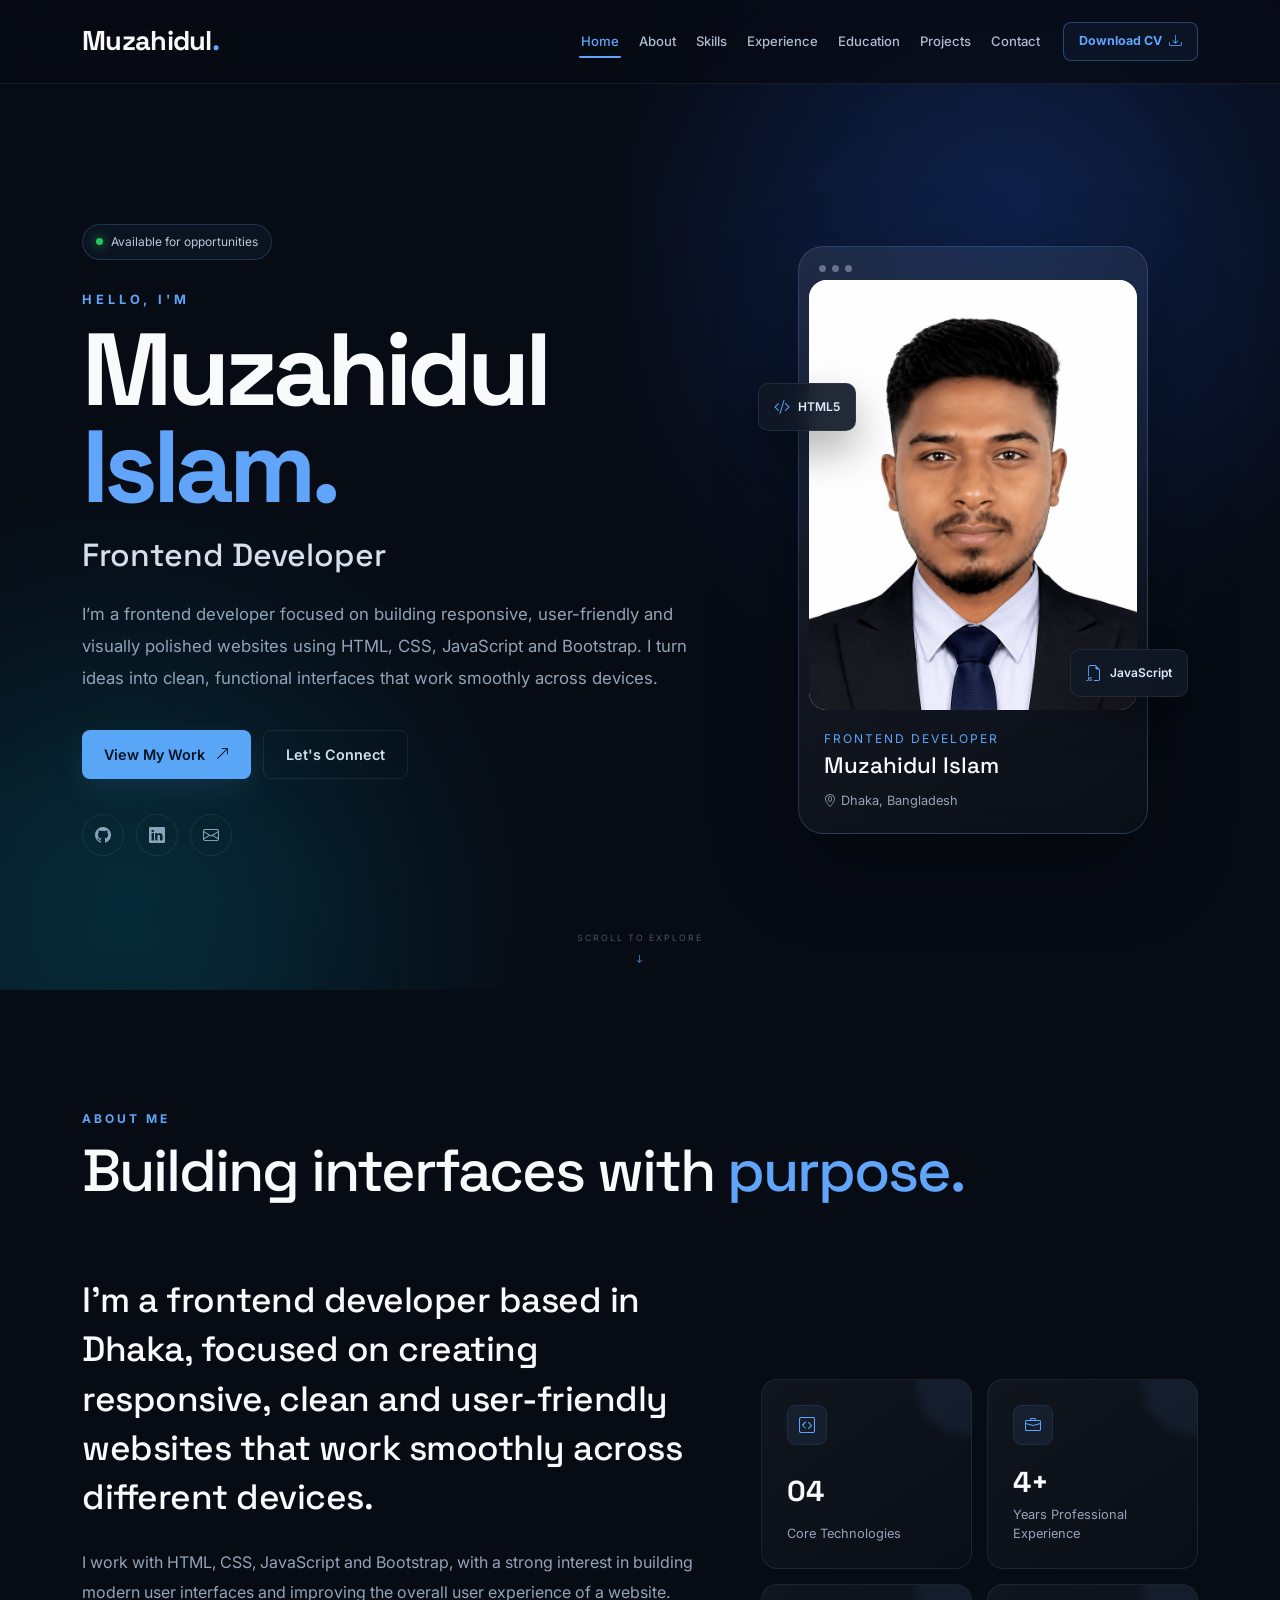
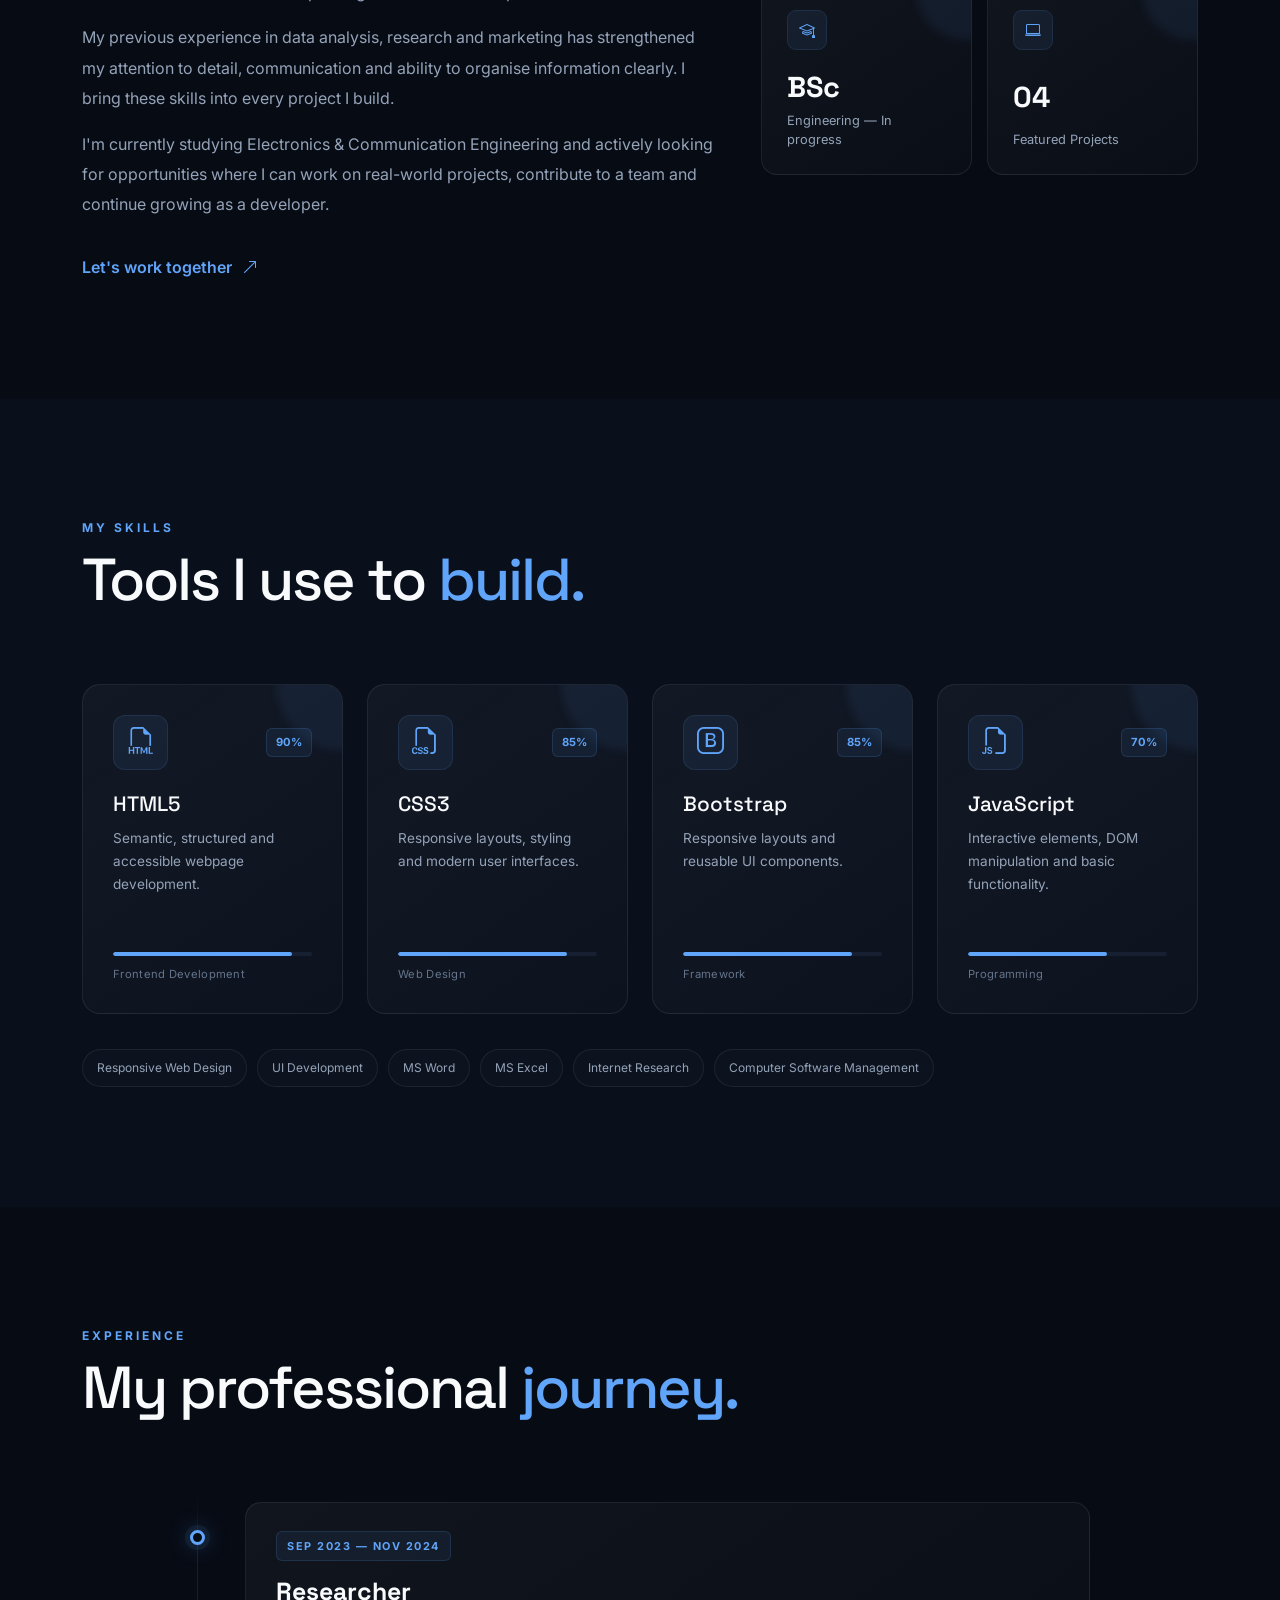
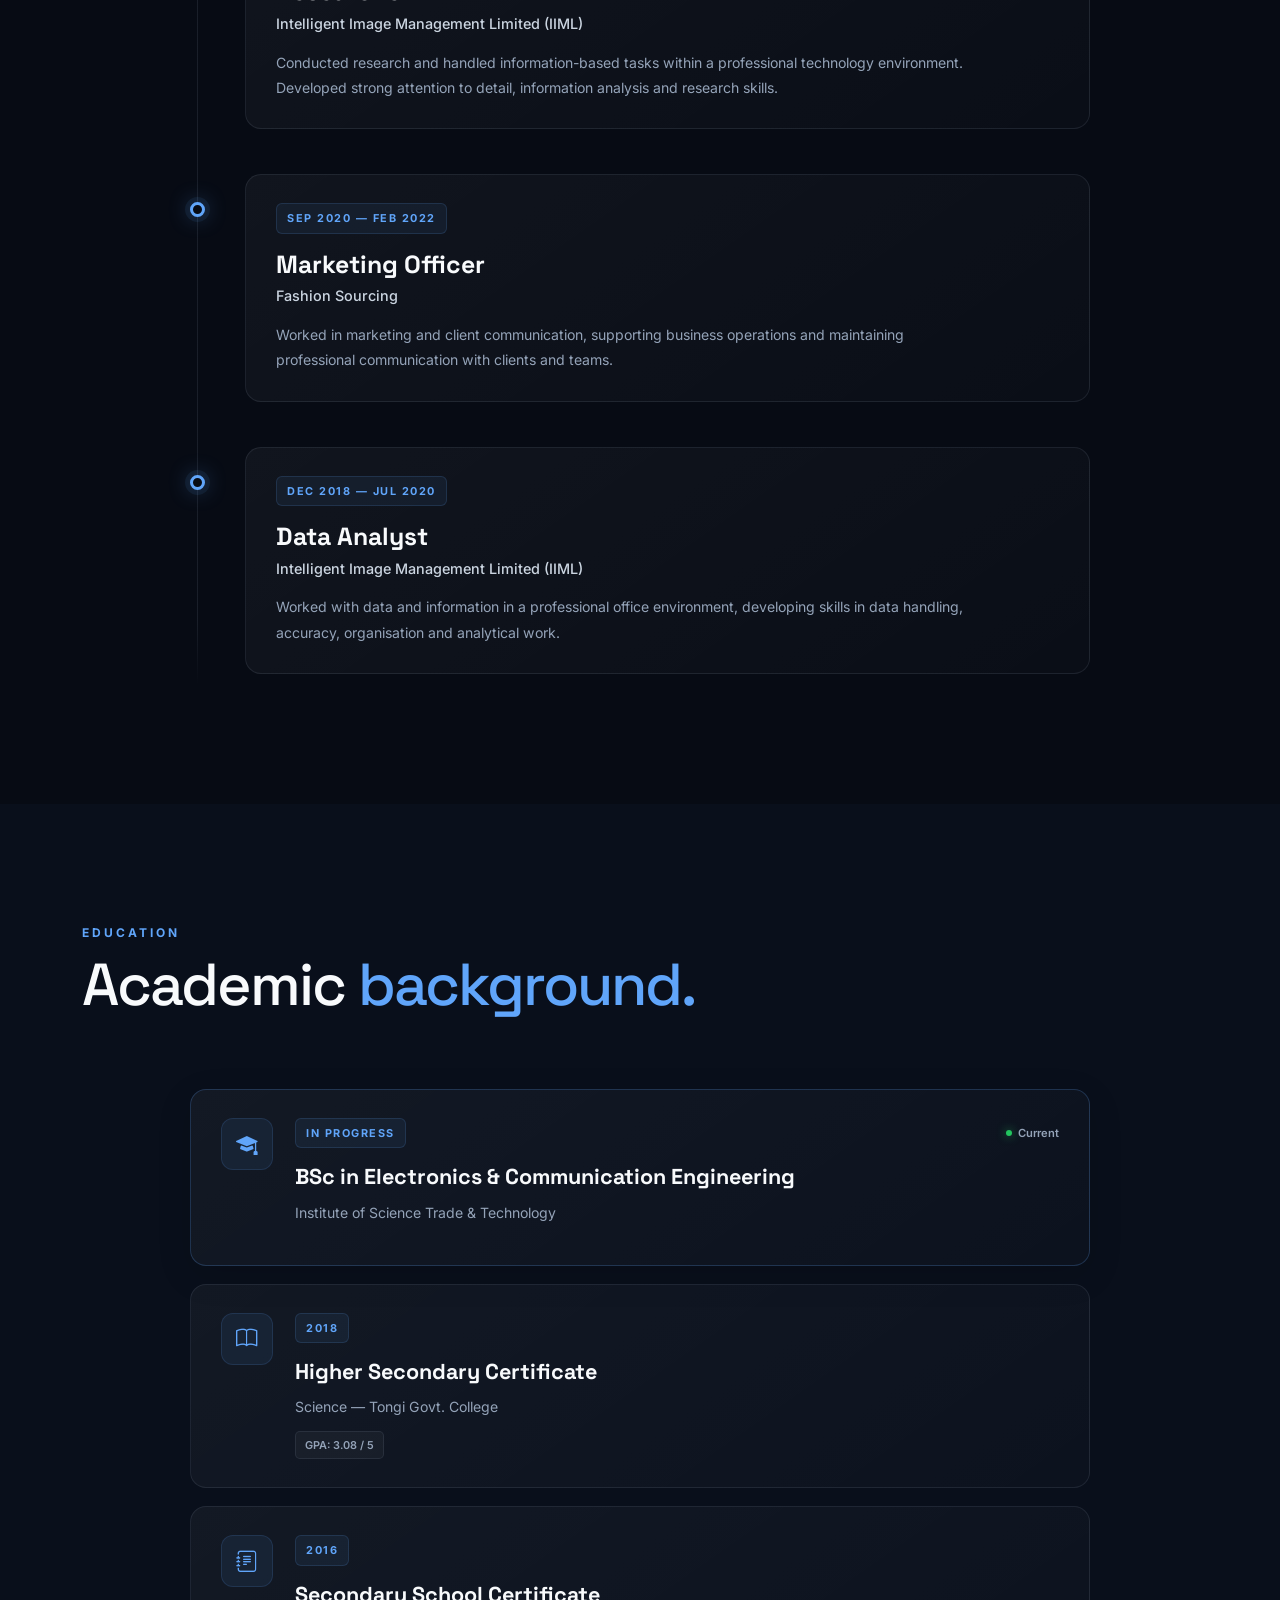
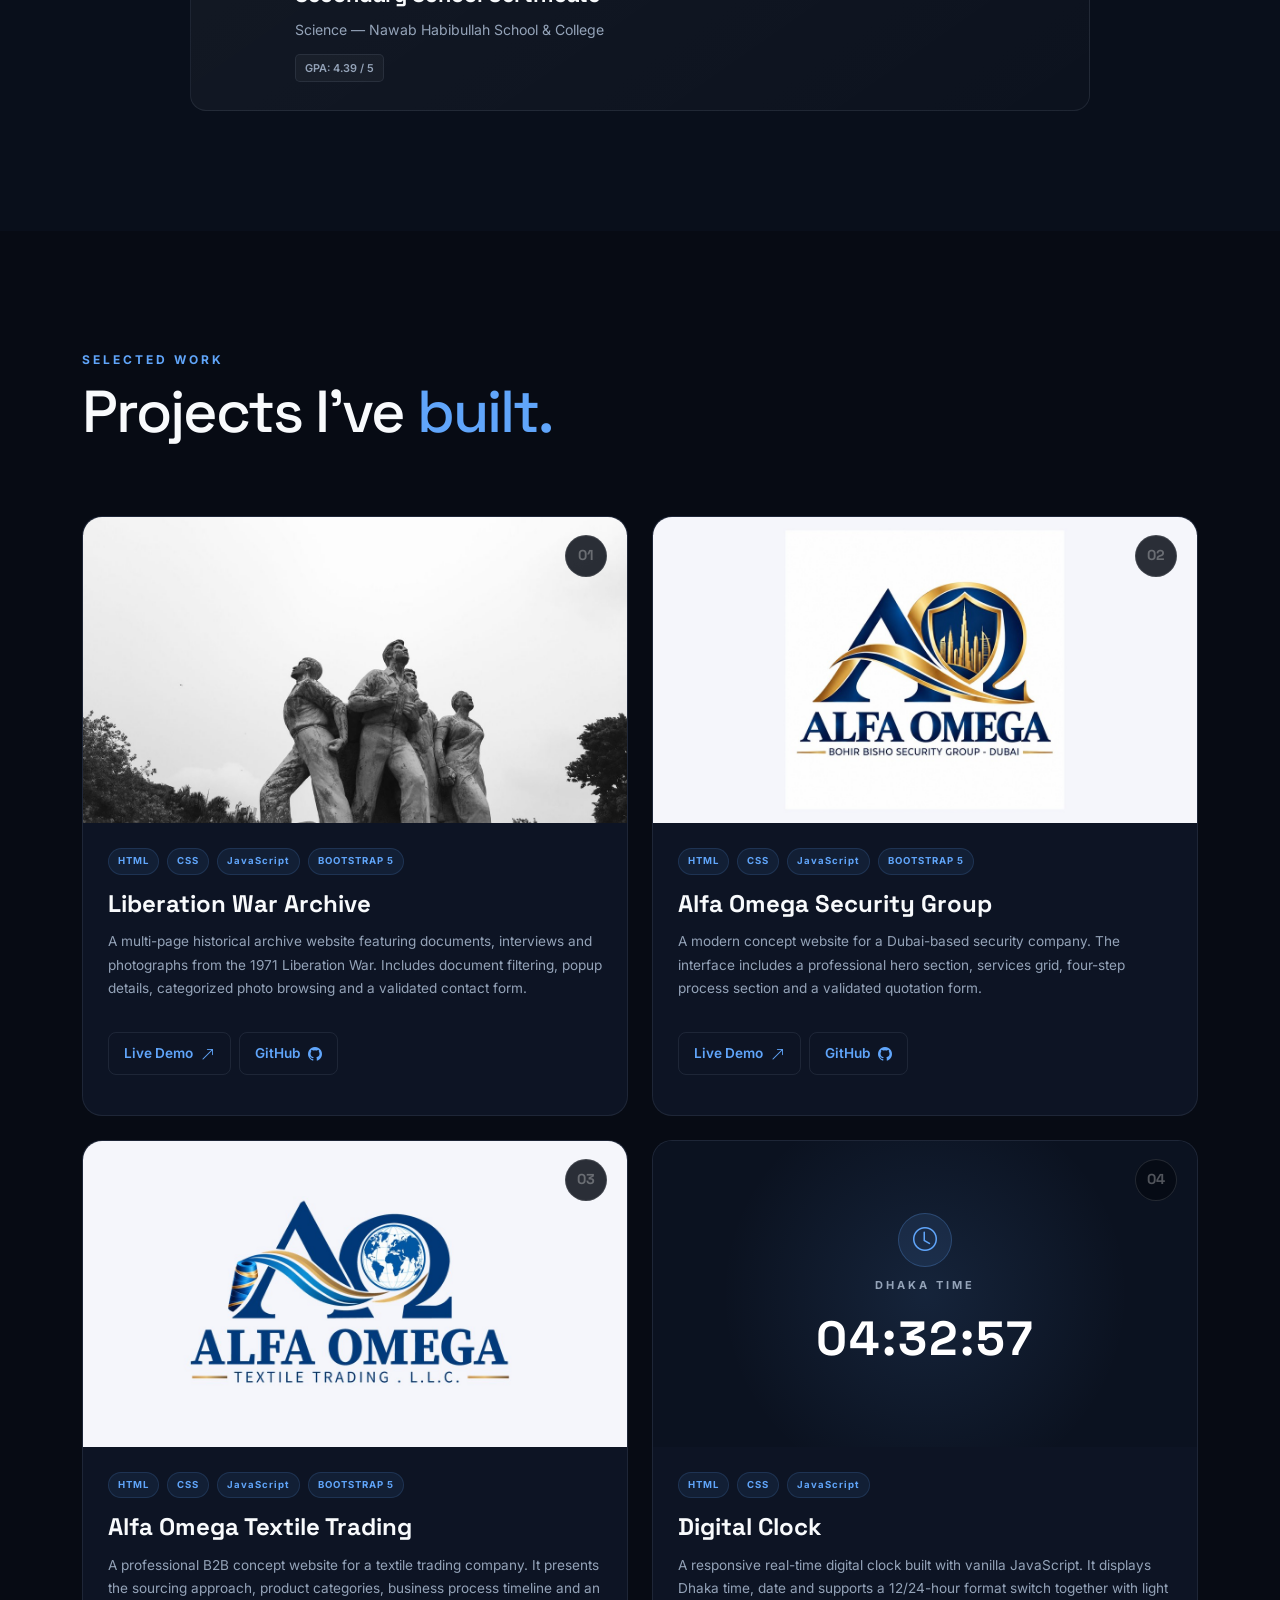
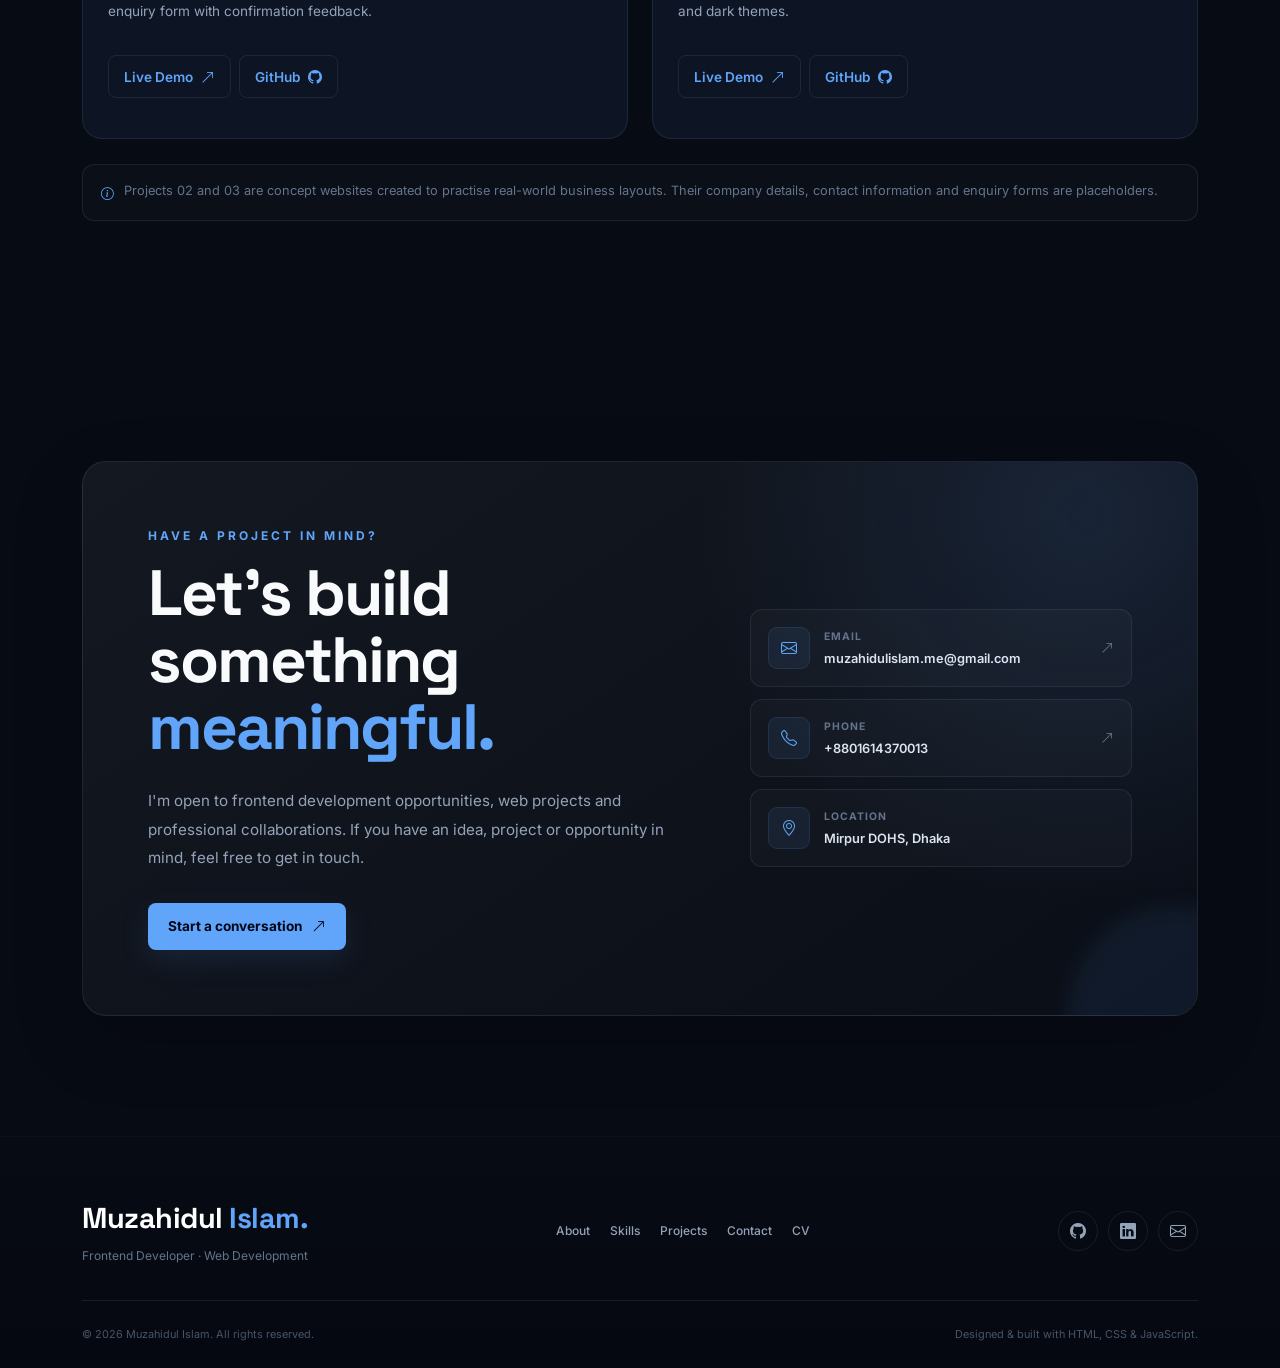
==== index.html @ 7882fb88 "Initial portfolio website" ====
<!DOCTYPE html>
<html lang="en">

<head>
    <meta charset="UTF-8">
    <meta name="viewport" content="width=device-width, initial-scale=1.0">

    <meta name="description"
        content="Muzahidul Islam - Frontend Developer and Web Development professional from Dhaka, Bangladesh.">

    <meta name="author" content="Muzahidul Islam">
    <meta name="theme-color" content="#070b14">

    <!-- Open Graph -->
    <meta property="og:title" content="Muzahidul Islam | Frontend Developer">
    <meta property="og:description"
        content="Responsive, user-friendly websites built with HTML, CSS, JavaScript and Bootstrap.">
    <meta property="og:type" content="website">
    <meta property="og:url" content="https://shaharyarshishir-pro.github.io/my-portfolio/">
    <meta property="og:image" content="https://shaharyarshishir-pro.github.io/my-portfolio/assets/profile.jpg">
    <meta property="og:image:alt" content="Muzahidul Islam, Frontend Developer">
    <meta name="twitter:card" content="summary">

    <!-- Favicon -->
    <link rel="icon"
        href="data:image/svg+xml,%3Csvg xmlns='http://www.w3.org/2000/svg' viewBox='0 0 100 100'%3E%3Crect width='100' height='100' rx='22' fill='%23070b14'/%3E%3Ctext x='50' y='68' font-size='58' font-family='Arial' font-weight='700' text-anchor='middle' fill='%2360a5fa'%3EM%3C/text%3E%3C/svg%3E">

    <title>Muzahidul Islam | Frontend Developer</title>

    <!-- Google Fonts -->
    <link rel="preconnect" href="https://fonts.googleapis.com">
    <link rel="preconnect" href="https://fonts.gstatic.com" crossorigin>

    <link
        href="https://fonts.googleapis.com/css2?family=Inter:wght@400;500;600;700;800&family=Space+Grotesk:wght@400;500;600;700&display=swap"
        rel="stylesheet">

    <!-- Bootstrap -->
    <link href="https://cdn.jsdelivr.net/npm/bootstrap@5.3.3/dist/css/bootstrap.min.css" rel="stylesheet">

    <!-- Bootstrap Icons -->
    <link rel="stylesheet" href="https://cdn.jsdelivr.net/npm/bootstrap-icons@1.11.3/font/bootstrap-icons.min.css">

    <!-- Custom CSS -->
    <link rel="stylesheet" href="assets/css/style.css">
</head>

<body>

    <a class="skip-link" href="#about">Skip to content</a>


    <!-- ================= NAVBAR ================= -->

<nav class="navbar navbar-expand-lg fixed-top">

    <div class="container">

        <a class="navbar-brand" href="#home">
            Muzahidul<span>.</span>
        </a>


        <!-- MOBILE MENU BUTTON -->

        <button
            class="navbar-toggler"
            type="button"
            data-bs-toggle="collapse"
            data-bs-target="#mainNav"
            aria-controls="mainNav"
            aria-expanded="false"
            aria-label="Toggle navigation"
        >

            <span class="navbar-toggler-icon"></span>

        </button>


        <!-- NAVIGATION -->

        <div class="collapse navbar-collapse" id="mainNav">

            <ul class="navbar-nav ms-auto align-items-lg-center gap-lg-3">


                <li class="nav-item">
                    <a class="nav-link active" href="#home">
                        Home
                    </a>
                </li>


                <li class="nav-item">
                    <a class="nav-link" href="#about">
                        About
                    </a>
                </li>


                <li class="nav-item">
                    <a class="nav-link" href="#skills">
                        Skills
                    </a>
                </li>


                <li class="nav-item">
                    <a class="nav-link" href="#experience">
                        Experience
                    </a>
                </li>


                <li class="nav-item">
                    <a class="nav-link" href="#education">
                        Education
                    </a>
                </li>


                <li class="nav-item">
                    <a class="nav-link" href="#projects">
                        Projects
                    </a>
                </li>


                <li class="nav-item">
                    <a class="nav-link" href="#contact">
                        Contact
                    </a>
                </li>


                <!-- CV BUTTON -->

                <li class="nav-item">

                    <a
                        href="assets/Muzahidul_Islam_CV.pdf"
                        class="nav-btn"
                        target="_blank"
                        rel="noopener noreferrer"
                    >
                        Download CV
                        <i class="bi bi-download"></i>
                    </a>

                </li>


            </ul>

        </div>

    </div>

</nav>

<main id="main">



    <!-- ================= HERO ================= -->

    <section id="home" class="hero-section">

        <div class="hero-glow glow-one"></div>
        <div class="hero-glow glow-two"></div>

        <div class="container">

            <div class="row align-items-center min-vh-100">

                <!-- LEFT -->

                <div class="col-lg-7">

                    <div class="availability">
                        <span class="status-dot"></span>
                        Available for opportunities
                    </div>

                    <p class="hero-small">
                        HELLO, I'M
                    </p>

                    <h1 class="hero-title">
                        Muzahidul
                        <span>Islam.</span>
                    </h1>

                    <h2 class="hero-role">
                        Frontend Developer
                    </h2>

                    <p class="hero-description">
                        I’m a frontend developer focused on building responsive,
                        user-friendly and visually polished websites using HTML,
                        CSS, JavaScript and Bootstrap. I turn ideas into clean,
                        functional interfaces that work smoothly across devices.
                    </p>

                    <div class="hero-buttons">

                        <a href="#projects" class="btn-main">
                            View My Work
                            <i class="bi bi-arrow-up-right"></i>
                        </a>

                        <a href="#contact" class="btn-outline">
                            Let's Connect
                        </a>

                    </div>

                    <div class="hero-social">

                        <a href="https://github.com/shaharyarshishir-pro" target="_blank" rel="noopener noreferrer"
                            aria-label="GitHub">
                            <i class="bi bi-github"></i>
                        </a>

                        <a href="https://www.linkedin.com/in/muzahidul-islam-547a77440" target="_blank"
                            rel="noopener noreferrer" aria-label="LinkedIn">
                            <i class="bi bi-linkedin"></i>
                        </a>

                        <a href="mailto:muzahidulislam.me@gmail.com" aria-label="Email">
                            <i class="bi bi-envelope"></i>
                        </a>

                    </div>

                </div>


                <!-- RIGHT -->

                <div class="col-lg-5">

                    <div class="profile-wrapper">

                        <div class="profile-card">

                            <div class="profile-top">
                                <span></span>
                                <span></span>
                                <span></span>
                            </div>

                            <div class="profile-image">

                                <img src="assets/profile.jpg" alt="Muzahidul Islam, Frontend Developer" width="800" height="1004" fetchpriority="high" decoding="async">

                            </div>

                            <div class="profile-info">

                                <p>Frontend Developer</p>

                                <h3>Muzahidul Islam</h3>

                                <span>
                                    <i class="bi bi-geo-alt"></i>
                                    Dhaka, Bangladesh
                                </span>

                            </div>

                        </div>


                        <div class="floating-card card-html">

                            <i class="bi bi-code-slash"></i>
                            <span>HTML5</span>

                        </div>


                        <div class="floating-card card-js">

                            <i class="bi bi-filetype-js"></i>
                            <span>JavaScript</span>

                        </div>

                    </div>

                </div>

            </div>

        </div>


        <div class="scroll-indicator">

            <span>SCROLL TO EXPLORE</span>

            <i class="bi bi-arrow-down"></i>

        </div>

    </section>



    <!-- ================= ABOUT ================= -->

<section id="about" class="section-padding">

    <div class="container">

        <div class="section-heading">

            <div>

                <p class="section-label">
                    ABOUT ME
                </p>

                <h2>
                    Building interfaces with
                    <span>purpose.</span>
                </h2>

            </div>

        </div>


        <div class="row gy-5 gx-lg-5 align-items-center">

            <!-- ABOUT CONTENT -->

            <div class="col-lg-7">

                <p class="about-large">
                    I'm a frontend developer based in Dhaka, focused on
                    creating responsive, clean and user-friendly websites
                    that work smoothly across different devices.
                </p>

                <p class="about-text">
                    I work with HTML, CSS, JavaScript and Bootstrap, with a
                    strong interest in building modern user interfaces and
                    improving the overall user experience of a website.
                </p>

                <p class="about-text">
                    My previous experience in data analysis, research and
                    marketing has strengthened my attention to detail,
                    communication and ability to organise information
                    clearly. I bring these skills into every project I build.
                </p>

                <p class="about-text">
                    I'm currently studying Electronics &amp; Communication
                    Engineering and actively looking for opportunities where
                    I can work on real-world projects, contribute to a team
                    and continue growing as a developer.
                </p>

                <a href="#contact" class="text-link">
                    Let's work together
                    <i class="bi bi-arrow-up-right"></i>
                </a>

            </div>


            <!-- STATS -->

            <div class="col-lg-5">

                <div class="stats-grid">

                    <div class="stat-card">

                        <span class="stat-icon">
                            <i class="bi bi-code-square"></i>
                        </span>

                        <h3>04</h3>

                        <p>
                            Core Technologies
                        </p>

                    </div>


                    <div class="stat-card">

                        <span class="stat-icon">
                            <i class="bi bi-briefcase"></i>
                        </span>

                        <h3>4+</h3>

                        <p>
                            Years Professional Experience
                        </p>

                    </div>


                    <div class="stat-card">

                        <span class="stat-icon">
                            <i class="bi bi-mortarboard"></i>
                        </span>

                        <h3>BSc</h3>

                        <p>
                            Engineering — In progress
                        </p>

                    </div>


                    <div class="stat-card">

                        <span class="stat-icon">
                            <i class="bi bi-laptop"></i>
                        </span>

                        <h3>04</h3>

                        <p>
                            Featured Projects
                        </p>

                    </div>

                </div>

            </div>

        </div>

    </div>

</section>



    <!-- ================= SKILLS ================= -->

<section id="skills" class="section-padding dark-section">

    <div class="container">

        <div class="section-heading">

            <div>

                <p class="section-label">
                    MY SKILLS
                </p>

                <h2>
                    Tools I use to
                    <span>build.</span>
                </h2>

            </div>

        </div>


        <div class="row g-4">


            <!-- HTML -->

            <div class="col-md-6 col-lg-3">

                <div class="skill-card">

                    <div class="skill-top">

                        <div class="skill-icon html-icon">
                            <i class="bi bi-filetype-html"></i>
                        </div>

                        <span class="skill-level">
                            90%
                        </span>

                    </div>

                    <h3>HTML5</h3>

                    <p>
                        Semantic, structured and accessible webpage
                        development.
                    </p>

                    <div class="skill-line">
                        <span style="width: 90%;"></span>
                    </div>

                    <small>
                        Frontend Development
                    </small>

                </div>

            </div>


            <!-- CSS -->

            <div class="col-md-6 col-lg-3">

                <div class="skill-card">

                    <div class="skill-top">

                        <div class="skill-icon css-icon">
                            <i class="bi bi-filetype-css"></i>
                        </div>

                        <span class="skill-level">
                            85%
                        </span>

                    </div>

                    <h3>CSS3</h3>

                    <p>
                        Responsive layouts, styling and modern user
                        interfaces.
                    </p>

                    <div class="skill-line">
                        <span style="width: 85%;"></span>
                    </div>

                    <small>
                        Web Design
                    </small>

                </div>

            </div>


            <!-- Bootstrap -->

            <div class="col-md-6 col-lg-3">

                <div class="skill-card">

                    <div class="skill-top">

                        <div class="skill-icon bootstrap-icon">
                            <i class="bi bi-bootstrap"></i>
                        </div>

                        <span class="skill-level">
                            85%
                        </span>

                    </div>

                    <h3>Bootstrap</h3>

                    <p>
                        Responsive layouts and reusable UI components.
                    </p>

                    <div class="skill-line">
                        <span style="width: 85%;"></span>
                    </div>

                    <small>
                        Framework
                    </small>

                </div>

            </div>


            <!-- JavaScript -->

            <div class="col-md-6 col-lg-3">

                <div class="skill-card">

                    <div class="skill-top">

                        <div class="skill-icon js-icon">
                            <i class="bi bi-filetype-js"></i>
                        </div>

                        <span class="skill-level">
                            70%
                        </span>

                    </div>

                    <h3>JavaScript</h3>

                    <p>
                        Interactive elements, DOM manipulation and
                        basic functionality.
                    </p>

                    <div class="skill-line">
                        <span style="width: 70%;"></span>
                    </div>

                    <small>
                        Programming
                    </small>

                </div>

            </div>

        </div>


        <!-- ADDITIONAL SKILLS -->

        <div class="additional-skills">

            <span>Responsive Web Design</span>

            <span>UI Development</span>

            <span>MS Word</span>

            <span>MS Excel</span>

            <span>Internet Research</span>

            <span>Computer Software Management</span>

        </div>

    </div>

</section>



    <!-- ================= EXPERIENCE ================= -->

<section id="experience" class="section-padding">

    <div class="container">

        <div class="section-heading">

            <div>

                <p class="section-label">
                    EXPERIENCE
                </p>

                <h2>
                    My professional
                    <span>journey.</span>
                </h2>

            </div>

        </div>


        <div class="timeline">


            <!-- EXPERIENCE 1 -->

            <div class="timeline-item">

                <div class="timeline-dot"></div>

                <div class="timeline-content">

                    <div class="timeline-date">
                        SEP 2023 — NOV 2024
                    </div>

                    <h3>
                        Researcher
                    </h3>

                    <h4>
                        Intelligent Image Management Limited (IIML)
                    </h4>

                    <p>
                        Conducted research and handled information-based
                        tasks within a professional technology environment.
                        Developed strong attention to detail, information
                        analysis and research skills.
                    </p>

                </div>

            </div>


            <!-- EXPERIENCE 2 -->

            <div class="timeline-item">

                <div class="timeline-dot"></div>

                <div class="timeline-content">

                    <div class="timeline-date">
                        SEP 2020 — FEB 2022
                    </div>

                    <h3>
                        Marketing Officer
                    </h3>

                    <h4>
                        Fashion Sourcing
                    </h4>

                    <p>
                        Worked in marketing and client communication,
                        supporting business operations and maintaining
                        professional communication with clients and teams.
                    </p>

                </div>

            </div>


            <!-- EXPERIENCE 3 -->

            <div class="timeline-item">

                <div class="timeline-dot"></div>

                <div class="timeline-content">

                    <div class="timeline-date">
                        DEC 2018 — JUL 2020
                    </div>

                    <h3>
                        Data Analyst
                    </h3>

                    <h4>
                        Intelligent Image Management Limited (IIML)
                    </h4>

                    <p>
                        Worked with data and information in a professional
                        office environment, developing skills in data
                        handling, accuracy, organisation and analytical work.
                    </p>

                </div>

            </div>


        </div>

    </div>

</section>


    <!-- ================= EDUCATION ================= -->

<section id="education" class="education-section section-padding dark-section">

    <div class="container">

        <div class="section-heading">

            <div>

                <p class="section-label">
                    EDUCATION
                </p>

                <h2>
                    Academic
                    <span>background.</span>
                </h2>

            </div>

        </div>


        <div class="education-list">


            <!-- BSC -->

            <div class="education-card current-education">

                <div class="education-icon">
                    <i class="bi bi-mortarboard-fill"></i>
                </div>

                <div class="education-main">

                    <div class="education-top">

                        <span class="education-year">
                            IN PROGRESS
                        </span>

                        <span class="education-status">
                            <span></span>
                            Current
                        </span>

                    </div>

                    <h3>
                        BSc in Electronics &amp; Communication Engineering
                    </h3>

                    <p>
                        Institute of Science Trade &amp; Technology
                    </p>

                </div>

            </div>


            <!-- HSC -->

            <div class="education-card">

                <div class="education-icon">
                    <i class="bi bi-book"></i>
                </div>

                <div class="education-main">

                    <div class="education-top">

                        <span class="education-year">
                            2018
                        </span>

                    </div>

                    <h3>
                        Higher Secondary Certificate
                    </h3>

                    <p>
                        Science — Tongi Govt. College
                    </p>

                    <span class="result">
                        GPA: 3.08 / 5
                    </span>

                </div>

            </div>


            <!-- SSC -->

            <div class="education-card">

                <div class="education-icon">
                    <i class="bi bi-journal-text"></i>
                </div>

                <div class="education-main">

                    <div class="education-top">

                        <span class="education-year">
                            2016
                        </span>

                    </div>

                    <h3>
                        Secondary School Certificate
                    </h3>

                    <p>
                        Science — Nawab Habibullah School &amp; College
                    </p>

                    <span class="result">
                        GPA: 4.39 / 5
                    </span>

                </div>

            </div>


        </div>

    </div>

</section>



    <!-- ================= PROJECTS ================= -->

    <section id="projects" class="section-padding">

        <div class="container">

            <div class="section-heading">

                <div>

                    <p class="section-label">
                        SELECTED WORK
                    </p>

                    <h2>
                        Projects I've
                        <span>built.</span>
                    </h2>

                </div>

            </div>


            <div class="row g-4">


                <!-- ================= PROJECT 01 ================= -->

                <div class="col-lg-6">

                    <article class="project-card">

                        <div class="project-number">
                            01
                        </div>


                        <a class="project-thumb" href="liberation-war-archive/index.html" tabindex="-1" aria-hidden="true">

                            <img src="assets/images/projects/thumb-archive.jpg" alt="Liberation War Archive project preview"
                                width="1200" height="750" loading="lazy">

                        </a>


                        <div class="project-info">

                            <div class="project-tags">

                                <span>HTML</span>
                                <span>CSS</span>
                                <span>JavaScript</span>
                                <span>BOOTSTRAP 5</span>

                            </div>


                            <h3>
                                Liberation War Archive
                            </h3>


                            <p>
                                A multi-page historical archive website featuring
                                documents, interviews and photographs from the
                                1971 Liberation War. Includes document filtering,
                                popup details, categorized photo browsing and a
                                validated contact form.
                            </p>


                            <div class="project-buttons">

                                <a href="liberation-war-archive/" target="_blank"
                                    rel="noopener noreferrer" class="project-link">

                                    Live Demo
                                    <i class="bi bi-arrow-up-right"></i>

                                </a>


                                <a href="https://github.com/shaharyarshishir-pro/my-portfolio/tree/main/liberation-war-archive"
                                    target="_blank" rel="noopener noreferrer" class="project-link">

                                    GitHub
                                    <i class="bi bi-github"></i>

                                </a>

                            </div>

                        </div>

                    </article>

                </div>



                <!-- ================= PROJECT 02 ================= -->

                <div class="col-lg-6">

                    <article class="project-card">

                        <div class="project-number">
                            02
                        </div>


                        <a class="project-thumb" href="alfa-omega-security/index.html" tabindex="-1" aria-hidden="true">

                            <img src="assets/images/projects/thumb-security.jpg"
                                alt="Alfa Omega Security Group project preview" width="1200" height="750"
                                loading="lazy">

                        </a>


                        <div class="project-info">

                            <div class="project-tags">

                                <span>HTML</span>
                                <span>CSS</span>
                                <span>JavaScript</span>
                                <span>BOOTSTRAP 5</span>

                            </div>


                            <h3>
                                Alfa Omega Security Group
                            </h3>


                            <p>
                                A modern concept website for a Dubai-based
                                security company. The interface includes a
                                professional hero section, services grid,
                                four-step process section and a validated
                                quotation form.
                            </p>


                            <div class="project-buttons">

                                <a href="alfa-omega-security/" target="_blank"
                                    rel="noopener noreferrer" class="project-link">

                                    Live Demo
                                    <i class="bi bi-arrow-up-right"></i>

                                </a>


                                <a href="https://github.com/shaharyarshishir-pro/my-portfolio/tree/main/alfa-omega-security"
                                    target="_blank" rel="noopener noreferrer" class="project-link">

                                    GitHub
                                    <i class="bi bi-github"></i>

                                </a>

                            </div>

                        </div>

                    </article>

                </div>



                <!-- ================= PROJECT 03 ================= -->

                <div class="col-lg-6">

                    <article class="project-card">

                        <div class="project-number">
                            03
                        </div>


                        <a class="project-thumb" href="alfa-omega-textile/index.html" tabindex="-1" aria-hidden="true">

                            <img src="assets/images/projects/thumb-textile.jpg"
                                alt="Alfa Omega Textile Trading project preview" width="1200" height="750"
                                loading="lazy">

                        </a>


                        <div class="project-info">

                            <div class="project-tags">

                                <span>HTML</span>
                                <span>CSS</span>
                                <span>JavaScript</span>
                                <span>BOOTSTRAP 5</span>

                            </div>


                            <h3>
                                Alfa Omega Textile Trading
                            </h3>


                            <p>
                                A professional B2B concept website for a textile
                                trading company. It presents the sourcing approach,
                                product categories, business process timeline and
                                an enquiry form with confirmation feedback.
                            </p>


                            <div class="project-buttons">

                                <a href="alfa-omega-textile/" target="_blank"
                                    rel="noopener noreferrer" class="project-link">

                                    Live Demo
                                    <i class="bi bi-arrow-up-right"></i>

                                </a>


                                <a href="https://github.com/shaharyarshishir-pro/my-portfolio/tree/main/alfa-omega-textile"
                                    target="_blank" rel="noopener noreferrer" class="project-link">

                                    GitHub
                                    <i class="bi bi-github"></i>

                                </a>

                            </div>

                        </div>

                    </article>

                </div>



                <!-- ================= PROJECT 04 ================= -->

                <div class="col-lg-6">

                    <article class="project-card">

                        <div class="project-number">
                            04
                        </div>


                        <a class="project-thumb thumb-clock"
                            href="digital-clock/" target="_blank"
                            rel="noopener noreferrer" tabindex="-1" aria-hidden="true">

                            <div class="clock-preview">

                                <div class="clock-icon">
                                    <i class="bi bi-clock"></i>
                                </div>

                                <div class="clock-text">
                                    DHAKA TIME
                                </div>

                                <div class="clock-time" id="previewClock">
                                    12:45:30
                                </div>

                            </div>

                        </a>


                        <div class="project-info">

                            <div class="project-tags">

                                <span>HTML</span>
                                <span>CSS</span>
                                <span>JavaScript</span>

                            </div>


                            <h3>
                                Digital Clock
                            </h3>


                            <p>
                                A responsive real-time digital clock built with
                                vanilla JavaScript. It displays Dhaka time,
                                date and supports a 12/24-hour format switch
                                together with light and dark themes.
                            </p>


                            <div class="project-buttons">

                                <a href="digital-clock/" target="_blank"
                                    rel="noopener noreferrer" class="project-link">

                                    Live Demo
                                    <i class="bi bi-arrow-up-right"></i>

                                </a>


                                <a href="https://github.com/shaharyarshishir-pro/my-portfolio/tree/main/digital-clock" target="_blank"
                                    rel="noopener noreferrer" class="project-link">

                                    GitHub
                                    <i class="bi bi-github"></i>

                                </a>

                            </div>

                        </div>

                    </article>

                </div>


            </div>


            <div class="project-note">

                <i class="bi bi-info-circle"></i>

                <span>
                    Projects 02 and 03 are concept websites created to practise
                    real-world business layouts. Their company details,
                    contact information and enquiry forms are placeholders.
                </span>

            </div>

        </div>

    </section>



    <!-- ================= CONTACT ================= -->

<section id="contact" class="contact-section section-padding">

    <div class="container">

        <div class="contact-box">

            <div class="row align-items-center gy-5 gx-lg-5">


                <!-- CONTACT INTRO -->

                <div class="col-lg-7">

                    <p class="section-label">
                        HAVE A PROJECT IN MIND?
                    </p>

                    <h2>
                        Let's build something
                        <span>meaningful.</span>
                    </h2>

                    <p class="contact-intro">
                        I'm open to frontend development opportunities,
                        web projects and professional collaborations.
                        If you have an idea, project or opportunity in mind,
                        feel free to get in touch.
                    </p>

                    <a
                        href="mailto:muzahidulislam.me@gmail.com"
                        class="contact-cta"
                    >
                        Start a conversation
                        <i class="bi bi-arrow-up-right"></i>
                    </a>

                </div>


                <!-- CONTACT DETAILS -->

                <div class="col-lg-5">

                    <div class="contact-details">


                        <!-- EMAIL -->

                        <a
                            href="mailto:muzahidulislam.me@gmail.com"
                            class="contact-item"
                        >

                            <span class="contact-icon">
                                <i class="bi bi-envelope"></i>
                            </span>

                            <div>

                                <small>
                                    Email
                                </small>

                                <strong>
                                    muzahidulislam.me@gmail.com
                                </strong>

                            </div>

                            <i class="bi bi-arrow-up-right contact-arrow"></i>

                        </a>


                        <!-- PHONE -->

                        <a
                            href="tel:+8801614370013"
                            class="contact-item"
                        >

                            <span class="contact-icon">
                                <i class="bi bi-telephone"></i>
                            </span>

                            <div>

                                <small>
                                    Phone
                                </small>

                                <strong>
                                    +8801614370013
                                </strong>

                            </div>

                            <i class="bi bi-arrow-up-right contact-arrow"></i>

                        </a>


                        <!-- LOCATION -->

                        <div class="contact-item">

                            <span class="contact-icon">
                                <i class="bi bi-geo-alt"></i>
                            </span>

                            <div>

                                <small>
                                    Location
                                </small>

                                <strong>
                                    Mirpur DOHS, Dhaka
                                </strong>

                            </div>

                        </div>


                    </div>

                </div>


            </div>

        </div>

    </div>

</section>



    <!-- ================= FOOTER ================= -->

</main>

<footer>

    <div class="container">

        <div class="footer-content">


            <!-- BRAND -->

            <div class="footer-brand">

                <a href="#home" class="footer-logo">
                    Muzahidul<span> Islam.</span>
                </a>

                <p>
                    Frontend Developer · Web Development
                </p>

            </div>


            <!-- QUICK LINKS -->

            <div class="footer-links">

                <a href="#about">
                    About
                </a>

                <a href="#skills">
                    Skills
                </a>

                <a href="#projects">
                    Projects
                </a>

                <a href="#contact">
                    Contact
                </a>

                <a
                    href="assets/Muzahidul_Islam_CV.pdf"
                    target="_blank"
                    rel="noopener noreferrer"
                >
                    CV
                </a>

            </div>


            <!-- SOCIAL -->

            <div class="footer-social">

                <a
                    href="https://github.com/shaharyarshishir-pro"
                    target="_blank"
                    rel="noopener noreferrer"
                    aria-label="GitHub"
                >
                    <i class="bi bi-github"></i>
                </a>


                <a
                    href="https://www.linkedin.com/in/muzahidul-islam-547a77440"
                    target="_blank"
                    rel="noopener noreferrer"
                    aria-label="LinkedIn"
                >
                    <i class="bi bi-linkedin"></i>
                </a>


                <a
                    href="mailto:muzahidulislam.me@gmail.com"
                    aria-label="Email"
                >
                    <i class="bi bi-envelope"></i>
                </a>

            </div>

        </div>


        <!-- FOOTER BOTTOM -->

        <div class="footer-bottom">

            <p>
                © <span id="year"></span>
                Muzahidul Islam. All rights reserved.
            </p>

            <p>
                Designed &amp; built with HTML, CSS &amp; JavaScript.
            </p>

        </div>

    </div>

</footer>


<!-- ================= BOOTSTRAP JS ================= -->

<script src="https://cdn.jsdelivr.net/npm/bootstrap@5.3.3/dist/js/bootstrap.bundle.min.js">
</script>


<!-- ================= CUSTOM JS ================= -->

<script src="assets/js/script.js"></script>

</body>

</html>
---- assets/css/style.css ----
/* =====================================================
   MUZAHIDUL ISLAM PORTFOLIO
   Modern Frontend Developer Portfolio
===================================================== */


/* ================= ROOT ================= */

:root {

    --bg: #070b14;
    --bg-soft: #0b1120;
    --card: #0d1424;
    --card-light: #111a2c;

    --text: #f8fafc;
    --muted: #94a3b8;

    --primary: #60a5fa;
    --primary-dark: #2563eb;

    --border: rgba(148, 163, 184, 0.13);

    --font-main: "Inter", sans-serif;
    --font-display: "Space Grotesk", sans-serif;
}


/* ================= GLOBAL ================= */

* {
    margin: 0;
    padding: 0;
    box-sizing: border-box;
}

html {
    scroll-behavior: smooth;
}

body {
    background: var(--bg);
    color: var(--text);
    font-family: var(--font-main);
    overflow-x: hidden;
}

a {
    text-decoration: none;
}

img {
    max-width: 100%;
    display: block;
}

::selection {
    background: var(--primary);
    color: #000;
}

 /* ================= NAVBAR ================= */

.navbar {
    background: rgba(7, 11, 20, 0.72);

    backdrop-filter: blur(18px);

    -webkit-backdrop-filter: blur(18px);

    border-bottom: 1px solid rgba(255, 255, 255, 0.06);

    padding: 16px 0;

    transition:
        background 0.3s ease,
        padding 0.3s ease,
        box-shadow 0.3s ease;
}


/* ================= SCROLLED NAVBAR ================= */

.navbar.scrolled {
    background: rgba(5, 8, 16, 0.95);

    padding: 12px 0;

    box-shadow:
        0 10px 30px rgba(0, 0, 0, 0.15);
}


/* ================= BRAND ================= */

.navbar-brand {
    font-family: var(--font-display);

    font-size: 1.7rem;

    font-weight: 800;

    letter-spacing: -0.7px;

    color: var(--text);

    text-decoration: none;

    transition:
        color 0.3s ease,
        transform 0.3s ease;
}

.navbar-brand:hover {
    color: var(--text);

    transform: translateY(-1px);
}

.navbar-brand span {
    color: var(--primary);
}


/* ================= NAV LINKS ================= */

.navbar-nav {
    align-items: center;
}

.nav-link {
    position: relative;

    padding: 8px 2px !important;

    color: #aebbd0 !important;

    font-size: 0.82rem;

    font-weight: 500;

    text-decoration: none;

    transition:
        color 0.3s ease;
}

.nav-link::after {
    content: "";

    position: absolute;

    left: 0;
    bottom: 1px;

    width: 0;
    height: 2px;

    border-radius: 10px;

    background: var(--primary);

    transition: width 0.3s ease;
}

.nav-link:hover {
    color: var(--primary) !important;
}

.nav-link:hover::after,
.nav-link.active::after {
    width: 100%;
}

.nav-link.active {
    color: var(--primary) !important;
}


/* ================= CV BUTTON ================= */

.nav-btn {
    display: inline-flex;

    align-items: center;

    justify-content: center;

    gap: 7px;

    padding: 9px 15px;

    margin-left: 5px;

    border: 1px solid rgba(96, 165, 250, 0.35);

    border-radius: 8px;

    background: rgba(96, 165, 250, 0.05);

    color: var(--primary);

    font-size: 0.78rem;

    font-weight: 700;

    text-decoration: none;

    transition:
        transform 0.3s ease,
        background 0.3s ease,
        border-color 0.3s ease,
        color 0.3s ease,
        box-shadow 0.3s ease;
}

.nav-btn:hover {
    transform: translateY(-2px);

    background: var(--primary);

    border-color: var(--primary);

    color: #020617;

    box-shadow:
        0 8px 22px rgba(96, 165, 250, 0.15);
}

.nav-btn i {
    font-size: 0.8rem;
}


/* ================= MOBILE TOGGLER ================= */

.navbar-toggler {
    width: 44px;
    height: 40px;

    display: flex;

    align-items: center;
    justify-content: center;

    padding: 0;

    border: 1px solid var(--border);

    border-radius: 8px;

    background: rgba(255, 255, 255, 0.025);

    transition:
        border-color 0.3s ease,
        background 0.3s ease;
}

.navbar-toggler:hover {
    border-color: rgba(96, 165, 250, 0.4);

    background: rgba(96, 165, 250, 0.05);
}

.navbar-toggler:focus {
    box-shadow: none;

    border-color: var(--primary);
}

.navbar-toggler-icon {
    width: 20px;
    height: 20px;

    background-size: 20px 20px;

    filter: invert(1) brightness(1.5);
}


/* ================= MOBILE NAV ================= */

@media (max-width: 991px) {

    .navbar-collapse {
        margin-top: 15px;

        padding: 18px;

        background: rgba(7, 11, 20, 0.97);

        border: 1px solid var(--border);

        border-radius: 14px;

        box-shadow:
            0 20px 50px rgba(0, 0, 0, 0.25);
    }

    .navbar-nav {
        align-items: stretch !important;

        gap: 3px !important;
    }

    .nav-link {
        padding: 10px 8px !important;
    }

    .nav-link::after {
        display: none;
    }

    .nav-btn {
        margin: 10px 0 0;

        width: 100%;
    }

}


/* ================= HERO ================= */

.hero-section {
    position: relative;
    min-height: 100vh;
    overflow: hidden;
    display: flex;
    align-items: center;

    background:
        radial-gradient(circle at 80% 20%,
            rgba(37, 99, 235, 0.16),
            transparent 32%),
        radial-gradient(circle at 10% 90%,
            rgba(6, 182, 212, 0.08),
            transparent 30%),
        var(--bg);
}

.hero-glow {
    position: absolute;

    width: 500px;
    height: 500px;

    border-radius: 50%;

    filter: blur(120px);

    opacity: 0.12;

    pointer-events: none;
}

.glow-one {
    background: #2563eb;

    top: 5%;
    right: 5%;
}

.glow-two {
    background: #06b6d4;

    bottom: -20%;
    left: -10%;
}


/* ================= AVAILABILITY ================= */

.availability {
    display: inline-flex;
    align-items: center;
    gap: 8px;

    padding: 8px 13px;

    border: 1px solid rgba(96, 165, 250, 0.22);

    border-radius: 50px;

    background: rgba(96, 165, 250, 0.06);

    color: #b8c8dc;

    font-size: 0.75rem;

    margin-bottom: 30px;

    backdrop-filter: blur(10px);
}

.status-dot {
    width: 7px;
    height: 7px;

    border-radius: 50%;

    background: #22c55e;

    box-shadow: 0 0 12px #22c55e;

    animation: statusPulse 2s infinite;
}

@keyframes statusPulse {

    0%,
    100% {
        opacity: 1;
        transform: scale(1);
    }

    50% {
        opacity: 0.55;
        transform: scale(1.25);
    }
}


/* ================= HERO TEXT ================= */

.hero-small {
    color: var(--primary);

    font-size: 0.8rem;

    font-weight: 700;

    letter-spacing: 4px;

    margin-bottom: 12px;
}

.hero-title {
    font-family: var(--font-display);

    font-size: clamp(3.5rem, 8vw, 7rem);

    font-weight: 700;

    line-height: 0.95;

    letter-spacing: -5px;

    margin-bottom: 20px;
}

.hero-title span {
    display: block;

    color: var(--primary);
}

.hero-role {
    font-family: var(--font-display);

    font-size: clamp(1.4rem, 3vw, 2rem);

    color: #d7e0ec;

    margin-bottom: 25px;
}

.hero-description {
    max-width: 620px;

    color: var(--muted);

    font-size: 1.05rem;

    line-height: 1.9;

    margin-bottom: 35px;
}


/* ================= HERO BUTTONS ================= */

.hero-buttons {
    display: flex;

    flex-wrap: wrap;

    gap: 12px;
}

.btn-main,
.btn-outline {
    display: inline-flex;

    align-items: center;

    justify-content: center;

    gap: 10px;

    padding: 13px 22px;

    border-radius: 8px;

    font-size: 0.9rem;

    font-weight: 600;

    transition:
        transform 0.3s ease,
        background 0.3s ease,
        border-color 0.3s ease,
        color 0.3s ease,
        box-shadow 0.3s ease;
}

.btn-main {
    background: var(--primary);

    color: #020617;

    box-shadow: 0 10px 30px rgba(96, 165, 250, 0.12);
}

.btn-main:hover {
    background: #93c5fd;

    color: #020617;

    transform: translateY(-3px);

    box-shadow: 0 14px 35px rgba(96, 165, 250, 0.2);
}

.btn-outline {
    border: 1px solid var(--border);

    color: #d7e0ec;
}

.btn-outline:hover {
    border-color: var(--primary);

    color: var(--primary);

    transform: translateY(-3px);
}


/* ================= HERO SOCIAL ================= */

.hero-social {
    display: flex;

    gap: 12px;

    margin-top: 35px;
}

.hero-social a,
.footer-social a {
    width: 42px;
    height: 42px;

    display: flex;

    align-items: center;

    justify-content: center;

    border: 1px solid var(--border);

    border-radius: 50%;

    color: var(--muted);

    transition:
        transform 0.3s ease,
        border-color 0.3s ease,
        color 0.3s ease,
        background 0.3s ease;
}

.hero-social a:hover,
.footer-social a:hover {
    border-color: var(--primary);

    color: var(--primary);

    background: rgba(96, 165, 250, 0.06);

    transform: translateY(-3px);
}


/* ================= PROFILE ================= */

.profile-wrapper {
    position: relative;

    width: 100%;

    max-width: 390px;

    margin: auto;

    padding: 20px;
}

.profile-card {
    position: relative;

    padding: 10px;

    border: 1px solid rgba(96, 165, 250, 0.25);

    border-radius: 25px;

    background:
        linear-gradient(145deg,
            rgba(255, 255, 255, 0.08),
            rgba(255, 255, 255, 0.02));

    backdrop-filter: blur(15px);

    box-shadow:
        0 30px 80px rgba(0, 0, 0, 0.4);

    animation: profileFloat 5s ease-in-out infinite;
}

@keyframes profileFloat {

    0%,
    100% {
        transform: translateY(0);
    }

    50% {
        transform: translateY(-8px);
    }
}

.profile-top {
    display: flex;

    gap: 6px;

    padding: 8px 10px;
}

.profile-top span {
    width: 7px;
    height: 7px;

    border-radius: 50%;

    background: #64748b;
}

.profile-image {
    height: 430px;

    overflow: hidden;

    border-radius: 18px;

    background: #e5e7eb;
}

.profile-image img {
    width: 100%;
    height: 100%;

    object-fit: cover;

    object-position: center top;

    display: block;

    transition: transform 0.6s ease;
}

.profile-card:hover .profile-image img {
    transform: scale(1.025);
}

.profile-info {
    padding: 20px 15px 12px;
}

.profile-info p {
    margin: 0 0 5px;

    color: var(--primary);

    font-size: 0.75rem;

    text-transform: uppercase;

    letter-spacing: 2px;
}

.profile-info h3 {
    font-family: var(--font-display);

    font-size: 1.4rem;

    margin-bottom: 7px;
}

.profile-info span {
    color: var(--muted);

    font-size: 0.8rem;
}


/* ================= FLOATING SKILL CARDS ================= */

.floating-card {
    position: absolute;

    display: flex;

    align-items: center;

    gap: 8px;

    padding: 11px 15px;

    background: rgba(17, 24, 39, 0.92);

    border: 1px solid var(--border);

    border-radius: 10px;

    color: #dbeafe;

    font-size: 0.75rem;

    font-weight: 600;

    box-shadow:
        0 20px 40px rgba(0, 0, 0, 0.3);

    backdrop-filter: blur(10px);

    z-index: 5;
}

.floating-card i {
    color: var(--primary);

    font-size: 1rem;
}

.card-html {
    left: -20px;

    top: 25%;

    animation: floatingHTML 4s ease-in-out infinite;
}

.card-js {
    right: -20px;

    bottom: 25%;

    animation: floatingJS 4.5s ease-in-out infinite;
}

@keyframes floatingHTML {

    0%,
    100% {
        transform: translateY(0);
    }

    50% {
        transform: translateY(-10px);
    }
}

@keyframes floatingJS {

    0%,
    100% {
        transform: translateY(0);
    }

    50% {
        transform: translateY(10px);
    }
}


/* ================= SECTION ================= */

.section-padding {
    padding: 120px 0;
}

.dark-section {
    background: #090f1b;
}

.section-heading {
    display: flex;
    align-items: flex-start;
    gap: 20px;
    margin-bottom: 65px;
}

.section-label {
    color: var(--primary);
    font-size: 0.75rem;
    font-weight: 700;
    letter-spacing: 3px;
    margin-bottom: 12px;
}

.section-heading h2 {
    font-family: var(--font-display);
    font-size: clamp(2.2rem, 5vw, 3.7rem);
    line-height: 1.05;
    letter-spacing: -2px;
}

.section-heading h2 span {
    color: var(--primary);
}


/* ================= ABOUT ================= */

.about-large {
    max-width: 760px;

    font-family: var(--font-display);

    font-size: clamp(1.5rem, 3vw, 2.2rem);

    font-weight: 500;

    line-height: 1.4;

    letter-spacing: -0.5px;

    margin-bottom: 25px;
}

.about-text {
    max-width: 720px;

    color: var(--muted);

    line-height: 1.9;

    margin-bottom: 15px;
}

.text-link {
    display: inline-flex;

    align-items: center;

    gap: 10px;

    position: relative;

    color: var(--primary);

    font-weight: 600;

    margin-top: 20px;

    text-decoration: none;

    transition:
        color 0.3s ease,
        gap 0.3s ease;
}

.text-link:hover {
    color: #bfdbfe;

    gap: 14px;
}


/* ================= STATS ================= */

.stats-grid {
    display: grid;

    grid-template-columns: repeat(2, 1fr);

    gap: 15px;
}

.stat-card {
    position: relative;

    padding: 25px;

    min-height: 175px;

    display: flex;

    flex-direction: column;

    justify-content: space-between;

    background:
        linear-gradient(
            145deg,
            rgba(255, 255, 255, 0.045),
            rgba(255, 255, 255, 0.015)
        );

    border: 1px solid var(--border);

    border-radius: 16px;

    overflow: hidden;

    transition:
        transform 0.35s ease,
        border-color 0.35s ease,
        background 0.35s ease,
        box-shadow 0.35s ease;
}

.stat-card::before {
    content: "";

    position: absolute;

    width: 100px;
    height: 100px;

    top: -45px;
    right: -45px;

    border-radius: 50%;

    background: rgba(96, 165, 250, 0.08);

    filter: blur(5px);

    pointer-events: none;
}

.stat-card:hover {
    transform: translateY(-7px);

    border-color: rgba(96, 165, 250, 0.4);

    background:
        linear-gradient(
            145deg,
            rgba(96, 165, 250, 0.07),
            rgba(255, 255, 255, 0.015)
        );

    box-shadow:
        0 18px 40px rgba(0, 0, 0, 0.2);
}


/* ================= STAT ICON ================= */

.stat-icon {
    display: inline-flex;

    width: 40px;
    height: 40px;

    align-items: center;

    justify-content: center;

    border-radius: 9px;

    background: rgba(96, 165, 250, 0.08);

    border: 1px solid rgba(96, 165, 250, 0.12);

    color: var(--primary);

    margin-bottom: 20px;

    transition:
        transform 0.3s ease,
        background 0.3s ease;
}

.stat-card:hover .stat-icon {
    transform: scale(1.08);

    background: rgba(96, 165, 250, 0.13);
}


/* ================= STAT NUMBER ================= */

.stat-card h3 {
    font-family: var(--font-display);

    font-size: 1.8rem;

    font-weight: 700;

    margin-bottom: 6px;

    color: var(--text);
}

.stat-card p {
    color: var(--muted);

    font-size: 0.8rem;

    line-height: 1.5;

    margin: 0;
}


/* ================= ABOUT RESPONSIVE ================= */

@media (max-width: 767px) {

    .about-large {
        font-size: 1.45rem;

        line-height: 1.5;
    }

    .about-text {
        font-size: 0.92rem;

        line-height: 1.8;
    }

    .stats-grid {
        gap: 12px;
    }

    .stat-card {
        min-height: 155px;

        padding: 20px;
    }

    .stat-card h3 {
        font-size: 1.55rem;
    }

}


/* ================= SKILLS ================= */

.skill-card {
    position: relative;

    height: 100%;

    min-height: 330px;

    padding: 30px;

    display: flex;
    flex-direction: column;

    background:
        linear-gradient(
            145deg,
            rgba(255, 255, 255, 0.045),
            rgba(255, 255, 255, 0.015)
        );

    border: 1px solid var(--border);

    border-radius: 18px;

    overflow: hidden;

    transition:
        transform 0.35s ease,
        border-color 0.35s ease,
        box-shadow 0.35s ease;
}

.skill-card::before {
    content: "";

    position: absolute;

    width: 130px;
    height: 130px;

    top: -65px;
    right: -65px;

    border-radius: 50%;

    background: rgba(96, 165, 250, 0.08);

    filter: blur(5px);

    pointer-events: none;
}

.skill-card:hover {
    transform: translateY(-8px);

    border-color: rgba(96, 165, 250, 0.4);

    box-shadow:
        0 20px 45px rgba(0, 0, 0, 0.25);
}


/* ================= SKILL TOP ================= */

.skill-top {
    display: flex;

    align-items: center;

    justify-content: space-between;

    margin-bottom: 22px;
}

.skill-icon {
    width: 55px;
    height: 55px;

    display: flex;

    align-items: center;

    justify-content: center;

    border-radius: 12px;

    background: rgba(96, 165, 250, 0.08);

    border: 1px solid rgba(96, 165, 250, 0.12);

    color: var(--primary);

    font-size: 1.7rem;

    margin-bottom: 0;

    transition:
        transform 0.3s ease,
        background 0.3s ease;
}

.skill-card:hover .skill-icon {
    transform: scale(1.08);

    background: rgba(96, 165, 250, 0.13);
}


/* ================= SKILL LEVEL ================= */

.skill-level {
    padding: 5px 9px;

    border-radius: 6px;

    background: rgba(96, 165, 250, 0.08);

    border: 1px solid rgba(96, 165, 250, 0.15);

    color: var(--primary);

    font-size: 0.7rem;

    font-weight: 700;
}


/* ================= SKILL TITLE ================= */

.skill-card h3 {
    font-family: var(--font-display);

    font-size: 1.3rem;

    margin-bottom: 10px;
}


/* ================= SKILL DESCRIPTION ================= */

.skill-card p {
    color: var(--muted);

    font-size: 0.85rem;

    line-height: 1.7;

    min-height: 58px;

    margin-bottom: auto;
}


/* ================= SKILL PROGRESS ================= */

.skill-line {
    height: 4px;

    background: #172033;

    border-radius: 10px;

    margin: 25px 0 10px;

    overflow: hidden;
}

.skill-line span {
    display: block;

    height: 100%;

    border-radius: 10px;

    background: var(--primary);

    transform-origin: left;

    animation: skillProgress 1.2s ease-out;
}

@keyframes skillProgress {
    from {
        transform: scaleX(0);
    }

    to {
        transform: scaleX(1);
    }
}


/* ================= SKILL CATEGORY ================= */

.skill-card small {
    color: #64748b;

    font-size: 0.7rem;

    letter-spacing: 0.3px;
}


/* ================= ADDITIONAL SKILLS ================= */

.additional-skills {
    display: flex;

    flex-wrap: wrap;

    gap: 10px;

    margin-top: 35px;
}

.additional-skills span {
    padding: 9px 14px;

    border: 1px solid var(--border);

    border-radius: 50px;

    background: rgba(255, 255, 255, 0.015);

    color: var(--muted);

    font-size: 0.75rem;

    transition:
        border-color 0.3s ease,
        color 0.3s ease,
        background 0.3s ease,
        transform 0.3s ease;
}

.additional-skills span:hover {
    border-color: rgba(96, 165, 250, 0.35);

    color: var(--primary);

    background: rgba(96, 165, 250, 0.05);

    transform: translateY(-2px);
}


/* ================= SKILLS RESPONSIVE ================= */

@media (max-width: 767px) {

    .skill-card {
        min-height: 300px;

        padding: 25px;
    }

    .skill-card p {
        min-height: auto;

        margin-bottom: 20px;
    }

    .additional-skills {
        margin-top: 25px;
    }

}


/* ================= EXPERIENCE ================= */

.timeline {
    position: relative;

    max-width: 900px;

    margin: auto;

    padding: 10px 0;
}


/* ================= TIMELINE LINE ================= */

.timeline::before {
    content: "";

    position: absolute;

    left: 7px;
    top: 0;
    bottom: 0;

    width: 1px;

    background:
        linear-gradient(
            to bottom,
            transparent,
            var(--border) 8%,
            var(--border) 92%,
            transparent
        );
}


/* ================= TIMELINE ITEM ================= */

.timeline-item {
    position: relative;

    padding-left: 55px;

    margin-bottom: 45px;
}

.timeline-item:last-child {
    margin-bottom: 0;
}


/* ================= TIMELINE DOT ================= */

.timeline-dot {
    position: absolute;

    left: 0;
    top: 28px;

    width: 15px;
    height: 15px;

    border-radius: 50%;

    background: var(--bg);

    border: 3px solid var(--primary);

    box-shadow:
        0 0 0 5px rgba(96, 165, 250, 0.08),
        0 0 22px rgba(96, 165, 250, 0.45);

    z-index: 2;

    transition:
        transform 0.3s ease,
        box-shadow 0.3s ease;
}


/* ================= TIMELINE CONTENT ================= */

.timeline-content {
    position: relative;

    padding: 28px 30px;

    background:
        linear-gradient(
            145deg,
            rgba(255, 255, 255, 0.045),
            rgba(255, 255, 255, 0.015)
        );

    border: 1px solid var(--border);

    border-radius: 16px;

    transition:
        transform 0.35s ease,
        border-color 0.35s ease,
        box-shadow 0.35s ease,
        background 0.35s ease;
}

.timeline-content:hover {
    transform: translateX(6px);

    border-color: rgba(96, 165, 250, 0.35);

    background:
        linear-gradient(
            145deg,
            rgba(96, 165, 250, 0.055),
            rgba(255, 255, 255, 0.015)
        );

    box-shadow:
        0 18px 40px rgba(0, 0, 0, 0.18);
}

.timeline-item:hover .timeline-dot {
    transform: scale(1.15);

    box-shadow:
        0 0 0 6px rgba(96, 165, 250, 0.1),
        0 0 28px rgba(96, 165, 250, 0.6);
}


/* ================= TIMELINE DATE ================= */

.timeline-date {
    display: inline-flex;

    align-items: center;

    padding: 6px 10px;

    margin-bottom: 16px;

    border: 1px solid rgba(96, 165, 250, 0.15);

    border-radius: 6px;

    background: rgba(96, 165, 250, 0.07);

    color: var(--primary);

    font-size: 0.68rem;

    font-weight: 700;

    letter-spacing: 1.5px;
}


/* ================= JOB TITLE ================= */

.timeline-content h3 {
    font-family: var(--font-display);

    font-size: 1.55rem;

    font-weight: 700;

    color: var(--text);

    margin-bottom: 6px;
}


/* ================= COMPANY ================= */

.timeline-content h4 {
    color: #cbd5e1;

    font-size: 0.9rem;

    font-weight: 500;

    line-height: 1.5;

    margin-bottom: 15px;
}


/* ================= DESCRIPTION ================= */

.timeline-content p {
    max-width: 700px;

    color: var(--muted);

    font-size: 0.88rem;

    line-height: 1.8;

    margin: 0;
}


/* ================= EXPERIENCE RESPONSIVE ================= */

@media (max-width: 767px) {

    .timeline {
        padding: 5px 0;
    }

    .timeline::before {
        left: 6px;
    }

    .timeline-item {
        padding-left: 35px;

        margin-bottom: 30px;
    }

    .timeline-dot {
        left: 0;

        top: 25px;

        width: 13px;
        height: 13px;

        border-width: 2px;
    }

    .timeline-content {
        padding: 22px 20px;

        border-radius: 14px;
    }

    .timeline-content:hover {
        transform: translateY(-4px);
    }

    .timeline-date {
        font-size: 0.62rem;

        letter-spacing: 1.2px;

        padding: 5px 8px;
    }

    .timeline-content h3 {
        font-size: 1.3rem;
    }

    .timeline-content h4 {
        font-size: 0.82rem;
    }

    .timeline-content p {
        font-size: 0.82rem;

        line-height: 1.75;
    }

}


 /* ================= EDUCATION ================= */

.education-list {
    max-width: 900px;

    margin: auto;

    display: flex;

    flex-direction: column;

    gap: 18px;
}


/* ================= EDUCATION CARD ================= */

.education-card {
    position: relative;

    display: flex;

    align-items: flex-start;

    gap: 22px;

    padding: 28px 30px;

    background:
        linear-gradient(
            145deg,
            rgba(255, 255, 255, 0.045),
            rgba(255, 255, 255, 0.015)
        );

    border: 1px solid var(--border);

    border-radius: 16px;

    transition:
        transform 0.35s ease,
        border-color 0.35s ease,
        background 0.35s ease,
        box-shadow 0.35s ease;
}

.education-card:hover {
    transform: translateY(-5px);

    border-color: rgba(96, 165, 250, 0.35);

    background:
        linear-gradient(
            145deg,
            rgba(96, 165, 250, 0.055),
            rgba(255, 255, 255, 0.015)
        );

    box-shadow:
        0 18px 40px rgba(0, 0, 0, 0.18);
}


/* ================= EDUCATION ICON ================= */

.education-icon {
    flex-shrink: 0;

    width: 52px;
    height: 52px;

    display: flex;

    align-items: center;
    justify-content: center;

    border-radius: 12px;

    background: rgba(96, 165, 250, 0.08);

    border: 1px solid rgba(96, 165, 250, 0.14);

    color: var(--primary);

    font-size: 1.35rem;

    transition:
        transform 0.3s ease,
        background 0.3s ease;
}

.education-card:hover .education-icon {
    transform: scale(1.08);

    background: rgba(96, 165, 250, 0.13);
}


/* ================= EDUCATION MAIN ================= */

.education-main {
    flex: 1;
}


/* ================= EDUCATION TOP ================= */

.education-top {
    display: flex;

    align-items: center;

    justify-content: space-between;

    gap: 15px;

    margin-bottom: 14px;
}


/* ================= EDUCATION YEAR ================= */

.education-year {
    display: inline-flex;

    align-items: center;

    padding: 6px 10px;

    border-radius: 6px;

    background: rgba(96, 165, 250, 0.07);

    border: 1px solid rgba(96, 165, 250, 0.15);

    color: var(--primary);

    font-size: 0.68rem;

    font-weight: 700;

    letter-spacing: 1.5px;
}


/* ================= CURRENT STATUS ================= */

.education-status {
    display: inline-flex;

    align-items: center;

    gap: 6px;

    color: #94a3b8;

    font-size: 0.7rem;

    font-weight: 600;
}

.education-status span {
    width: 6px;
    height: 6px;

    border-radius: 50%;

    background: #22c55e;

    box-shadow: 0 0 10px rgba(34, 197, 94, 0.7);
}


/* ================= EDUCATION TITLE ================= */

.education-card h3 {
    font-family: var(--font-display);

    color: var(--text);

    font-size: 1.35rem;

    font-weight: 700;

    line-height: 1.4;

    margin-bottom: 8px;
}


/* ================= INSTITUTE ================= */

.education-card p {
    color: var(--muted);

    font-size: 0.88rem;

    line-height: 1.7;

    margin-bottom: 12px;
}


/* ================= RESULT ================= */

.education-card .result {
    display: inline-flex;

    align-items: center;

    padding: 5px 9px;

    border-radius: 5px;

    background: rgba(255, 255, 255, 0.035);

    border: 1px solid var(--border);

    color: #94a3b8;

    font-size: 0.68rem;

    font-weight: 600;
}


/* ================= CURRENT EDUCATION ================= */

.current-education {
    border-color: rgba(96, 165, 250, 0.22);

    box-shadow:
        0 10px 35px rgba(0, 0, 0, 0.12);
}


/* ================= EDUCATION RESPONSIVE ================= */

@media (max-width: 767px) {

    .education-list {
        gap: 14px;
    }

    .education-card {
        gap: 16px;

        padding: 22px 20px;

        border-radius: 14px;
    }

    .education-icon {
        width: 44px;
        height: 44px;

        font-size: 1.1rem;

        border-radius: 10px;
    }

    .education-top {
        align-items: flex-start;

        flex-direction: column;

        gap: 8px;

        margin-bottom: 12px;
    }

    .education-card h3 {
        font-size: 1.15rem;
    }

    .education-card p {
        font-size: 0.82rem;
    }

    .education-status {
        font-size: 0.65rem;
    }

}

/* ================= PROJECTS ================= */

/* ================= PROJECT CARDS ================= */

.project-card {
    position: relative;
    height: 100%;

    background: var(--card);

    border: 1px solid var(--border);
    border-radius: 20px;

    overflow: hidden;

    transition:
        transform 0.35s ease,
        border-color 0.35s ease,
        box-shadow 0.35s ease;
}

.project-card:hover {
    transform: translateY(-8px);

    border-color: rgba(96, 165, 250, 0.45);

    box-shadow:
        0 18px 45px rgba(0, 0, 0, 0.25);
}


/* ================= PROJECT NUMBER ================= */

.project-number {
    position: absolute;

    top: 18px;
    right: 18px;

    z-index: 5;

    width: 42px;
    height: 42px;

    display: flex;
    align-items: center;
    justify-content: center;

    border-radius: 50%;

    background: rgba(7, 11, 20, 0.85);

    border: 1px solid rgba(255, 255, 255, 0.12);

    color: #fff;

    font-size: 13px;
    font-weight: 700;

    backdrop-filter: blur(10px);
}


/* ================= PROJECT THUMB ================= */

.project-thumb {
    position: relative;

    display: block;

    width: 100%;

    aspect-ratio: 16 / 9;

    overflow: hidden;

    background: #0b1220;
}

.project-thumb img {
    width: 100%;
    height: 100%;

    object-fit: cover;

    display: block;

    transition: transform 0.5s ease;
}

.project-card:hover .project-thumb img {
    transform: scale(1.05);
}


/* ================= PROJECT INFO ================= */

.project-info {
    padding: 28px;
}


/* ================= PROJECT TAGS ================= */

.project-tags {
    display: flex;

    flex-wrap: wrap;

    gap: 8px;

    margin-bottom: 18px;
}

.project-tags span {
    display: inline-flex;

    align-items: center;
    justify-content: center;

    padding: 6px 10px;

    border-radius: 7px;

    background: rgba(96, 165, 250, 0.08);

    border: 1px solid rgba(96, 165, 250, 0.15);

    color: var(--muted);

    font-size: 10px;

    font-weight: 700;

    letter-spacing: 0.5px;
}


/* ================= PROJECT TITLE ================= */

.project-info h3 {
    margin-bottom: 12px;

    color: var(--text);

    font-family: "Space Grotesk", sans-serif;

    font-size: 24px;

    font-weight: 700;
}


/* ================= PROJECT DESCRIPTION ================= */

.project-info p {
    margin-bottom: 22px;

    color: var(--muted);

    font-size: 14px;

    line-height: 1.8;
}


/* ================= PROJECT BUTTONS ================= */

.project-buttons {
    display: flex;

    flex-wrap: wrap;

    gap: 12px;

    margin-top: auto;
}

.project-link {
    display: inline-flex;

    align-items: center;
    gap: 8px;

    padding: 10px 15px;

    border: 1px solid var(--border);

    border-radius: 8px;

    color: var(--text);

    text-decoration: none;

    font-size: 13px;

    font-weight: 600;

    transition:
        background 0.3s ease,
        border-color 0.3s ease,
        transform 0.3s ease;
}

.project-link:hover {
    background: rgba(96, 165, 250, 0.08);

    border-color: rgba(96, 165, 250, 0.4);

    transform: translateY(-2px);

    color: #60a5fa;
}

.project-link i {
    font-size: 14px;
}


/* ================= DIGITAL CLOCK PREVIEW ================= */

.thumb-clock {
    text-decoration: none;
}

.clock-preview {
    width: 100%;
    height: 100%;

    min-height: 260px;

    display: flex;

    flex-direction: column;

    align-items: center;
    justify-content: center;

    gap: 10px;

    background:
        radial-gradient(circle at center,
            rgba(96, 165, 250, 0.12),
            transparent 65%);

    color: #fff;

    transition: transform 0.5s ease;
}

.project-card:hover .clock-preview {
    transform: scale(1.02);
}

.clock-icon {
    width: 54px;
    height: 54px;

    display: flex;
    align-items: center;
    justify-content: center;

    border-radius: 50%;

    background: rgba(96, 165, 250, 0.1);

    border: 1px solid rgba(96, 165, 250, 0.25);

    font-size: 24px;

    color: #60a5fa;
}

.clock-text {
    font-size: 11px;

    font-weight: 700;

    letter-spacing: 3px;

    color: var(--muted);
}

.clock-time {
    font-family: "Space Grotesk", sans-serif;

    font-size: clamp(28px, 5vw, 48px);

    font-weight: 700;

    letter-spacing: 2px;

    color: #fff;
}


/* ================= PROJECT NOTE ================= */

.project-note {
    display: flex;

    align-items: flex-start;

    gap: 10px;

    margin-top: 28px;

    padding: 15px 18px;

    border: 1px solid var(--border);

    border-radius: 12px;

    background: rgba(255, 255, 255, 0.02);

    color: var(--muted);

    font-size: 13px;

    line-height: 1.7;
}

.project-note i {
    flex-shrink: 0;

    margin-top: 3px;

    color: #60a5fa;
}


/* ================= PROJECT RESPONSIVE ================= */

@media (max-width: 767px) {

    .project-info {
        padding: 22px;
    }

    .project-info h3 {
        font-size: 21px;
    }

    .project-info p {
        font-size: 13px;
    }

    .project-number {
        top: 14px;
        right: 14px;

        width: 38px;
        height: 38px;

        font-size: 12px;
    }

    .clock-preview {
        min-height: 220px;
    }

}

.project-number {
    position: absolute;

    top: 18px;
    right: 20px;

    z-index: 3;

    color: rgba(255, 255, 255, 0.3);

    font-family: var(--font-display);

    font-size: 0.9rem;
}

.project-preview {
    height: 280px;

    padding: 40px;

    display: flex;
    align-items: center;
    justify-content: center;

    background:
        radial-gradient(circle at center,
            rgba(96, 165, 250, 0.15),
            transparent 60%);
}

.preview-window {
    width: 90%;
    height: 75%;

    background: #101827;

    border: 1px solid rgba(255, 255, 255, 0.08);

    border-radius: 10px;

    overflow: hidden;

    box-shadow: 0 25px 60px rgba(0, 0, 0, 0.35);
}

.preview-bar {
    height: 25px;
    border-bottom: 1px solid rgba(255, 255, 255, 0.07);
    background: #151e2e;
}

.preview-content {
    padding: 25px;

    display: grid;

    grid-template-columns: 1.5fr 1fr;

    gap: 10px;
}

.preview-content div {
    height: 45px;

    border-radius: 6px;

    background: rgba(96, 165, 250, 0.15);
}

.preview-content div:first-child {
    grid-row: span 2;
    height: 100px;
}

.project-info {
    padding: 25px;
}

.project-info>div {
    display: flex;
    gap: 8px;
    margin-bottom: 15px;
}

.project-info>div span {
    padding: 5px 9px;

    border-radius: 50px;

    background: rgba(96, 165, 250, 0.08);

    color: var(--primary);

    font-size: 0.6rem;

    letter-spacing: 1px;
}

.project-info h3 {
    font-family: var(--font-display);
    font-size: 1.5rem;
}

.project-info p {
    color: var(--muted);
    line-height: 1.7;
    font-size: 0.85rem;
}

.project-link {
    display: inline-flex;
    gap: 8px;

    color: var(--primary);

    font-size: 0.85rem;

    font-weight: 600;

    margin-top: 10px;
}

.project-note {
    margin-top: 25px;

    color: #64748b;

    font-size: 0.8rem;
}


/* ================= CONTACT ================= */

.contact-section {
    position: relative;

    overflow: hidden;
}


/* ================= CONTACT BOX ================= */

.contact-box {
    position: relative;

    padding: 65px;

    background:
        radial-gradient(
            circle at 90% 10%,
            rgba(96, 165, 250, 0.12),
            transparent 35%
        ),
        linear-gradient(
            145deg,
            rgba(255, 255, 255, 0.055),
            rgba(255, 255, 255, 0.015)
        );

    border: 1px solid var(--border);

    border-radius: 24px;

    overflow: hidden;

    box-shadow:
        0 25px 70px rgba(0, 0, 0, 0.2);
}

.contact-box::before {
    content: "";

    position: absolute;

    width: 220px;
    height: 220px;

    right: -90px;
    bottom: -110px;

    border-radius: 50%;

    background: rgba(96, 165, 250, 0.08);

    filter: blur(10px);

    pointer-events: none;
}


/* ================= CONTACT HEADING ================= */

.contact-box h2 {
    max-width: 650px;

    font-family: var(--font-display);

    font-size: clamp(2.4rem, 5vw, 4.5rem);

    font-weight: 700;

    line-height: 1.05;

    letter-spacing: -2px;

    margin: 15px 0 25px;
}

.contact-box h2 span {
    display: block;

    color: var(--primary);
}


/* ================= CONTACT INTRO ================= */

.contact-intro {
    max-width: 600px;

    color: var(--muted);

    font-size: 0.95rem;

    line-height: 1.9;

    margin-bottom: 30px;
}


/* ================= CONTACT CTA ================= */

.contact-cta {
    display: inline-flex;

    align-items: center;

    gap: 10px;

    padding: 13px 20px;

    border-radius: 8px;

    background: var(--primary);

    color: #020617;

    font-size: 0.85rem;

    font-weight: 700;

    text-decoration: none;

    box-shadow:
        0 10px 30px rgba(96, 165, 250, 0.12);

    transition:
        transform 0.3s ease,
        background 0.3s ease,
        box-shadow 0.3s ease;
}

.contact-cta:hover {
    transform: translateY(-3px);

    background: #93c5fd;

    color: #020617;

    box-shadow:
        0 15px 35px rgba(96, 165, 250, 0.2);
}


/* ================= CONTACT DETAILS ================= */

.contact-details {
    display: flex;

    flex-direction: column;

    gap: 12px;
}


/* ================= CONTACT ITEM ================= */

.contact-item {
    position: relative;

    display: flex;

    align-items: center;

    gap: 14px;

    padding: 17px;

    border: 1px solid var(--border);

    border-radius: 12px;

    background: rgba(255, 255, 255, 0.025);

    color: var(--text);

    text-decoration: none;

    transition:
        transform 0.3s ease,
        border-color 0.3s ease,
        background 0.3s ease;
}

.contact-item:hover {
    transform: translateX(5px);

    border-color: rgba(96, 165, 250, 0.35);

    background: rgba(96, 165, 250, 0.05);

    color: var(--text);
}


/* ================= CONTACT ICON ================= */

.contact-icon {
    flex-shrink: 0;

    width: 42px;
    height: 42px;

    display: flex;

    align-items: center;
    justify-content: center;

    border-radius: 9px;

    background: rgba(96, 165, 250, 0.08);

    border: 1px solid rgba(96, 165, 250, 0.13);

    color: var(--primary);

    font-size: 1rem;
}


/* ================= CONTACT TEXT ================= */

.contact-item div {
    min-width: 0;

    flex: 1;
}

.contact-item small {
    display: block;

    margin-bottom: 4px;

    color: #64748b;

    font-size: 0.65rem;

    font-weight: 700;

    letter-spacing: 1px;

    text-transform: uppercase;
}

.contact-item strong {
    display: block;

    color: #dbe4f0;

    font-size: 0.8rem;

    font-weight: 600;

    line-height: 1.5;

    overflow-wrap: anywhere;
}


/* ================= CONTACT ARROW ================= */

.contact-arrow {
    flex-shrink: 0;

    color: #64748b;

    font-size: 0.8rem;

    transition:
        transform 0.3s ease,
        color 0.3s ease;
}

.contact-item:hover .contact-arrow {
    transform: translate(2px, -2px);

    color: var(--primary);
}


/* ================= CONTACT RESPONSIVE ================= */

@media (max-width: 991px) {

    .contact-box {
        padding: 45px;
    }

}

@media (max-width: 767px) {

    .contact-box {
        padding: 30px 22px;

        border-radius: 18px;
    }

    .contact-box h2 {
        font-size: 2.4rem;

        letter-spacing: -1px;
    }

    .contact-intro {
        font-size: 0.88rem;

        line-height: 1.8;
    }

    .contact-item {
        padding: 14px;
    }

    .contact-icon {
        width: 38px;
        height: 38px;
    }

    .contact-item strong {
        font-size: 0.74rem;
    }

}


 /* ================= FOOTER ================= */

footer {
    padding: 60px 0 25px;

    background:
        linear-gradient(
            to bottom,
            #070b14,
            #050810
        );

    border-top: 1px solid rgba(255, 255, 255, 0.03);
}


/* ================= FOOTER CONTENT ================= */

.footer-content {
    display: flex;

    align-items: center;
    justify-content: space-between;

    gap: 35px;

    padding-bottom: 35px;

    border-bottom: 1px solid var(--border);
}


/* ================= FOOTER BRAND ================= */

.footer-brand {
    min-width: 220px;
}

.footer-logo {
    display: inline-block;

    font-family: var(--font-display);

    color: #fff;

    font-size: 1.8rem;

    font-weight: 800;

    letter-spacing: -0.5px;

    text-decoration: none;

    transition: color 0.3s ease;
}

.footer-logo:hover {
    color: var(--primary);
}

.footer-logo span {
    color: var(--primary);

    transition: color 0.3s ease;
}

.footer-brand p {
    color: #64748b;

    font-size: 0.75rem;

    margin: 7px 0 0;
}


/* ================= FOOTER LINKS ================= */

.footer-links {
    display: flex;

    align-items: center;

    justify-content: center;

    flex-wrap: wrap;

    gap: 20px;
}

.footer-links a {
    color: #94a3b8;

    font-size: 0.75rem;

    font-weight: 500;

    text-decoration: none;

    transition:
        color 0.3s ease,
        transform 0.3s ease;
}

.footer-links a:hover {
    color: var(--primary);

    transform: translateY(-2px);
}


/* ================= FOOTER SOCIAL ================= */

.footer-social {
    display: flex;

    align-items: center;

    gap: 10px;
}

.footer-social a {
    width: 40px;
    height: 40px;

    display: flex;

    align-items: center;
    justify-content: center;

    border: 1px solid var(--border);

    border-radius: 50%;

    color: #94a3b8;

    text-decoration: none;

    transition:
        transform 0.3s ease,
        border-color 0.3s ease,
        color 0.3s ease,
        background 0.3s ease;
}

.footer-social a:hover {
    transform: translateY(-4px);

    border-color: var(--primary);

    color: var(--primary);

    background: rgba(96, 165, 250, 0.06);
}


/* ================= FOOTER BOTTOM ================= */

.footer-bottom {
    display: flex;

    align-items: center;

    justify-content: space-between;

    gap: 20px;

    padding-top: 25px;
}

.footer-bottom p {
    color: #475569;

    font-size: 0.68rem;

    line-height: 1.6;

    margin: 0;
}


/* ================= SCROLL ================= */

.scroll-indicator {
    position: absolute;

    bottom: 25px;
    left: 50%;

    transform: translateX(-50%);

    display: flex;
    flex-direction: column;
    align-items: center;
    gap: 8px;

    color: #475569;

    font-size: 0.55rem;
    letter-spacing: 2px;
}

.scroll-indicator i {
    color: var(--primary);
}


 /* ================= RESPONSIVE ================= */

@media (max-width: 991px) {

    /* HERO */

    .hero-section {
        padding-top: 120px;
        padding-bottom: 80px;
    }

    .hero-title {
        letter-spacing: -3px;
    }

    .profile-wrapper {
        margin-top: 60px;
    }


    /* NAVBAR */

    .navbar-collapse {
        padding: 18px;
    }

    .nav-btn {
        margin-top: 10px;
    }


    /* SCROLL INDICATOR */

    .scroll-indicator {
        display: none;
    }


    /* CONTACT */

    .contact-box {
        padding: 45px;
    }

}


/* ================= TABLET / MOBILE ================= */

@media (max-width: 767px) {

    /* GENERAL */

    .section-padding {
        padding: 80px 0;
    }


    /* HERO */

    .hero-title {
        font-size: 3.5rem;
    }

    .hero-description {
        font-size: 0.95rem;
    }

    .profile-image {
        height: 380px;
    }


    /* FLOATING SKILL CARDS */

    .card-html {
        left: -10px;
    }

    .card-js {
        right: -10px;
    }


    /* CONTACT */

    .contact-box {
        padding: 35px 25px;
    }


    /* EDUCATION */

    .education-card {
        gap: 16px;
    }


    /* FOOTER */

    .footer-content,
    .footer-bottom {
        flex-direction: column;

        align-items: flex-start;
    }

}


/* ================= SMALL MOBILE ================= */

@media (max-width: 575px) {

    /* HERO */

    .hero-title {
        font-size: 3rem;
    }

    .hero-description {
        font-size: 0.9rem;
    }

    .hero-buttons {
        flex-direction: column;

        align-items: flex-start;
    }

    .profile-image {
        height: 330px;
    }


    /* ABOUT */

    .stats-grid {
        grid-template-columns: 1fr 1fr;
    }


    /* FLOATING CARDS */

    .floating-card {
        font-size: 0.65rem;

        padding: 8px 10px;
    }


    /* SECTION HEADINGS */

    .section-heading {
        gap: 12px;
    }

    .section-heading h2 {
        font-size: 2.3rem;
    }


    /* PROJECT BUTTONS */

    .project-buttons {
        gap: 10px;
    }


    /* FOOTER */

    .footer-content,
    .footer-bottom {
        align-items: flex-start;
    }

}


/* ================= ACCESSIBILITY ================= */

/* Skip link */

.skip-link {
    position: fixed;

    top: -60px;
    left: 16px;

    z-index: 2000;

    padding: 10px 16px;

    background: var(--primary);

    color: #020617;

    border-radius: 8px;

    font-weight: 600;

    text-decoration: none;

    transition: top 0.2s ease;
}

.skip-link:focus {
    top: 12px;
}


/* Keyboard focus */

a:focus-visible,
button:focus-visible {
    outline: 2px solid var(--primary);

    outline-offset: 3px;
}


/* ================= PROJECT EXTRA POLISH ================= */

.disabled-link {
    opacity: 0.5;

    cursor: default;
}


/* ================= REDUCED MOTION ================= */

@media (prefers-reduced-motion: reduce) {

    html {
        scroll-behavior: auto;
    }

    *,
    *::before,
    *::after {
        animation: none !important;

        transition: none !important;
    }

}


/* ================= HERO NAVBAR CLEARANCE ================= */

/*
   Keeps the hero content clear of the fixed navbar.
*/

.hero-section {
    padding-top: 90px;
}
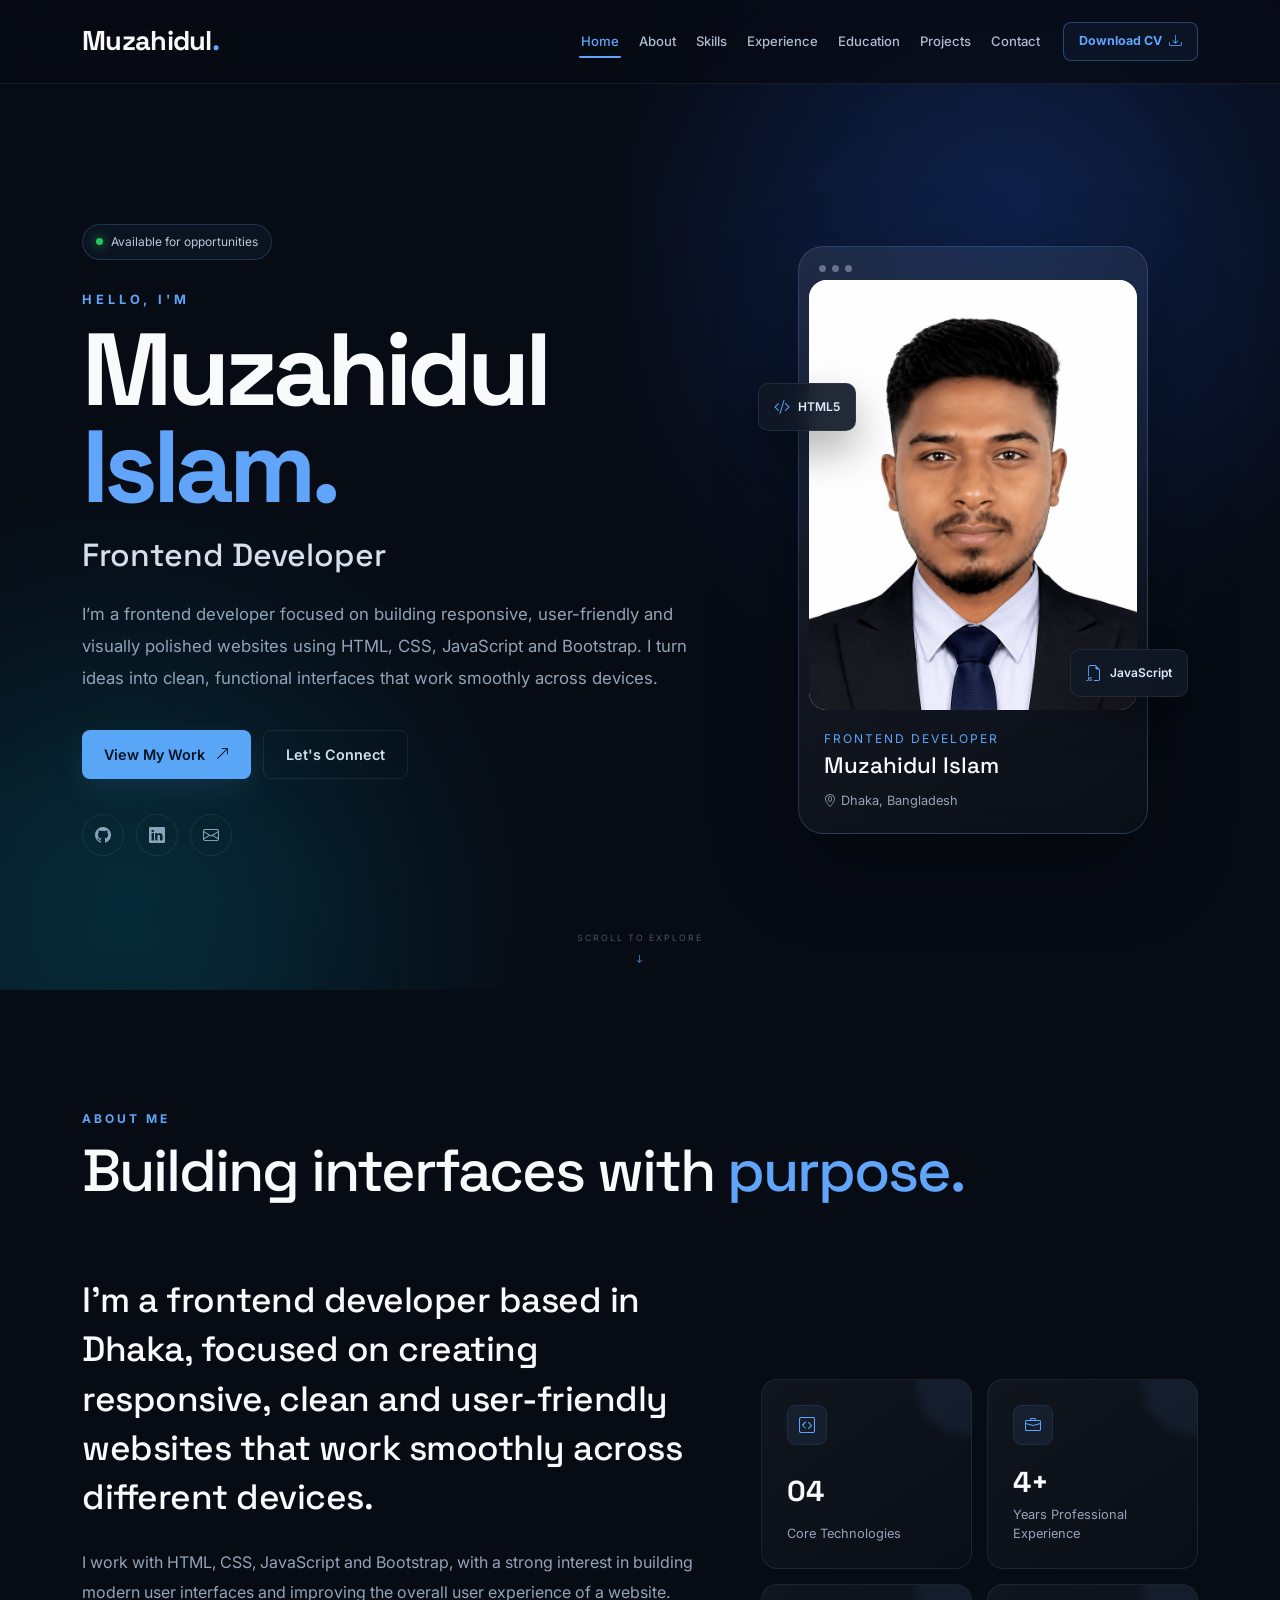
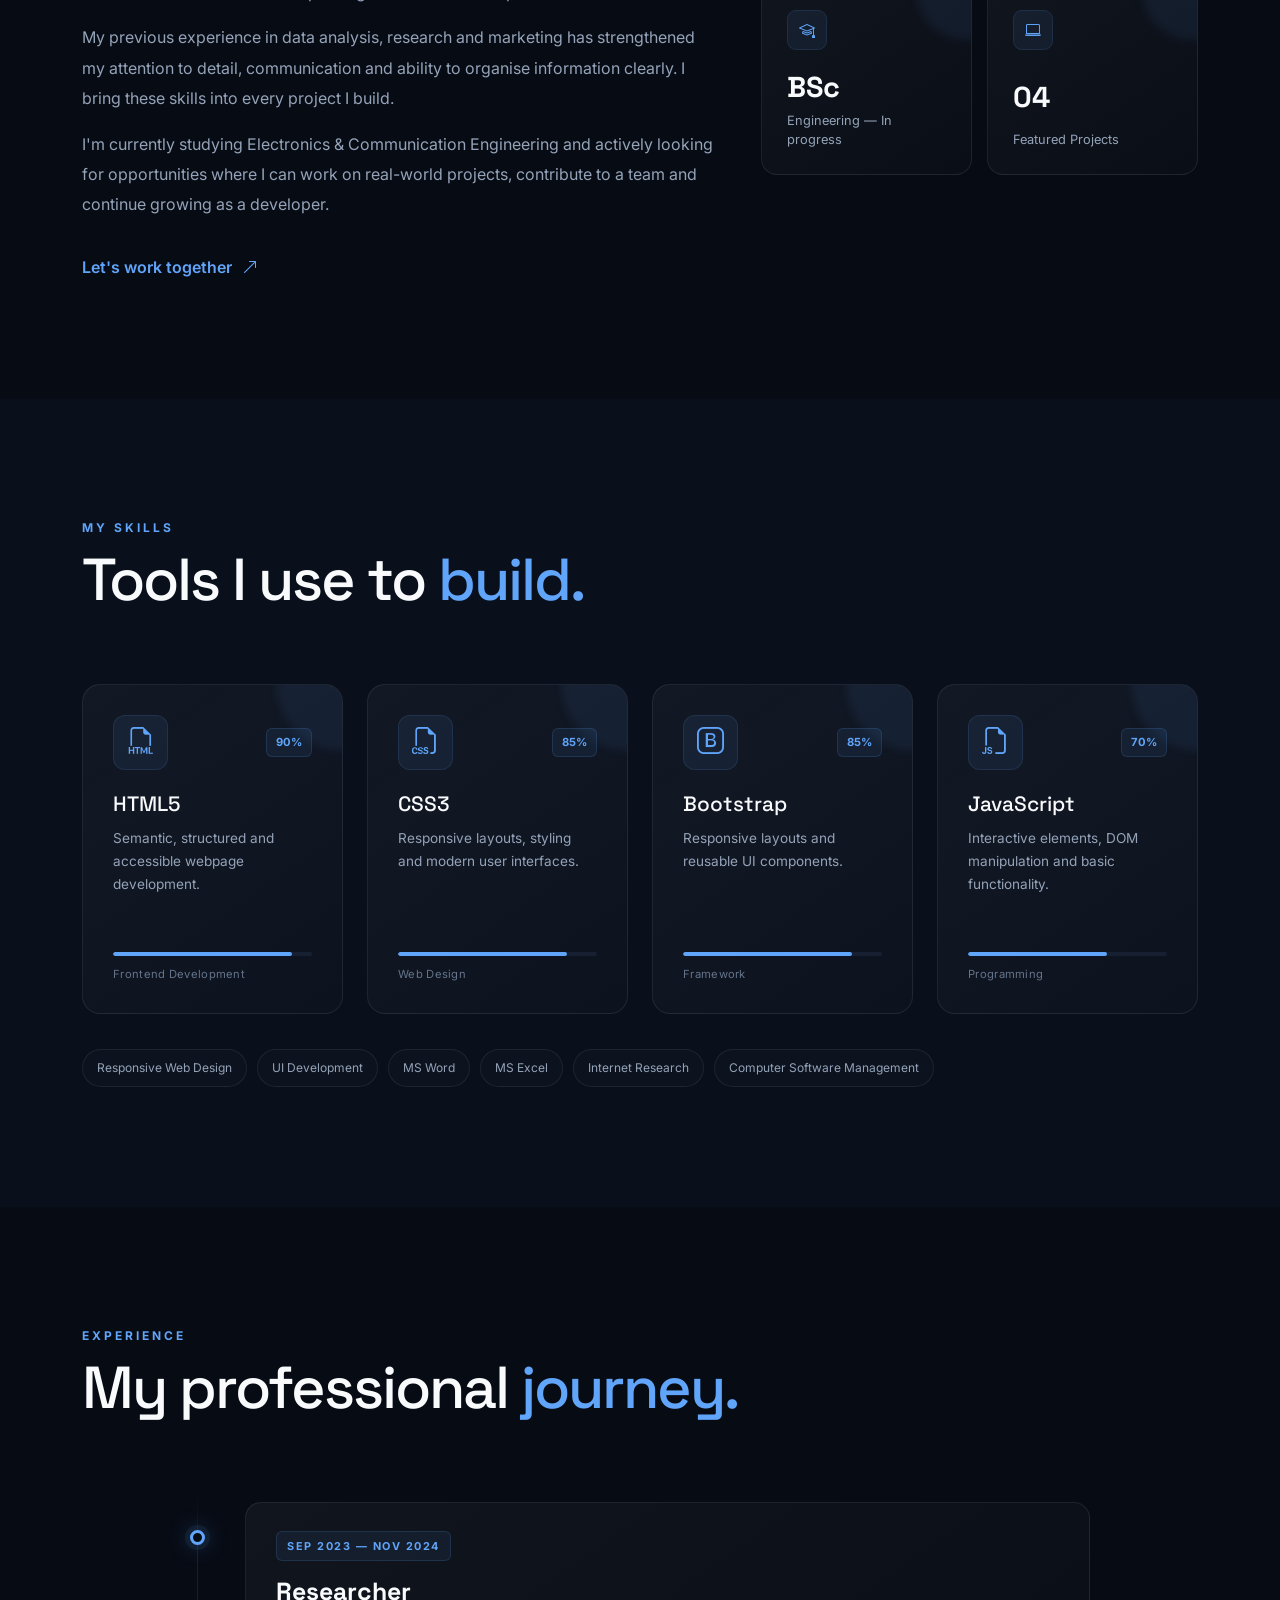
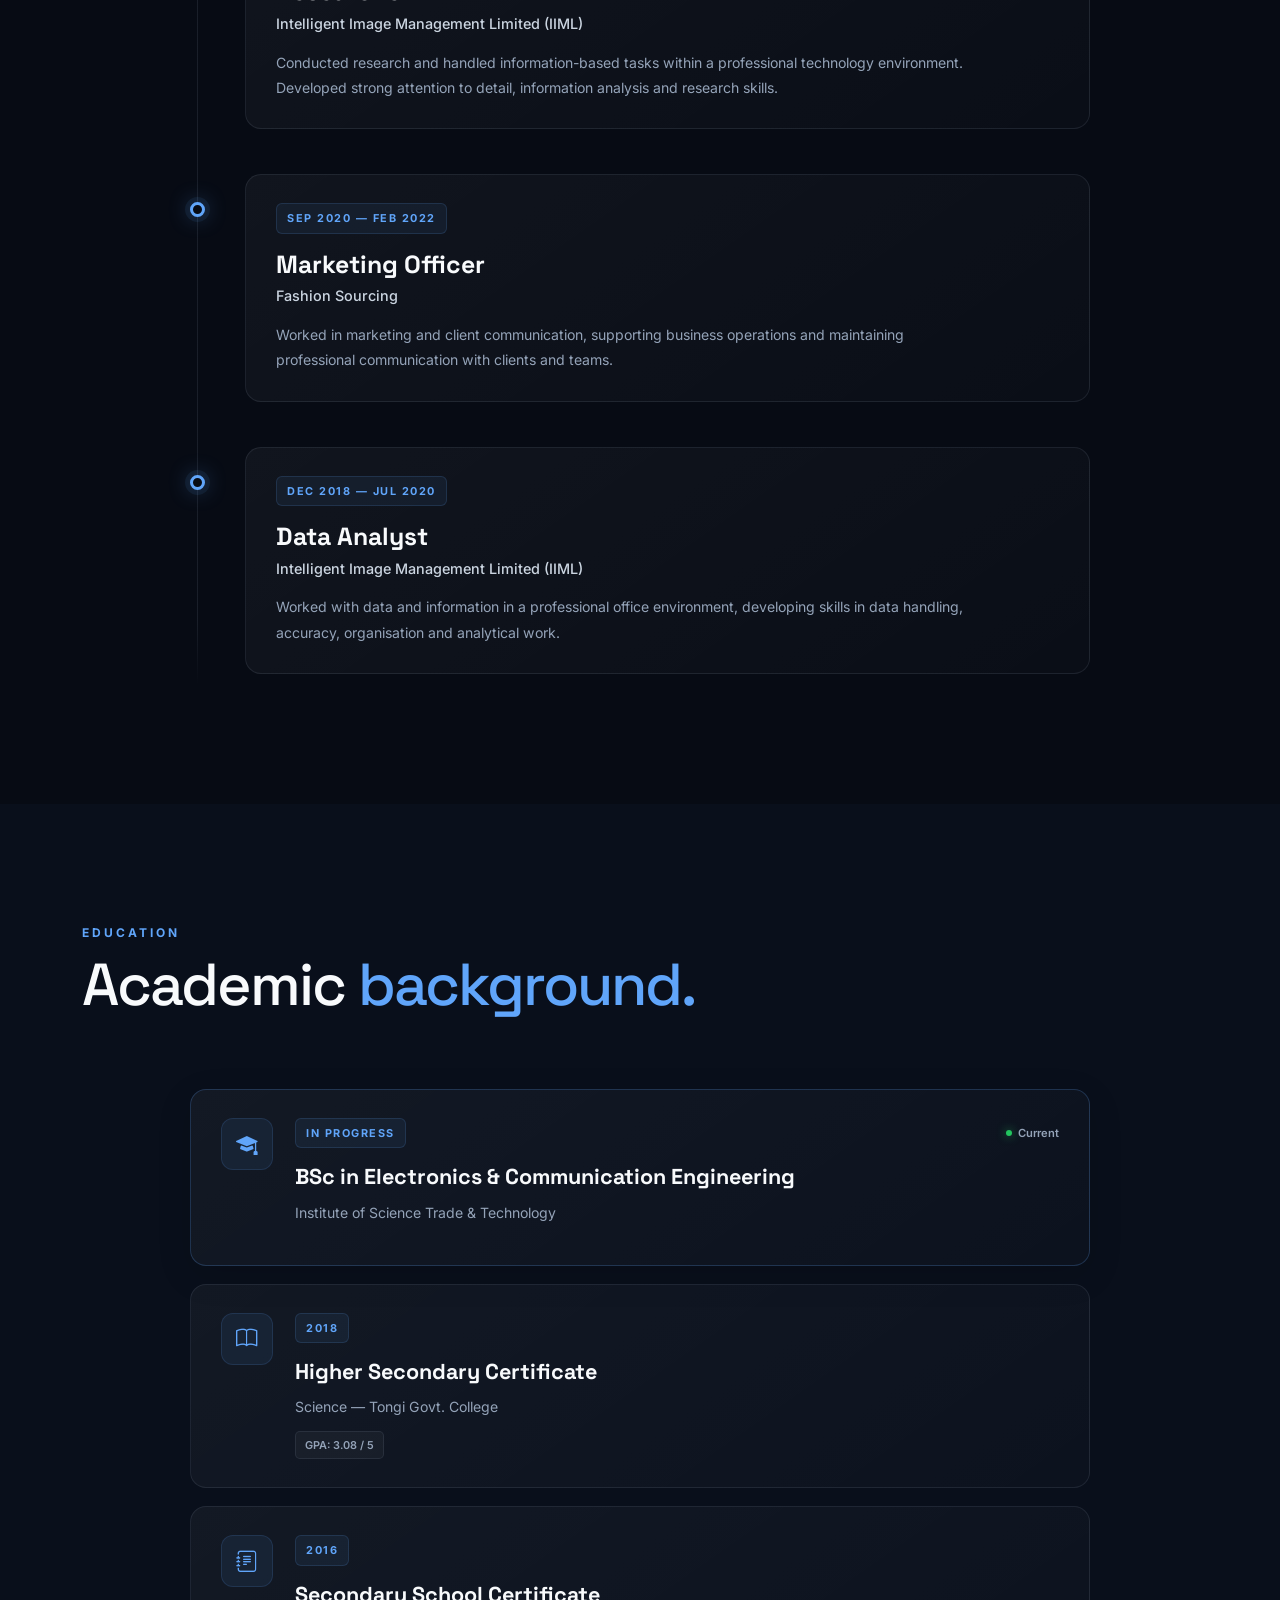
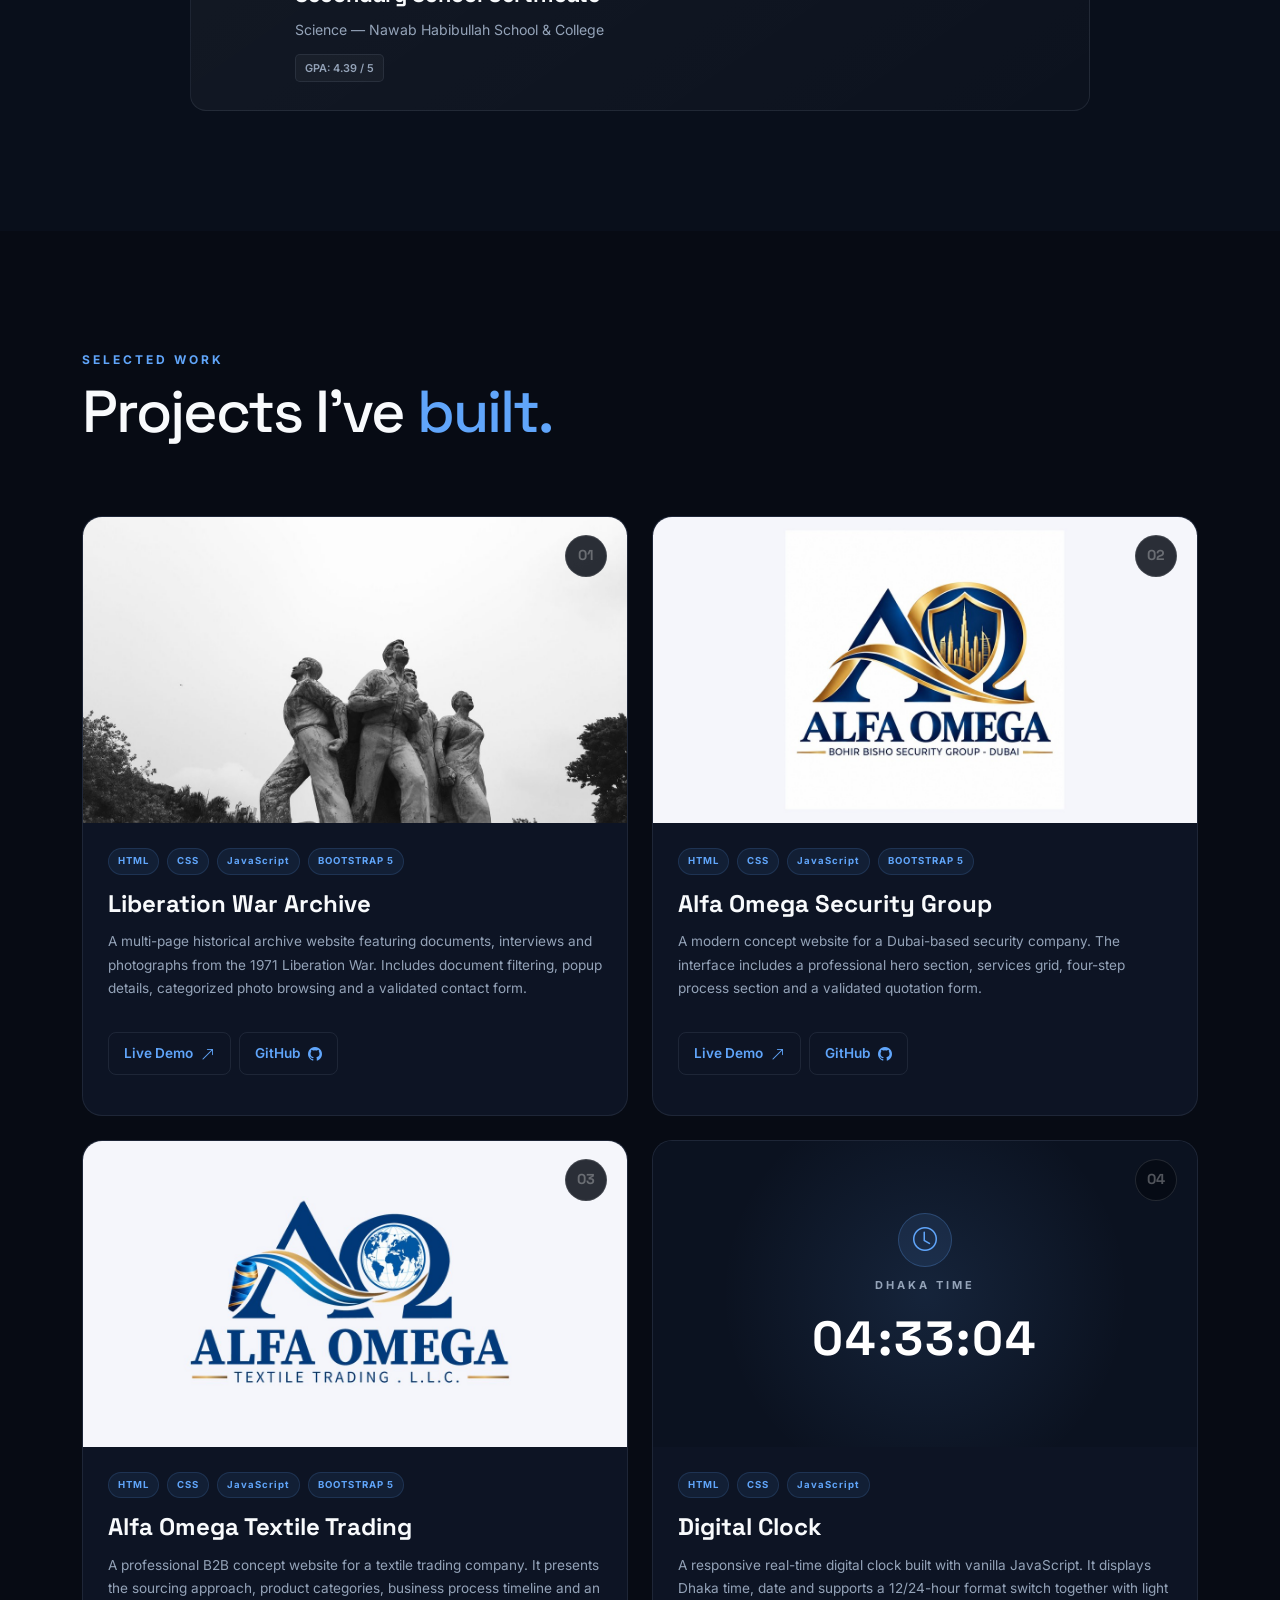
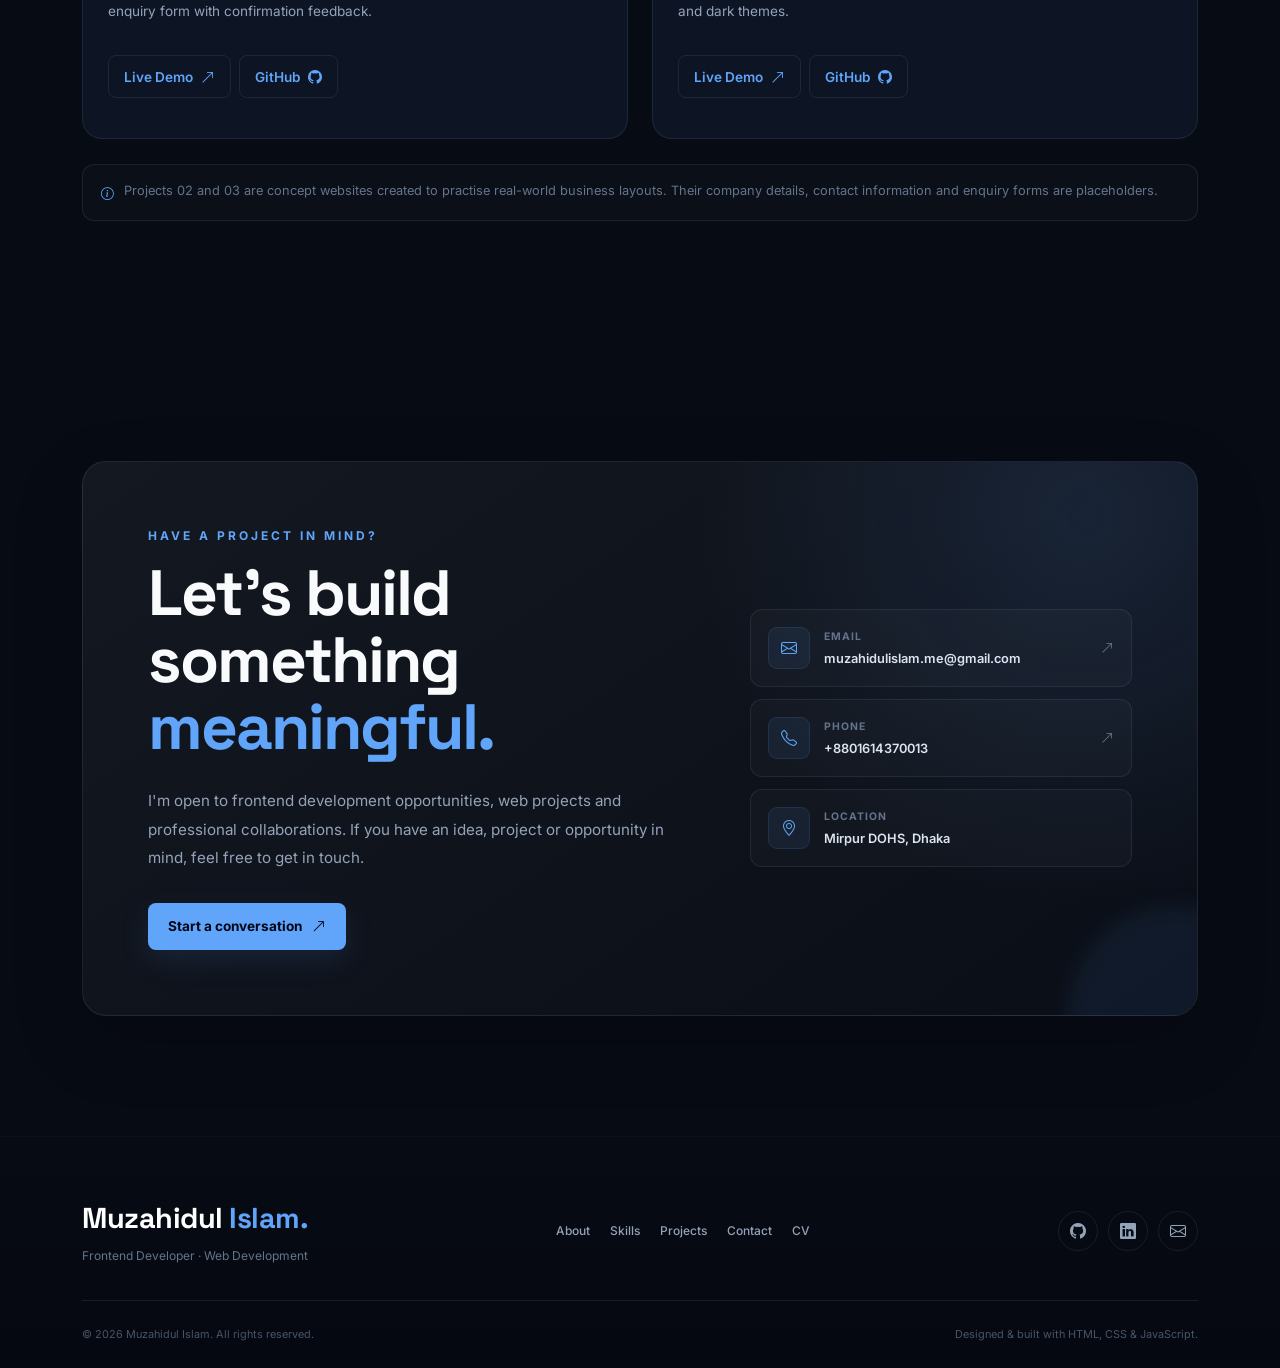
==== commit 6fe40482: "Update portfolio meta links" ====
--- a/index.html
+++ b/index.html
@@ -16,8 +16,8 @@
     <meta property="og:description"
         content="Responsive, user-friendly websites built with HTML, CSS, JavaScript and Bootstrap.">
     <meta property="og:type" content="website">
-    <meta property="og:url" content="https://shaharyarshishir-pro.github.io/my-portfolio/">
-    <meta property="og:image" content="https://shaharyarshishir-pro.github.io/my-portfolio/assets/profile.jpg">
+    <meta property="og:url" content="https://muzahidulislam-shishir.github.io/">
+<meta property="og:image" content="https://muzahidulislam-shishir.github.io/assets/profile.jpg">
     <meta property="og:image:alt" content="Muzahidul Islam, Frontend Developer">
     <meta name="twitter:card" content="summary">
 
@@ -1548,4 +1548,4 @@
 
 </body>
 
-</html>+</html>
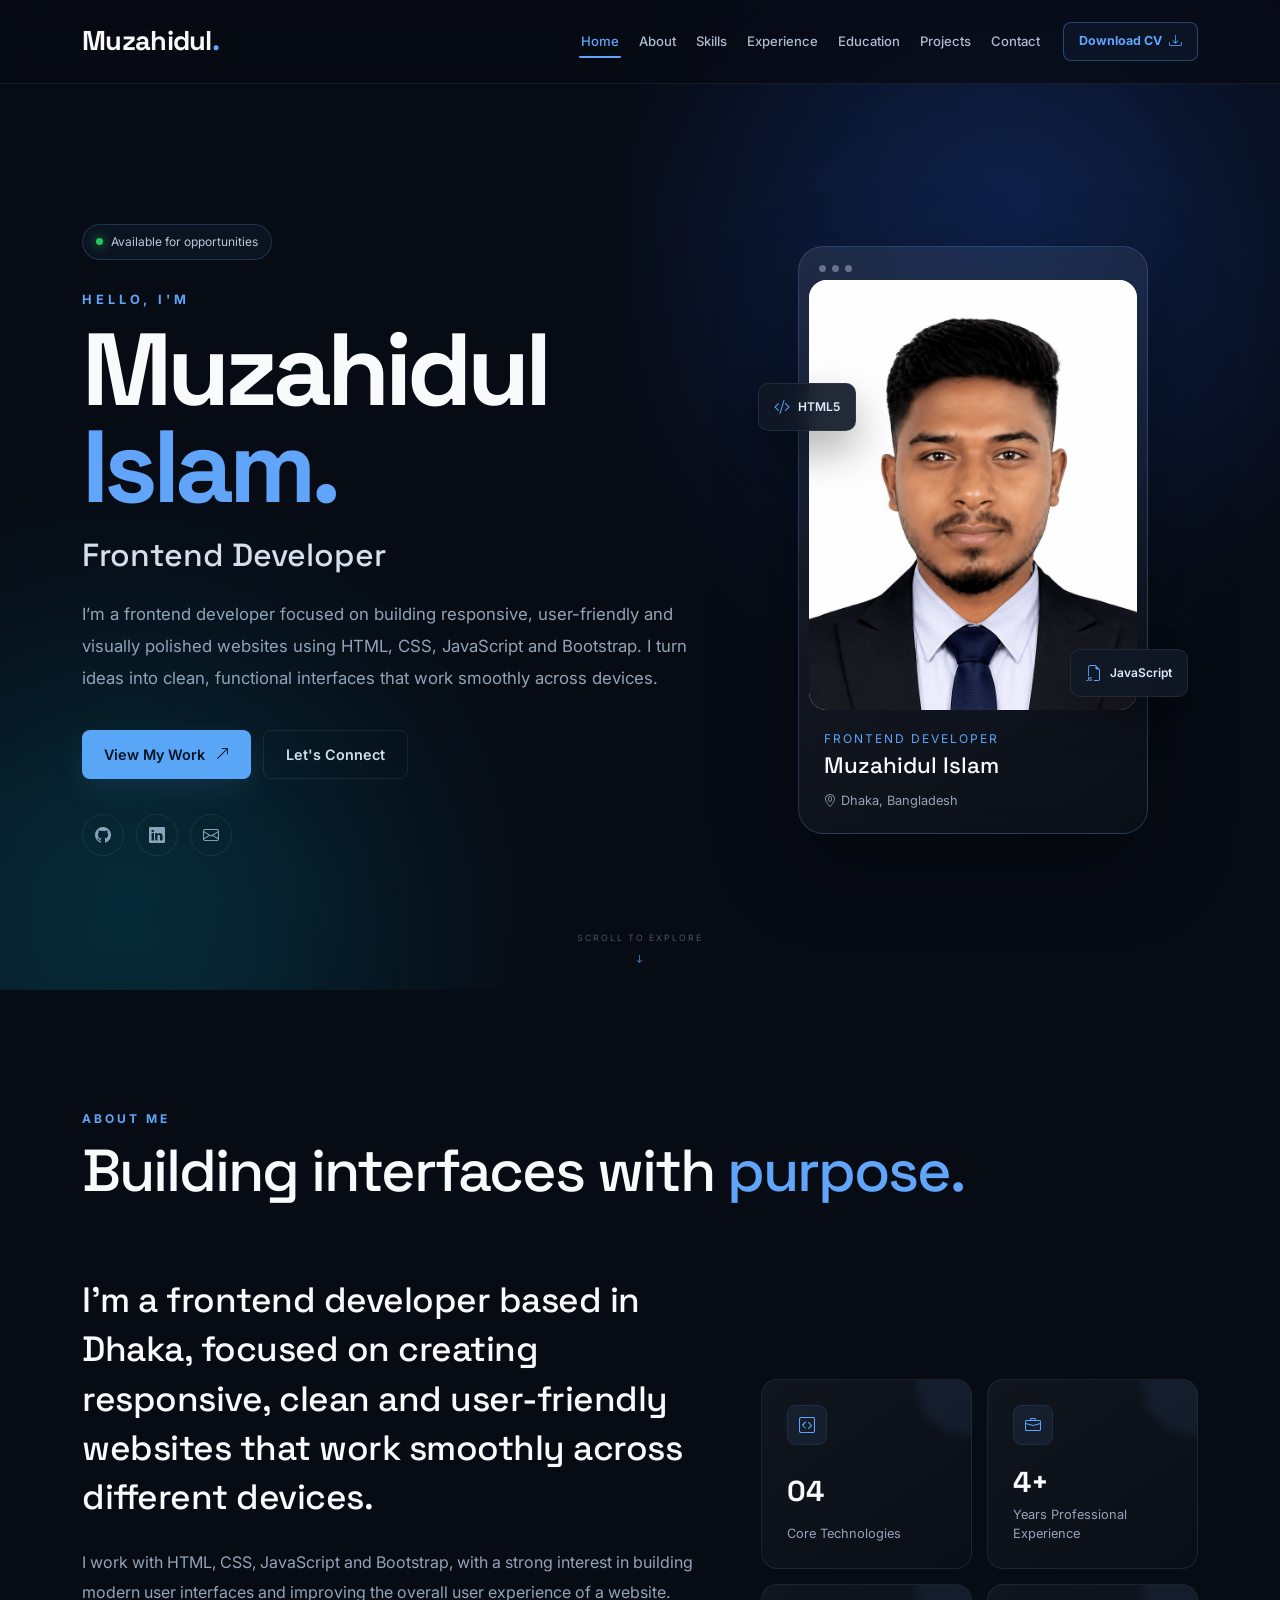
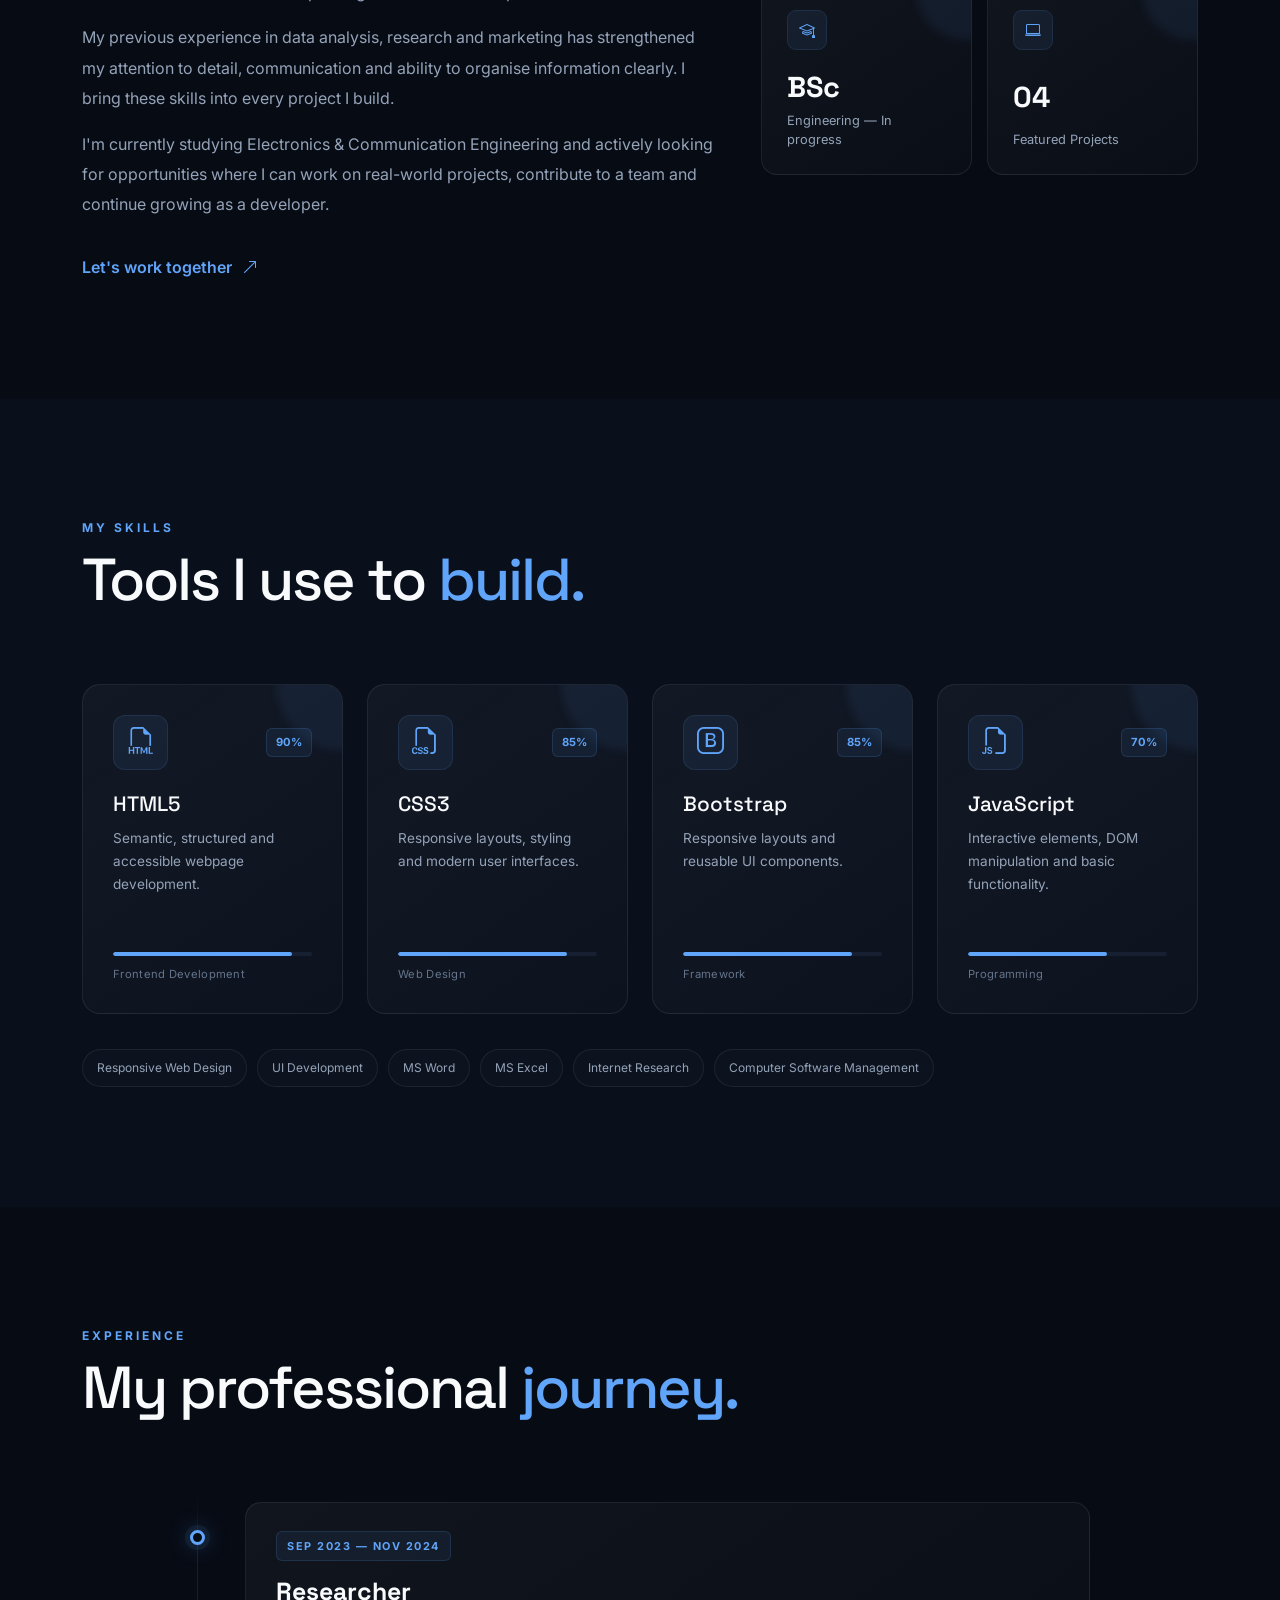
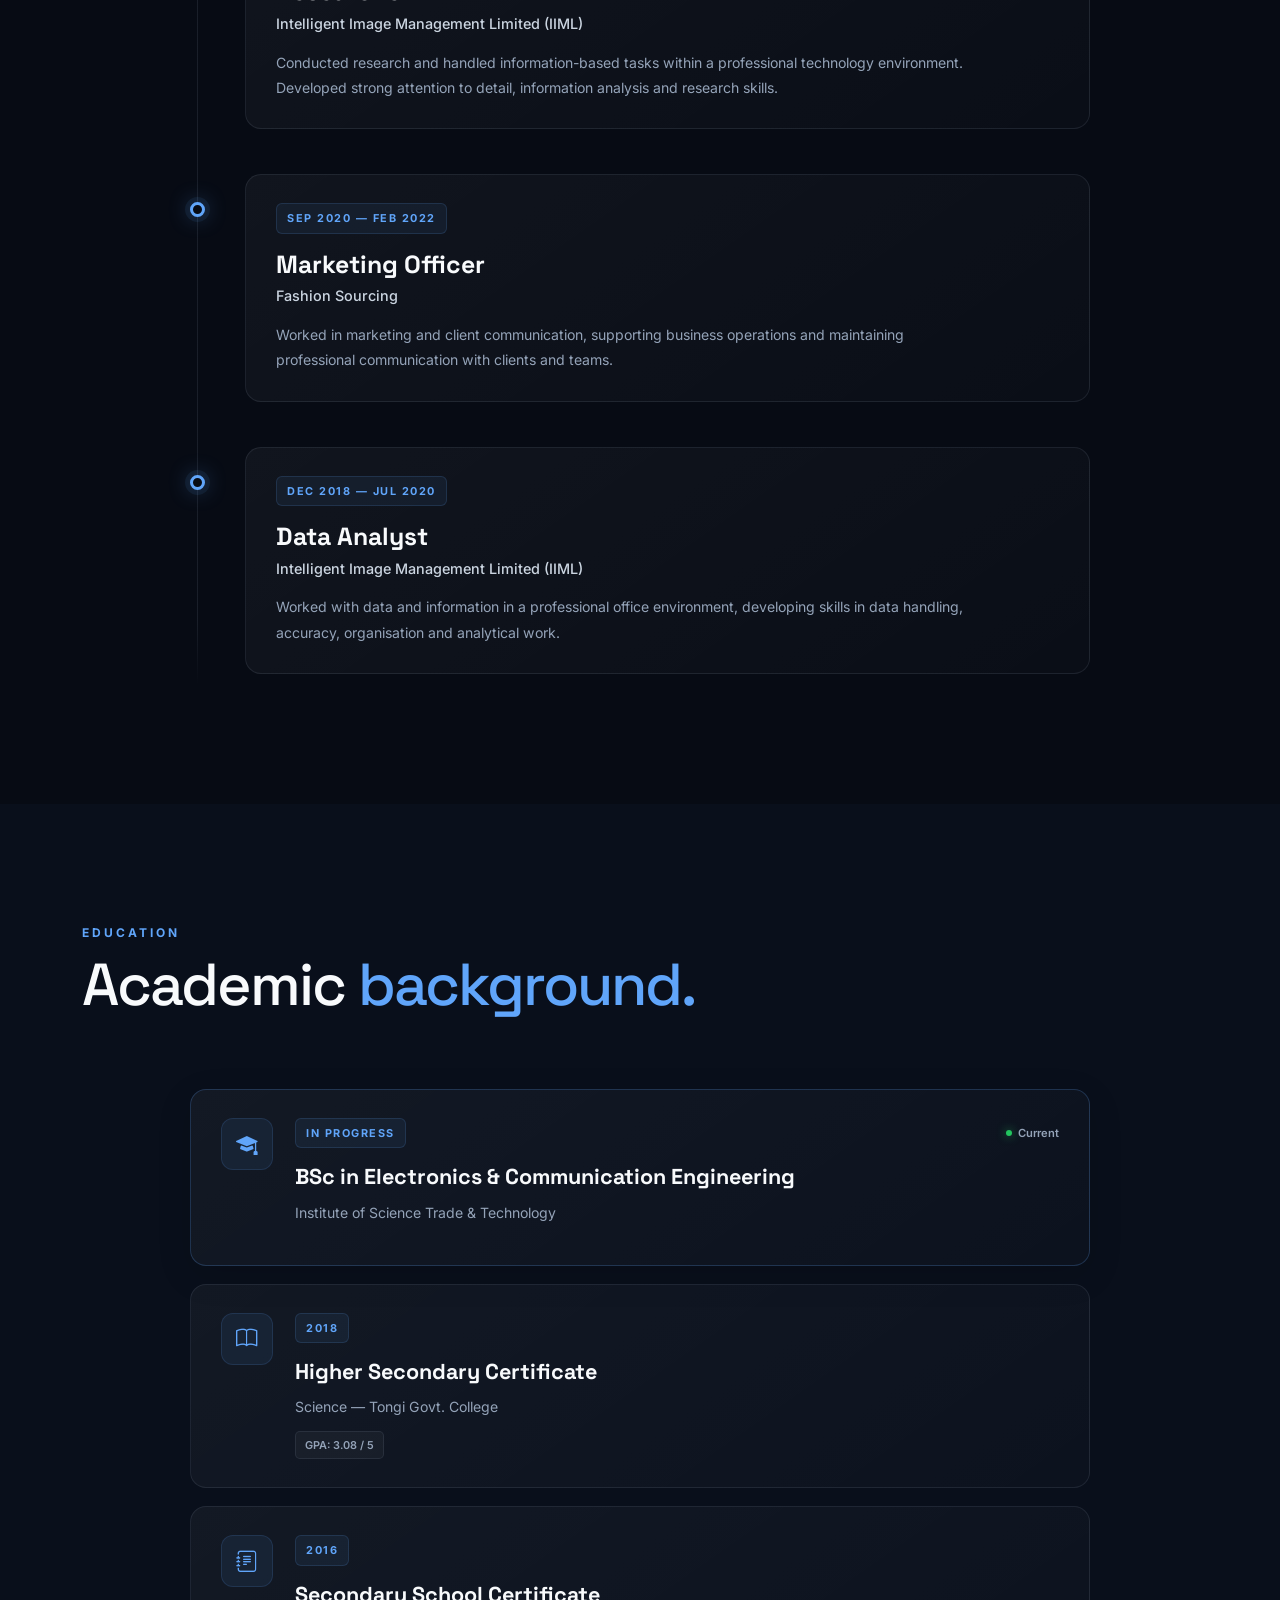
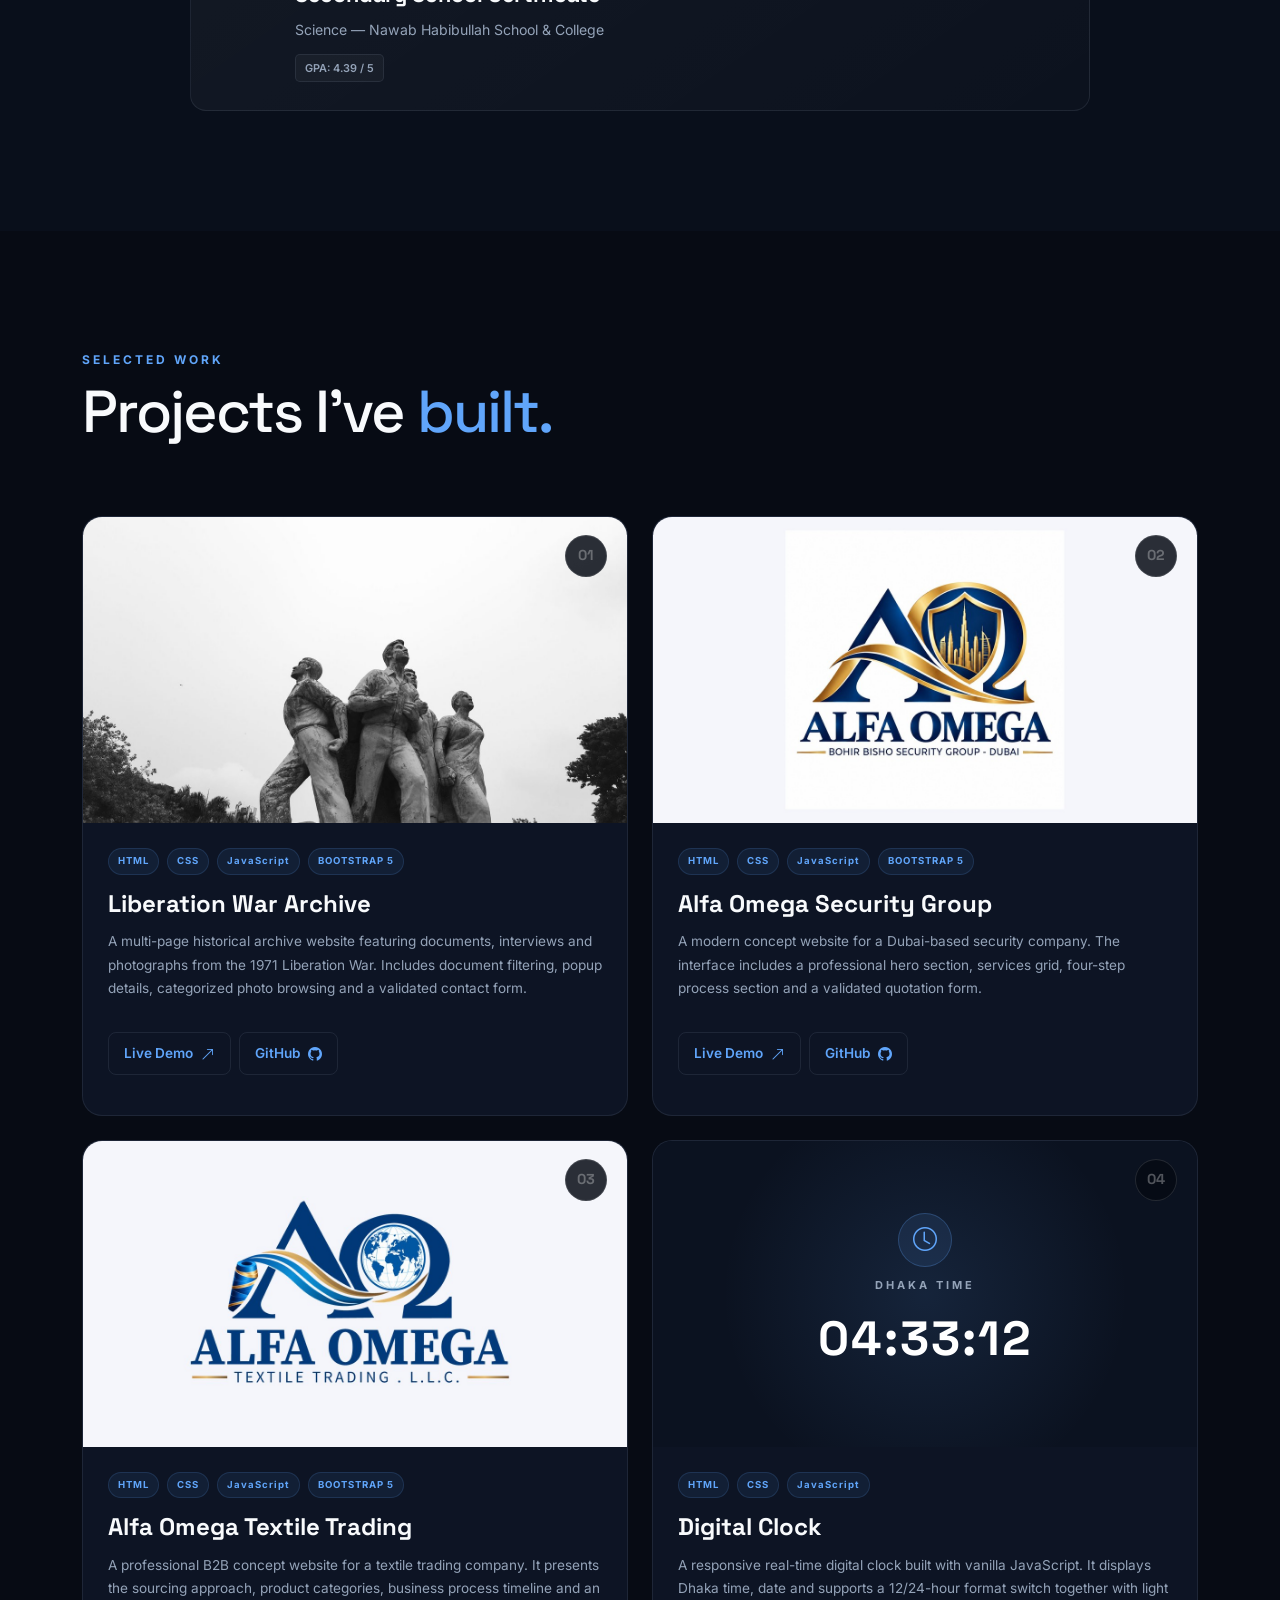
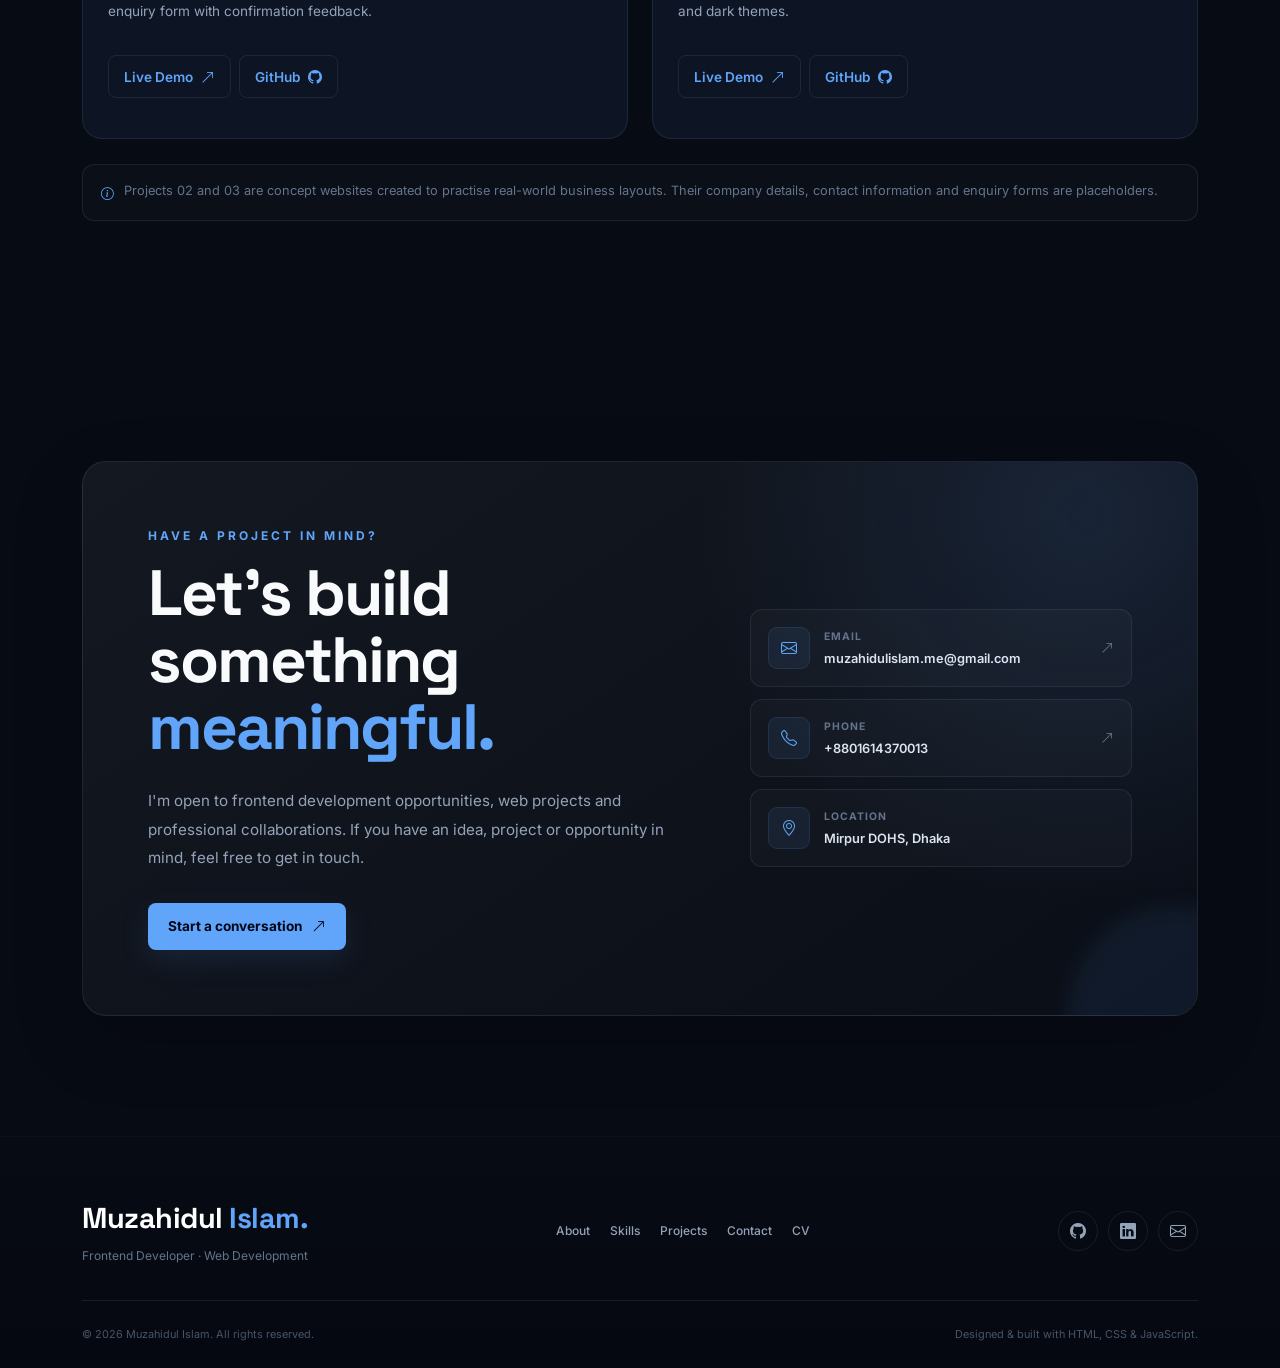
==== commit 68147a77: "Update index.html" ====
--- a/index.html
+++ b/index.html
@@ -218,7 +218,7 @@
 
                     <div class="hero-social">
 
-                        <a href="https://github.com/shaharyarshishir-pro" target="_blank" rel="noopener noreferrer"
+                        <a href="https://github.com/muzahidulislam-shishir" target="_blank" rel="noopener noreferrer"
                             aria-label="GitHub">
                             <i class="bi bi-github"></i>
                         </a>
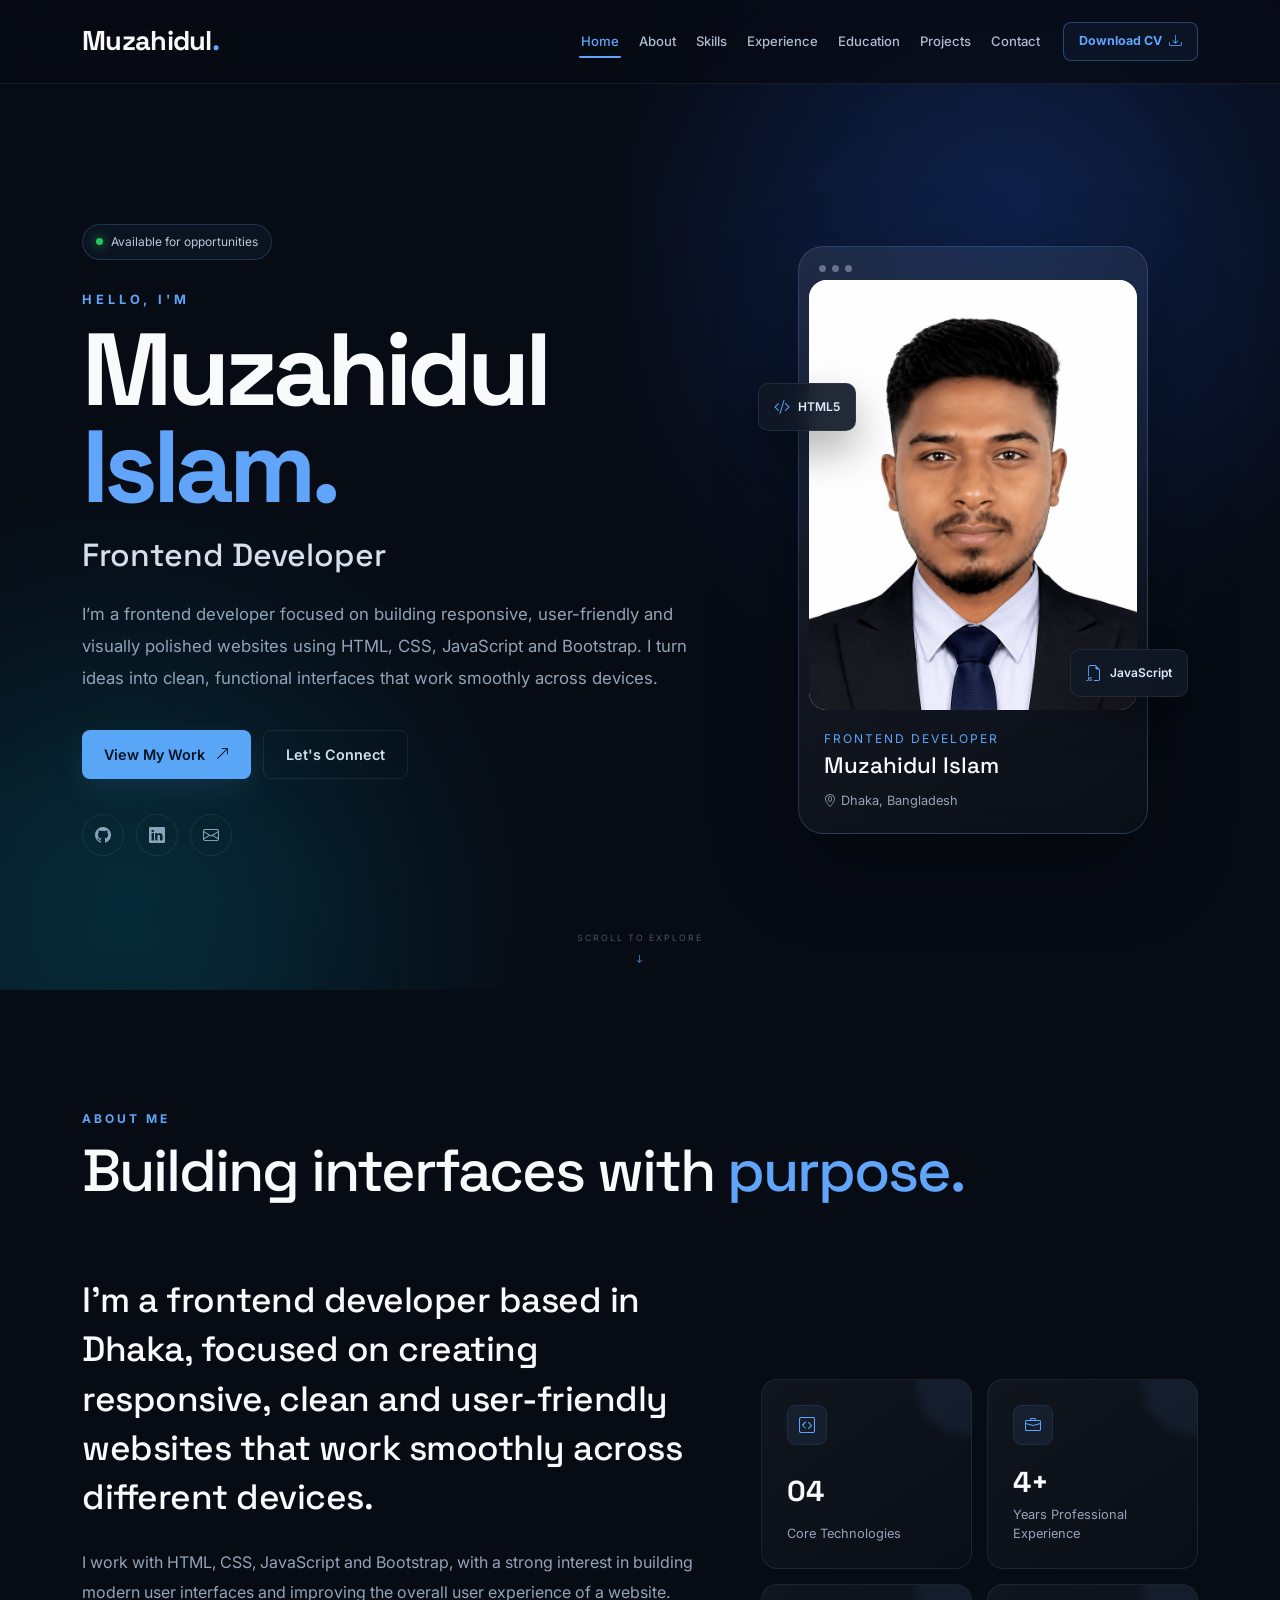
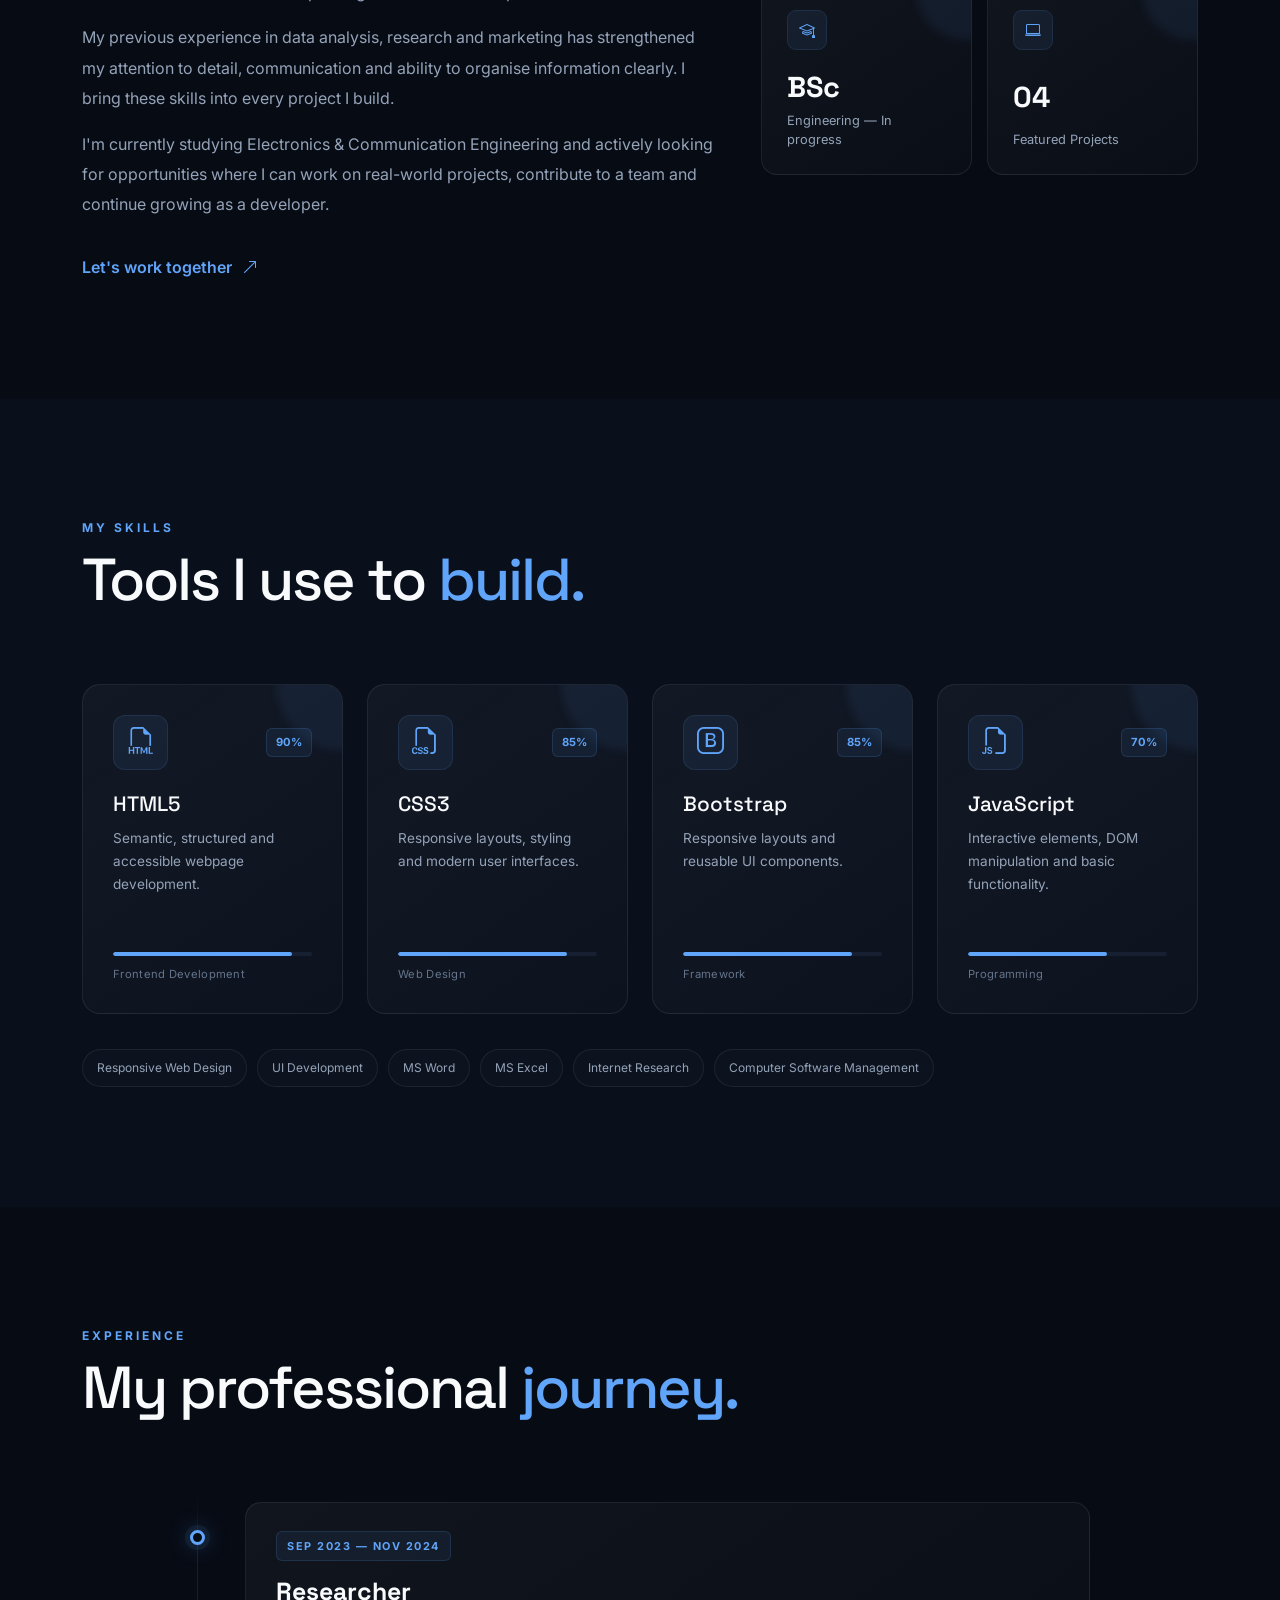
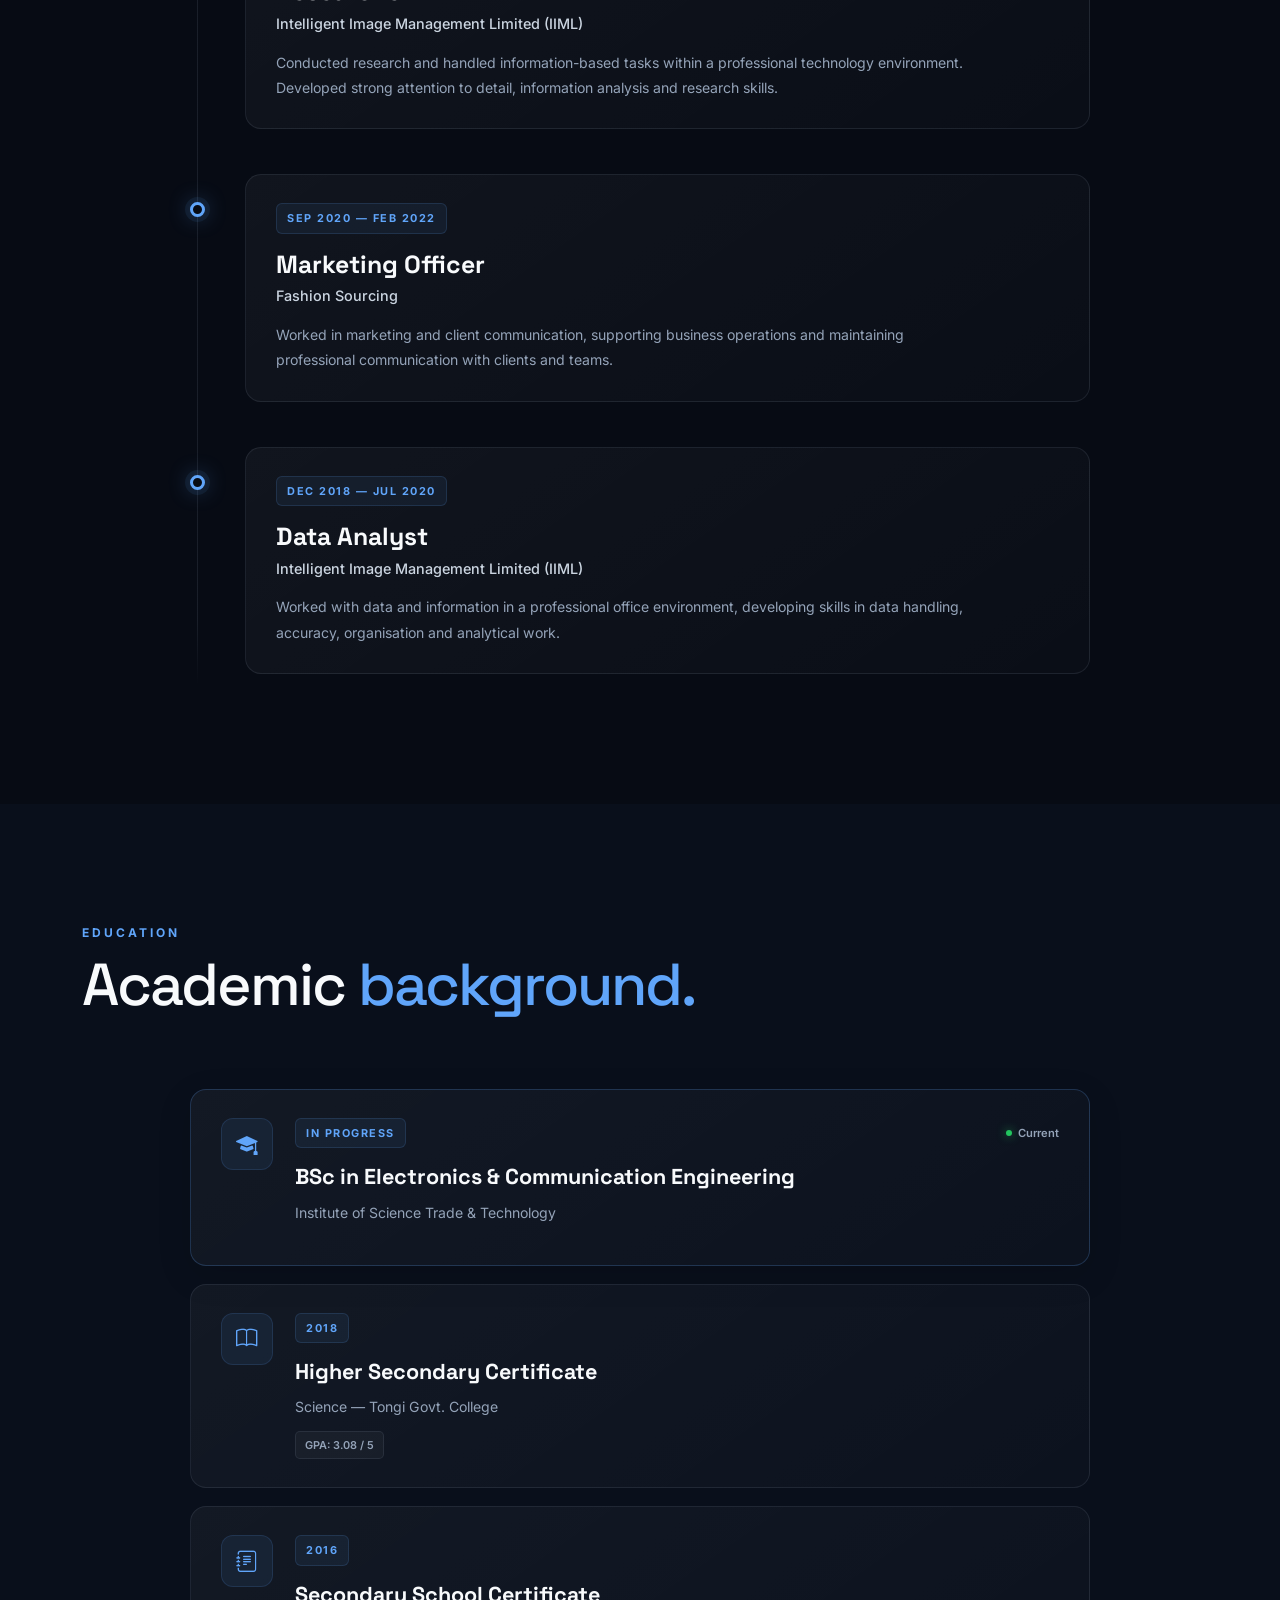
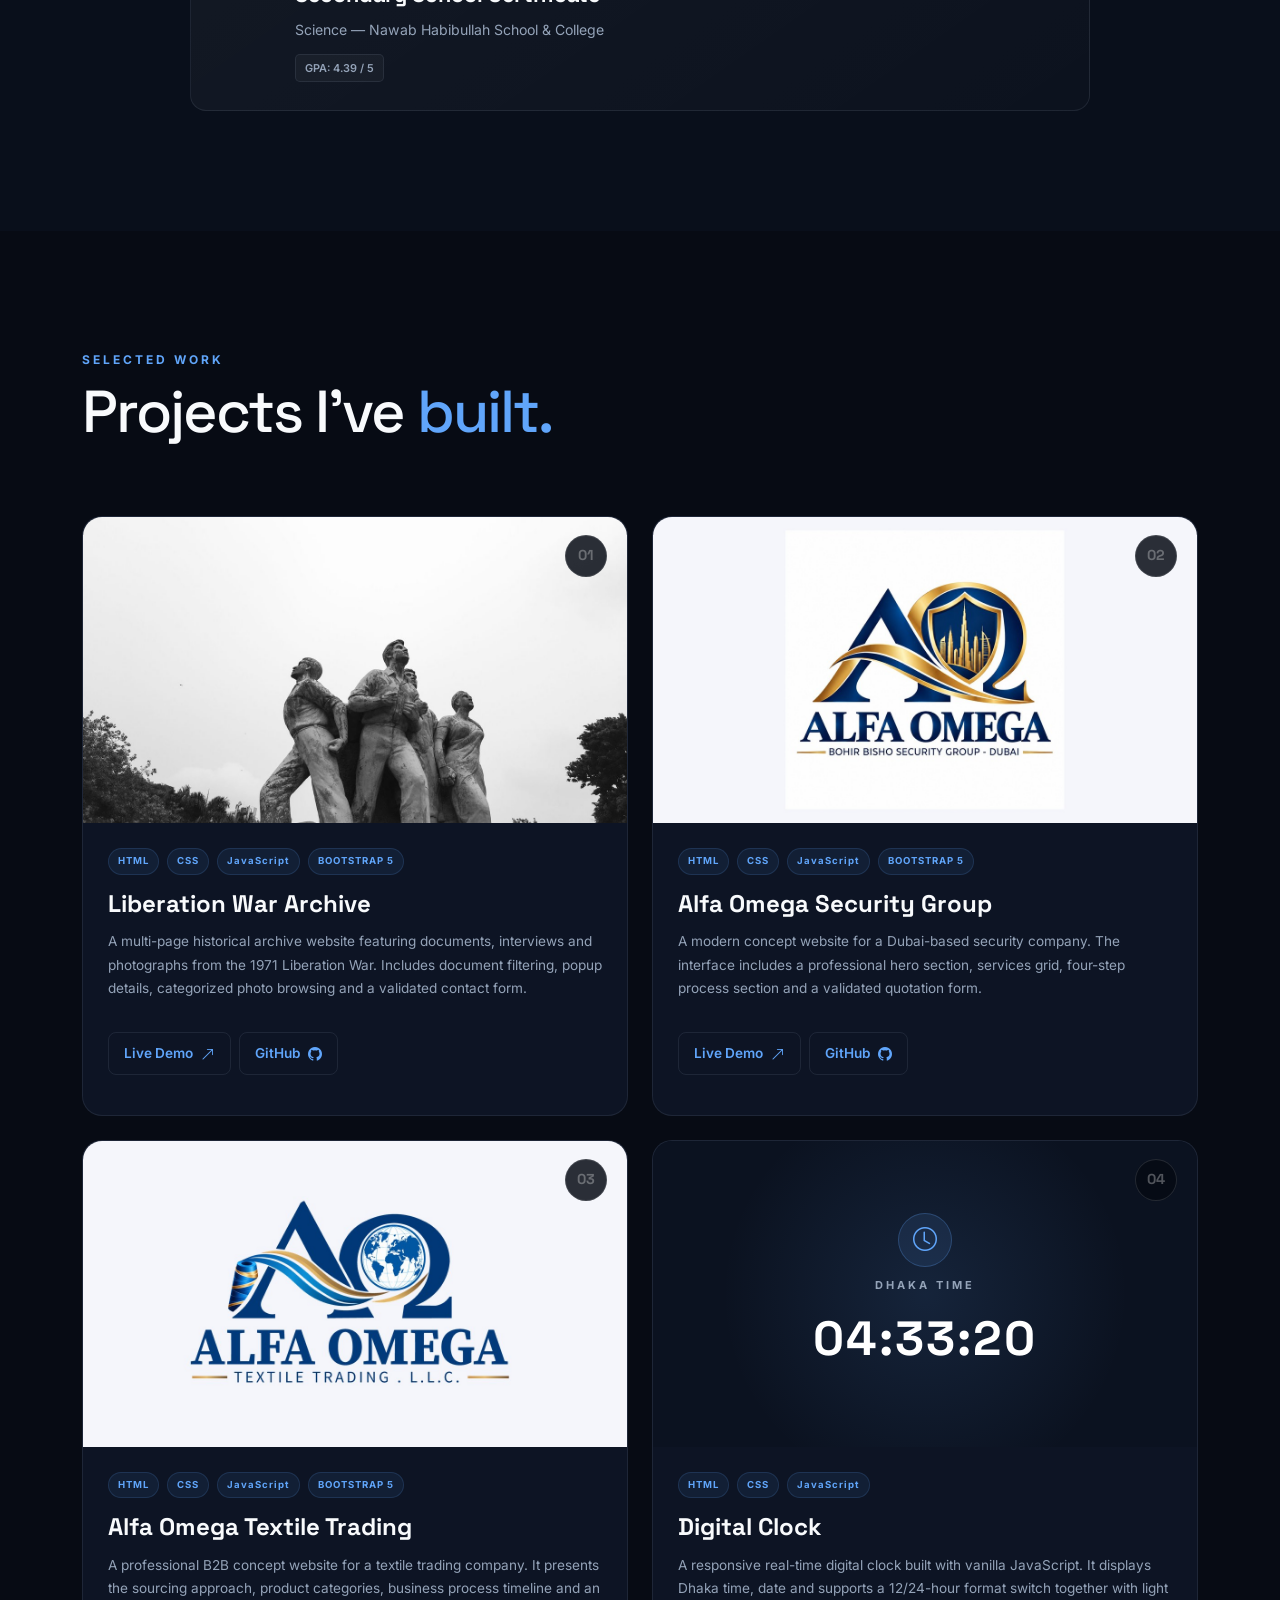
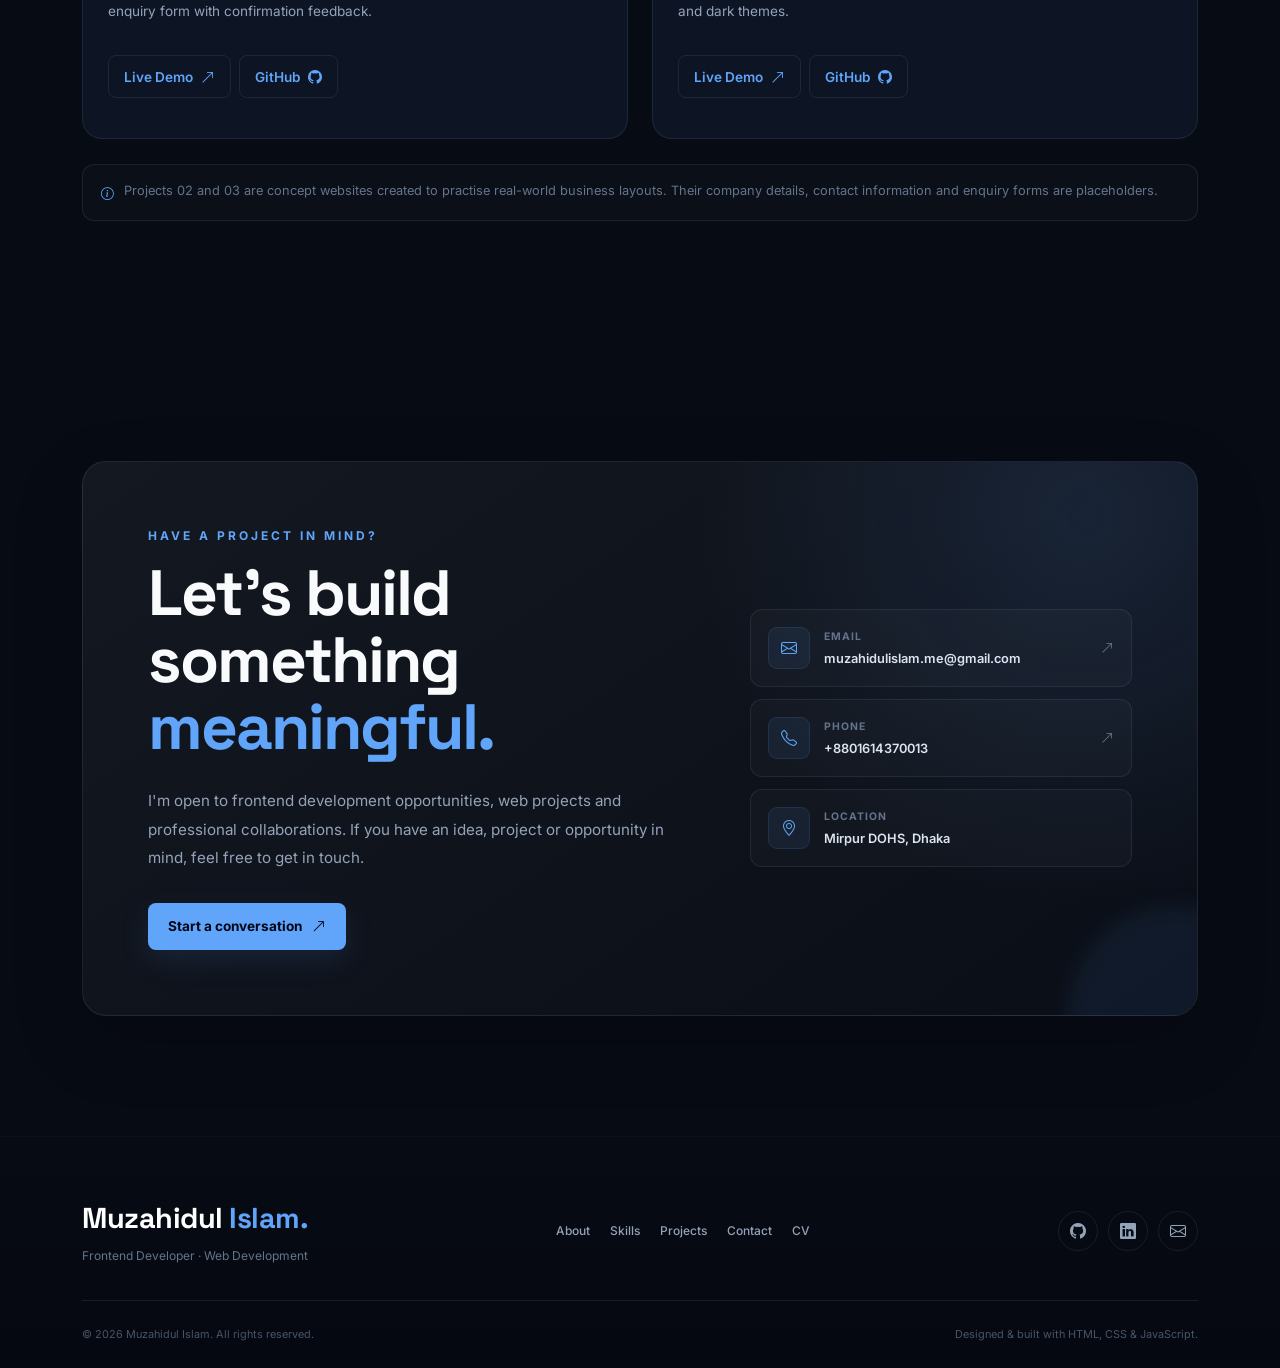
==== commit d3b0d54a: "Update all GitHub links" ====
--- a/index.html
+++ b/index.html
@@ -1006,7 +1006,7 @@
                                 </a>
 
 
-                                <a href="https://github.com/shaharyarshishir-pro/my-portfolio/tree/main/liberation-war-archive"
+                                <a href="https://github.com/muzahidulislam-shishir/muzahidulislam-shishir.github.io/tree/main/project-1"
                                     target="_blank" rel="noopener noreferrer" class="project-link">
 
                                     GitHub
@@ -1081,7 +1081,7 @@
                                 </a>
 
 
-                                <a href="https://github.com/shaharyarshishir-pro/my-portfolio/tree/main/alfa-omega-security"
+                                <a href="https://github.com/muzahidulislam-shishir/muzahidulislam-shishir.github.io/tree/main/project-2"
                                     target="_blank" rel="noopener noreferrer" class="project-link">
 
                                     GitHub
@@ -1155,7 +1155,7 @@
                                 </a>
 
 
-                                <a href="https://github.com/shaharyarshishir-pro/my-portfolio/tree/main/alfa-omega-textile"
+                                <a href="https://github.com/muzahidulislam-shishir/muzahidulislam-shishir.github.io/tree/main/project-3"
                                     target="_blank" rel="noopener noreferrer" class="project-link">
 
                                     GitHub
@@ -1242,7 +1242,7 @@
                                 </a>
 
 
-                                <a href="https://github.com/shaharyarshishir-pro/my-portfolio/tree/main/digital-clock" target="_blank"
+                                <a href="https://github.com/muzahidulislam-shishir/muzahidulislam-shishir.github.io/tree/main/Digital-Clock" target="_blank"
                                     rel="noopener noreferrer" class="project-link">
 
                                     GitHub
@@ -1485,7 +1485,7 @@
             <div class="footer-social">
 
                 <a
-                    href="https://github.com/shaharyarshishir-pro"
+                    href="https://github.com/muzahidulislam-shishir"
                     target="_blank"
                     rel="noopener noreferrer"
                     aria-label="GitHub"
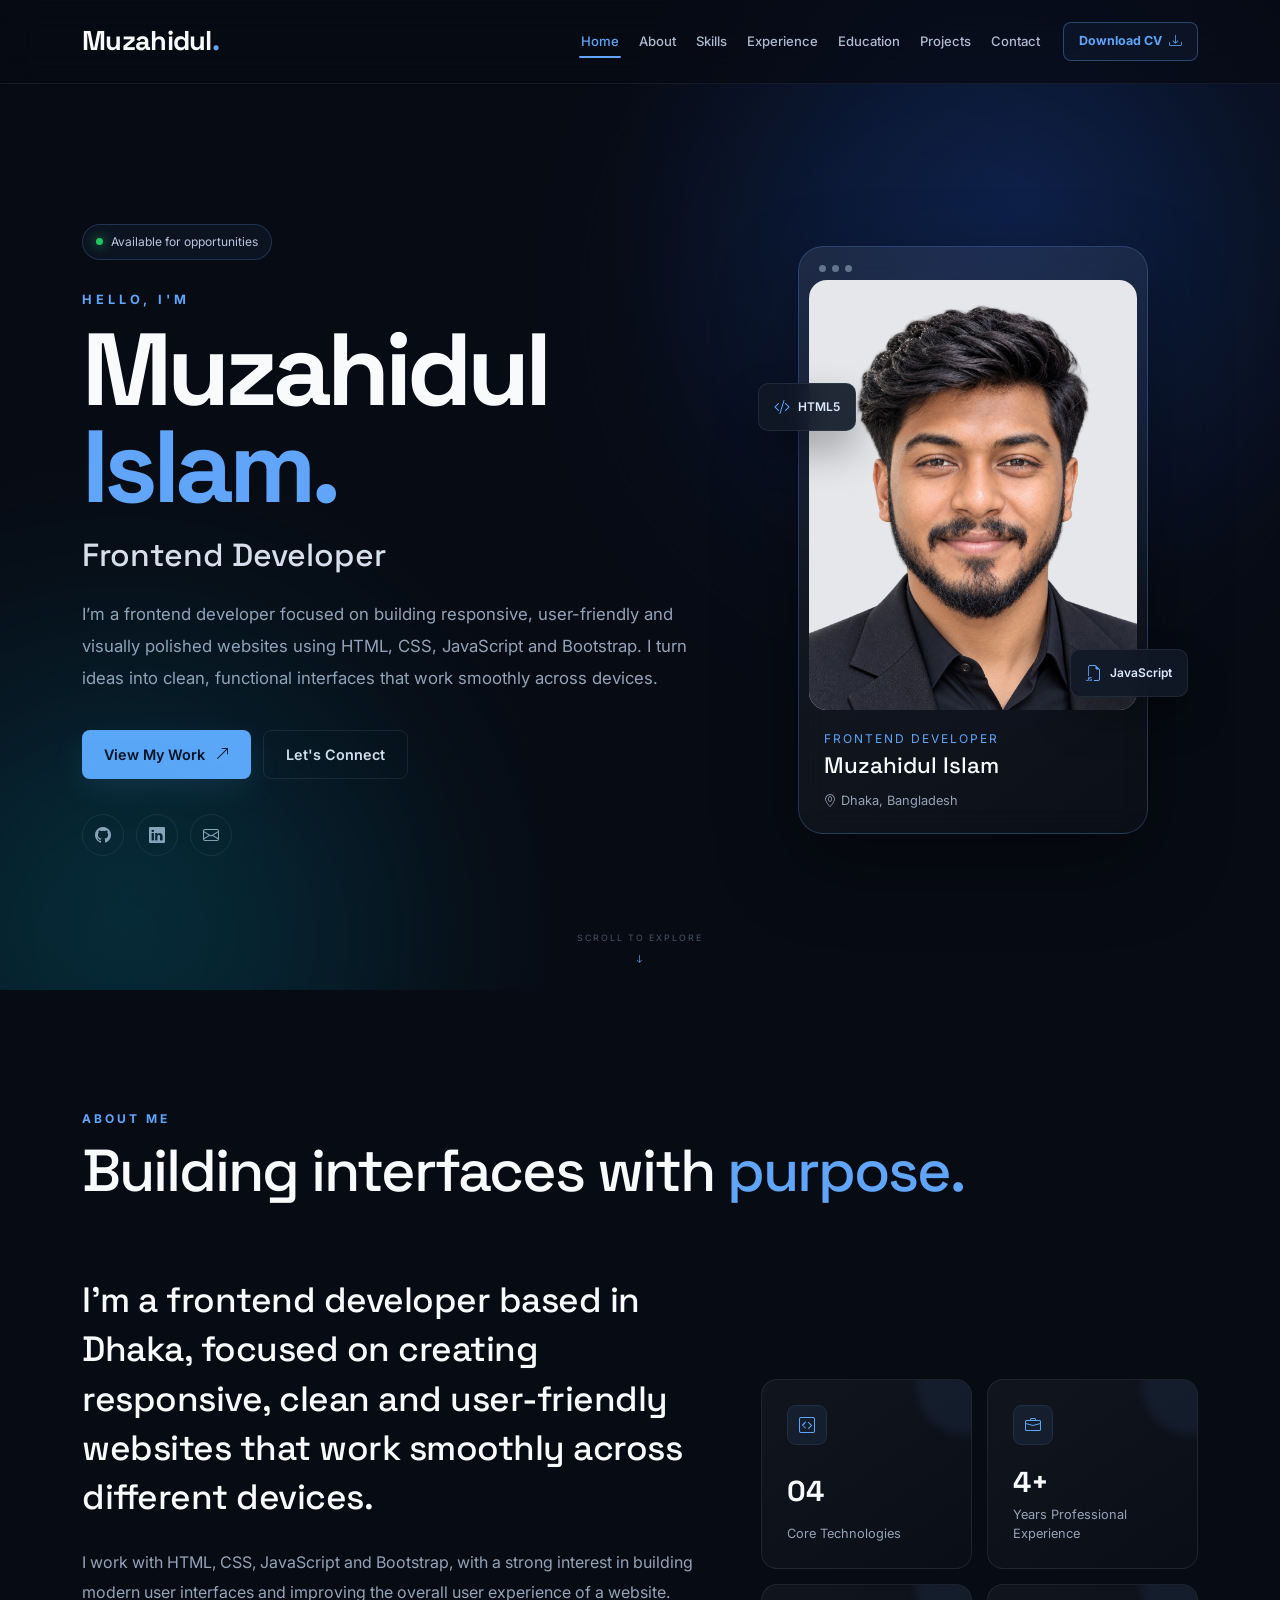
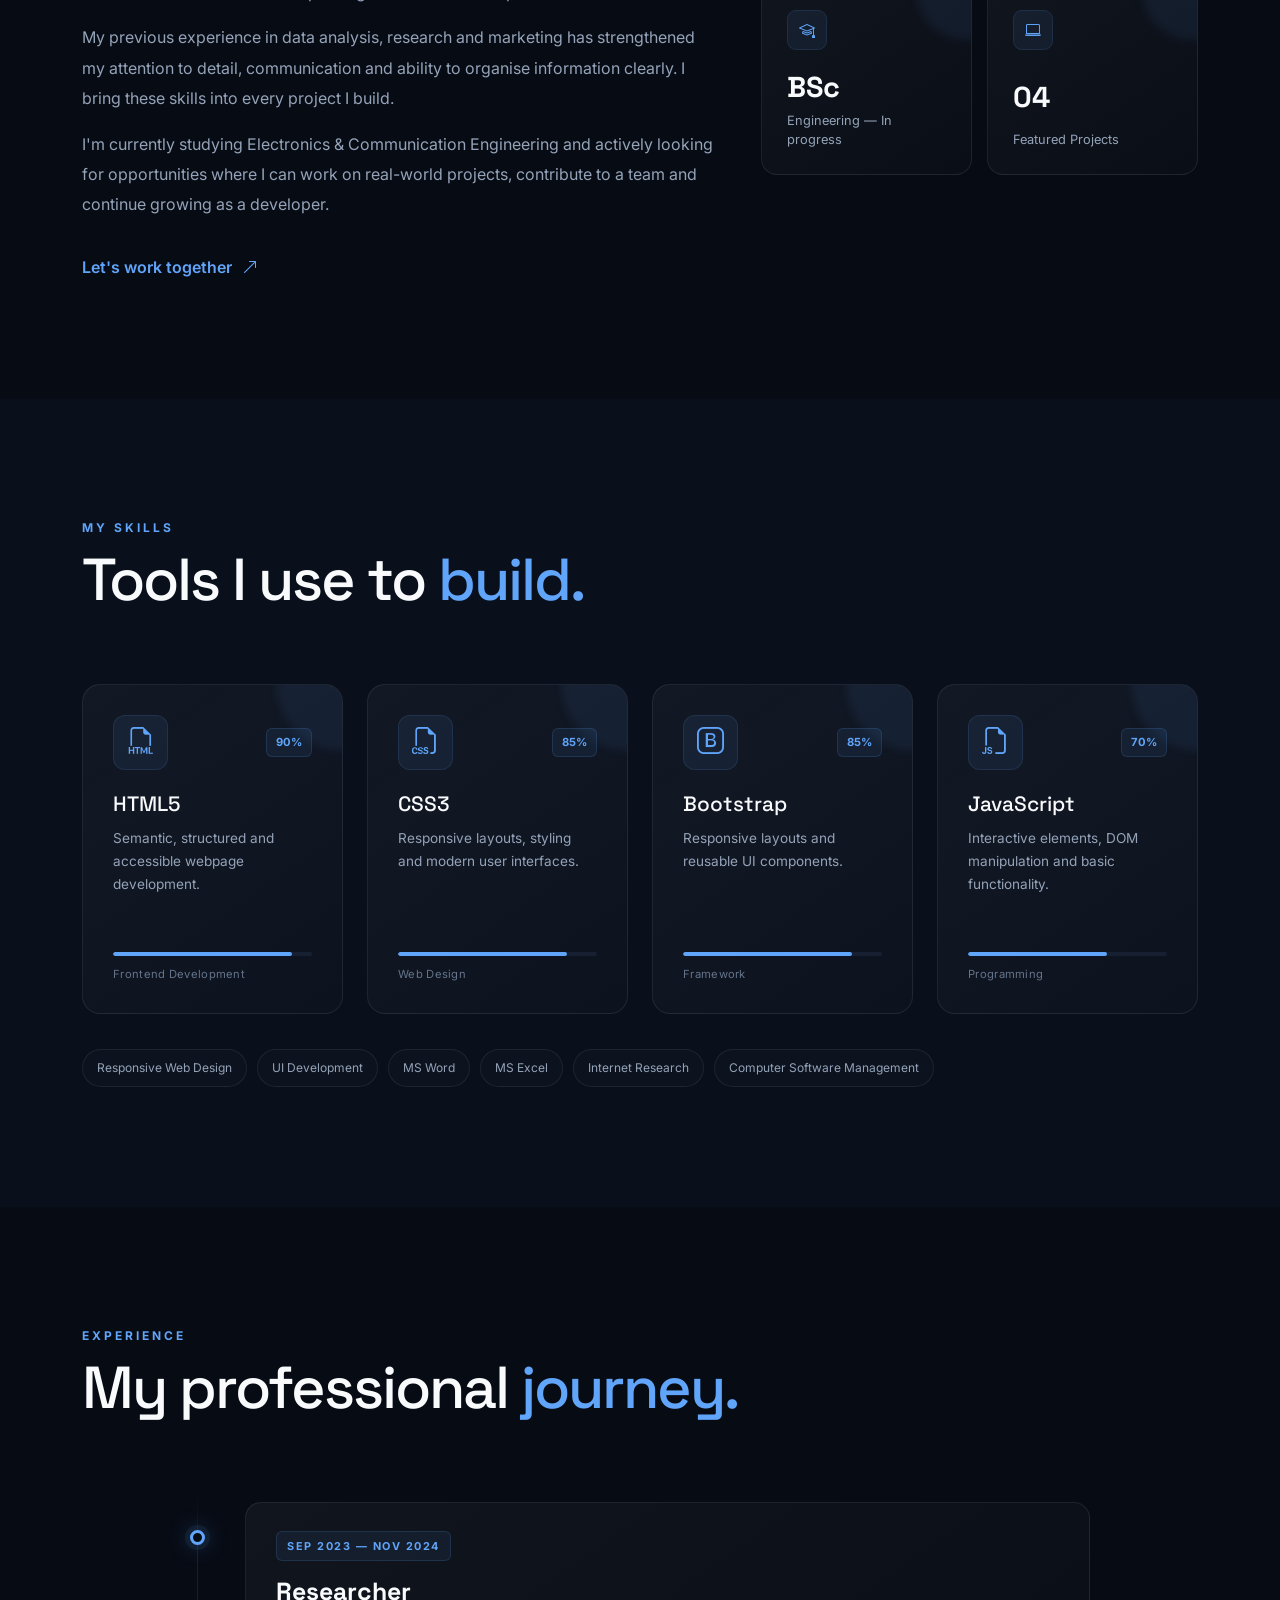
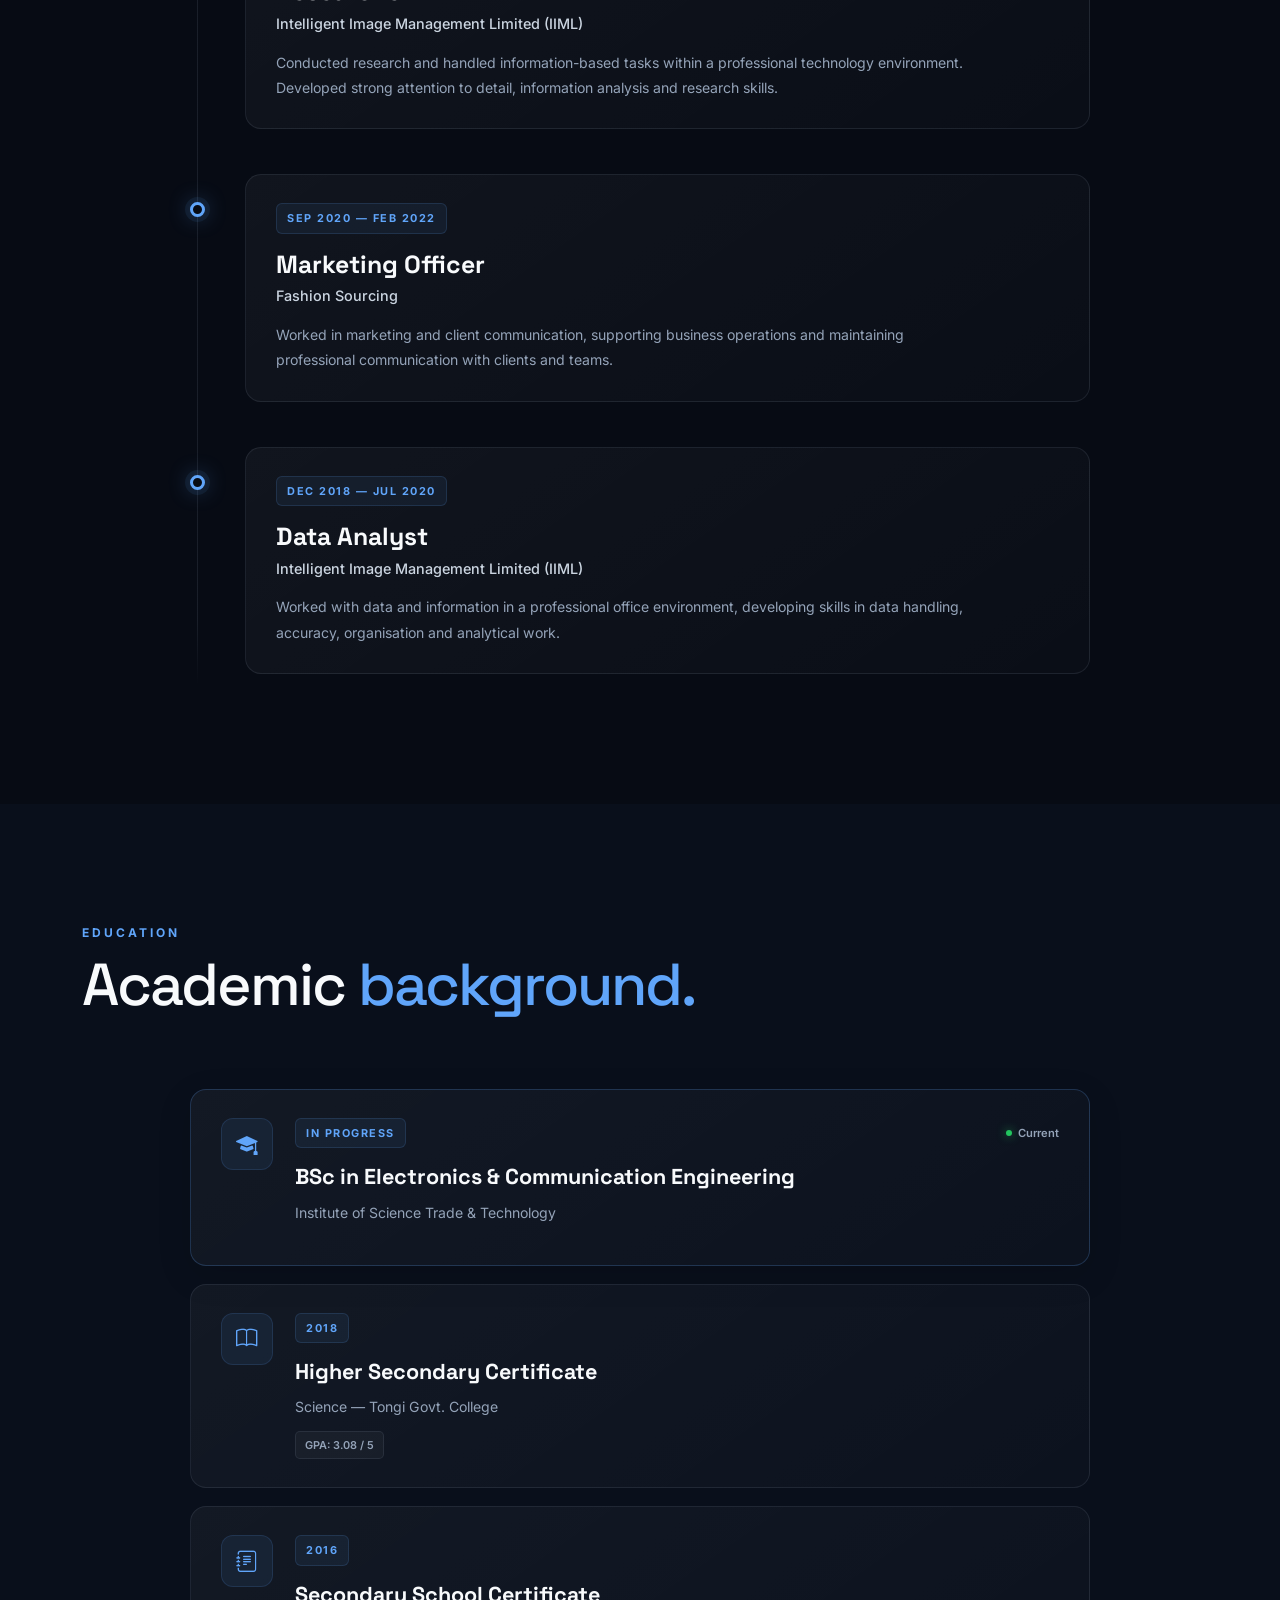
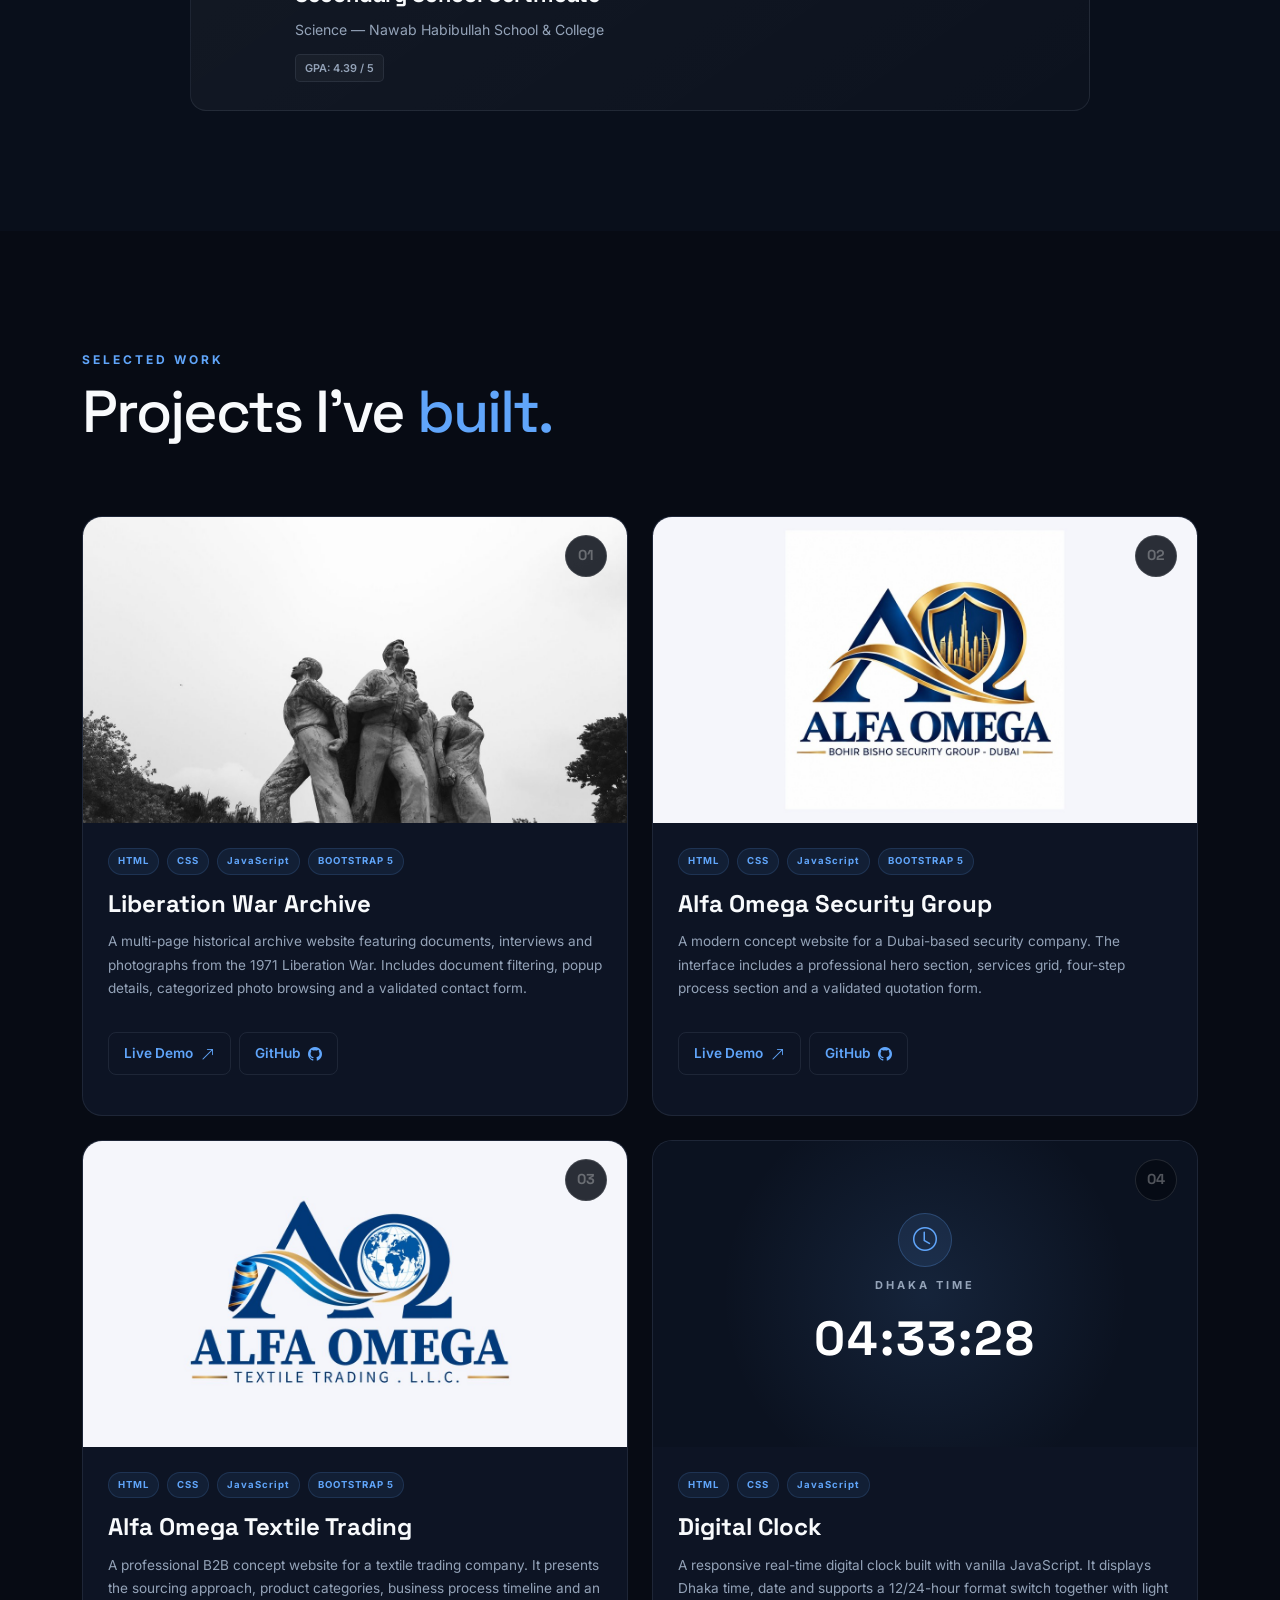
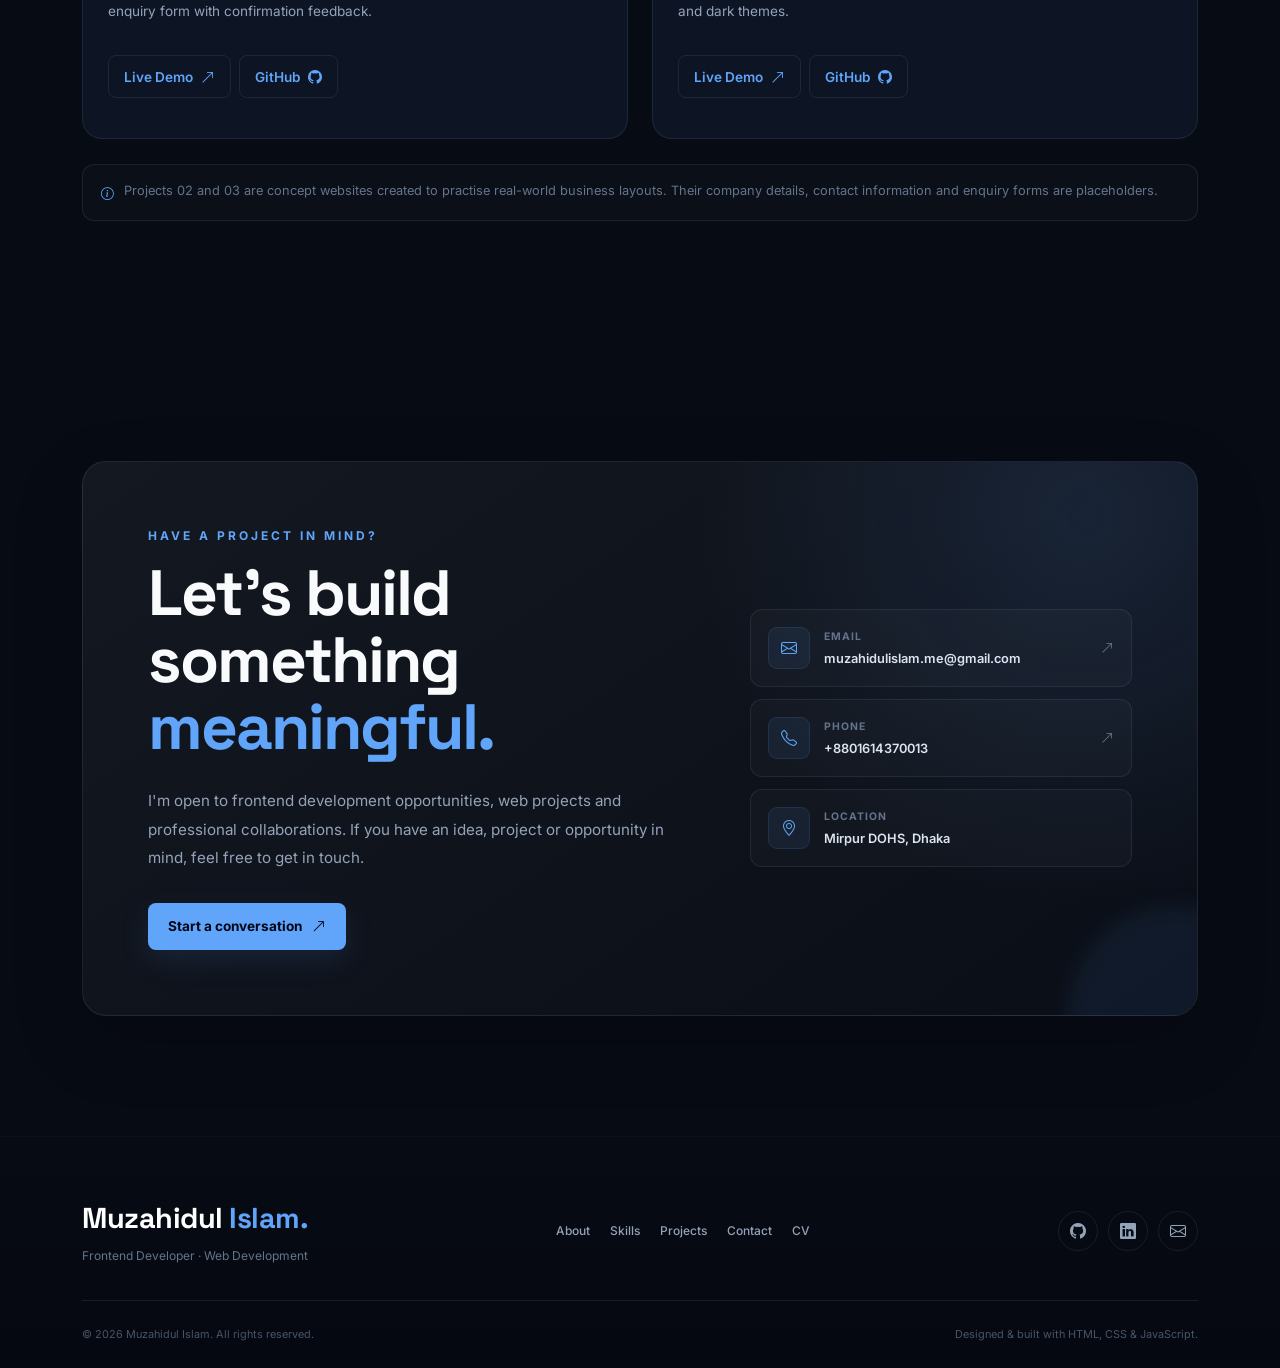
==== commit a1812f8a: "Update index.html" ====
--- a/index.html
+++ b/index.html
@@ -253,7 +253,9 @@
 
                             <div class="profile-image">
 
-                                <img src="assets/profile.jpg" alt="Muzahidul Islam, Frontend Developer" width="800" height="1004" fetchpriority="high" decoding="async">
+                                <img
+                                        src="assets/Transparent.png"
+                                        alt="Muzahidul Islam, Frontend Developer" width="800" height="1004" fetchpriority="high" decoding="async">
 
                             </div>
 
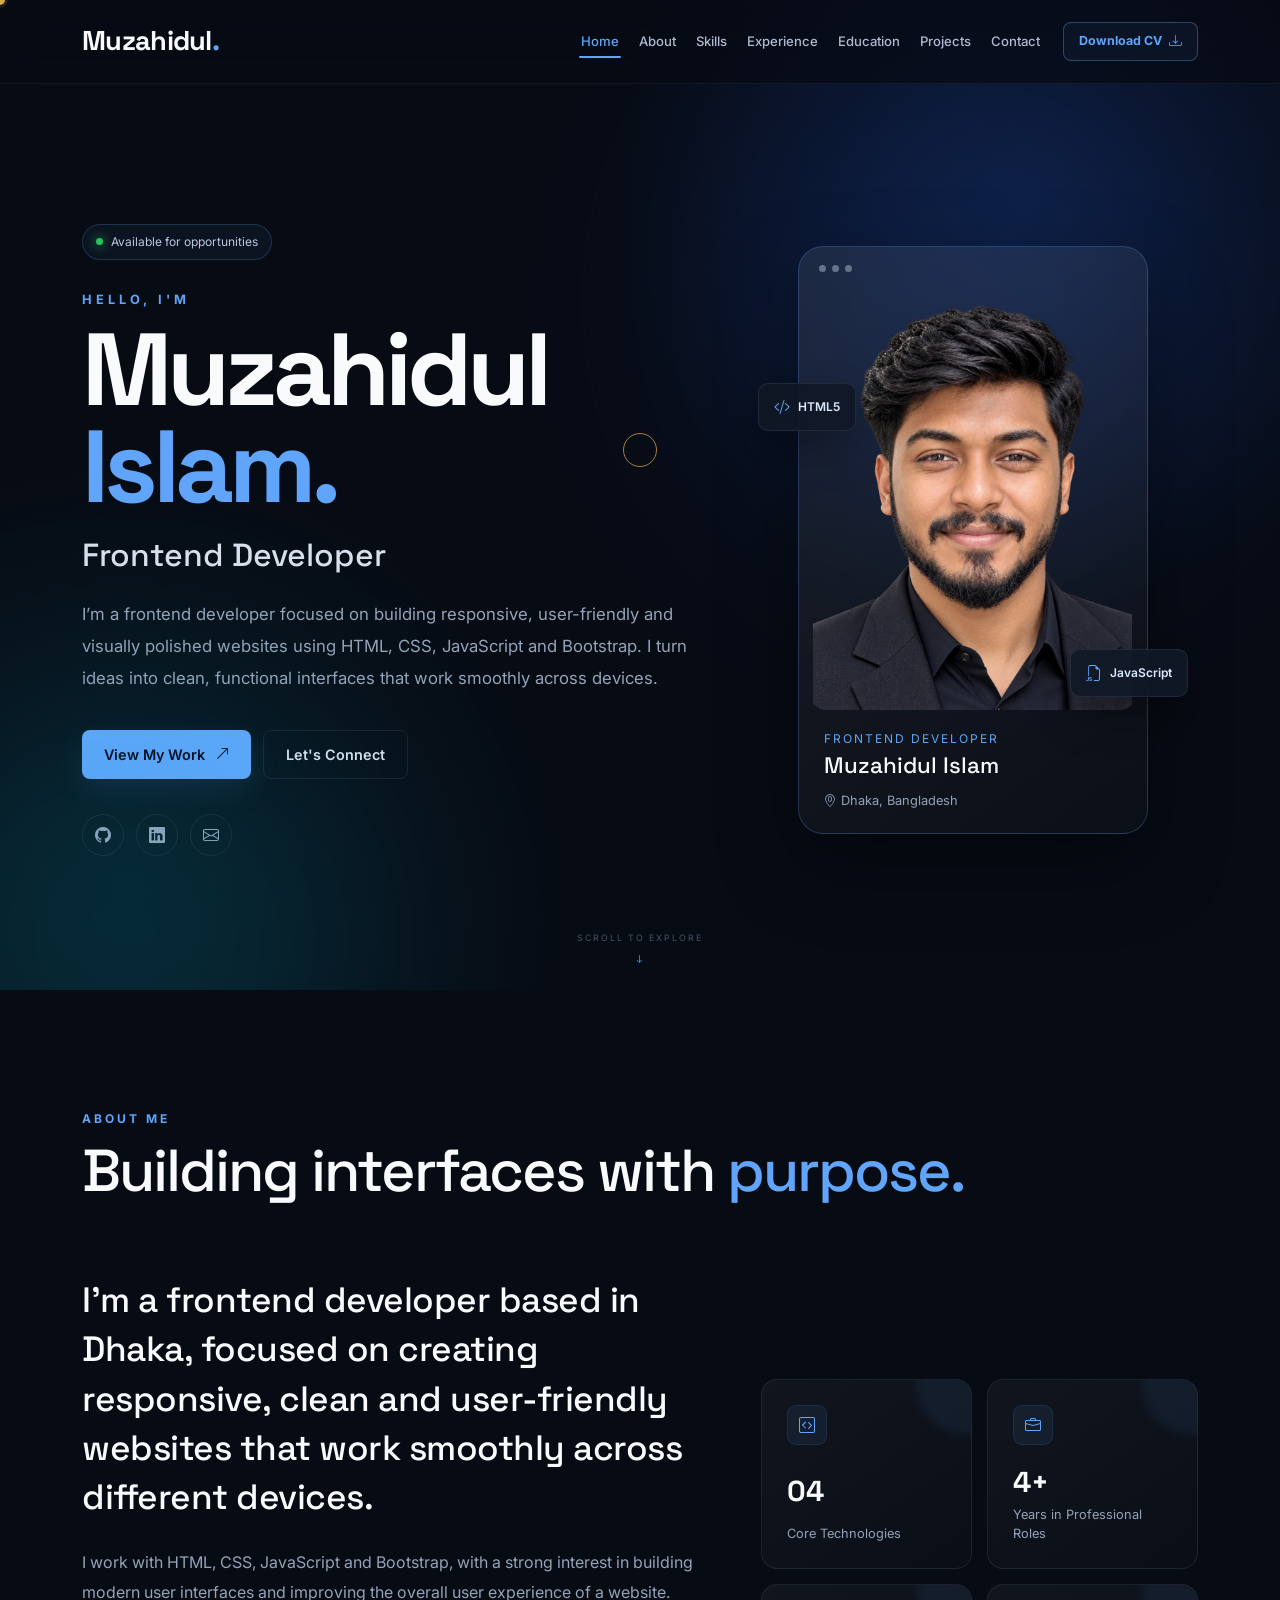
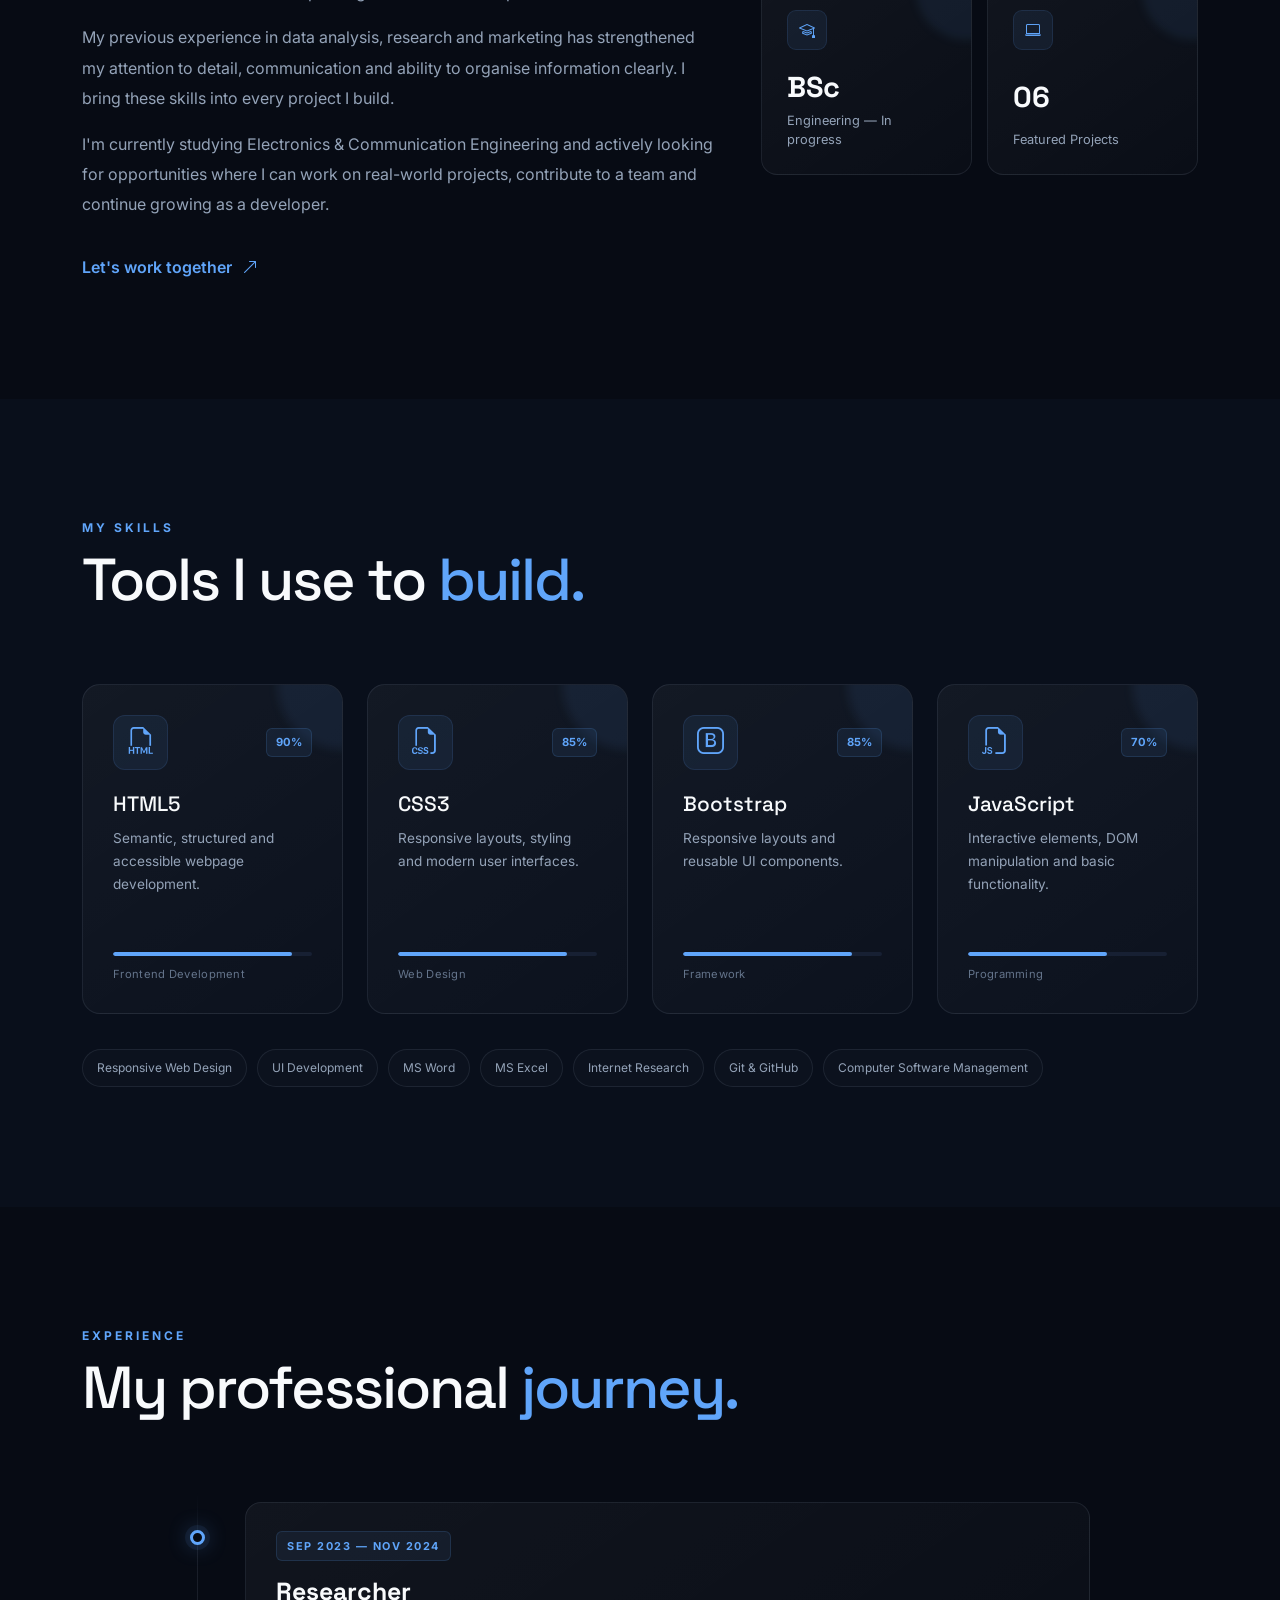
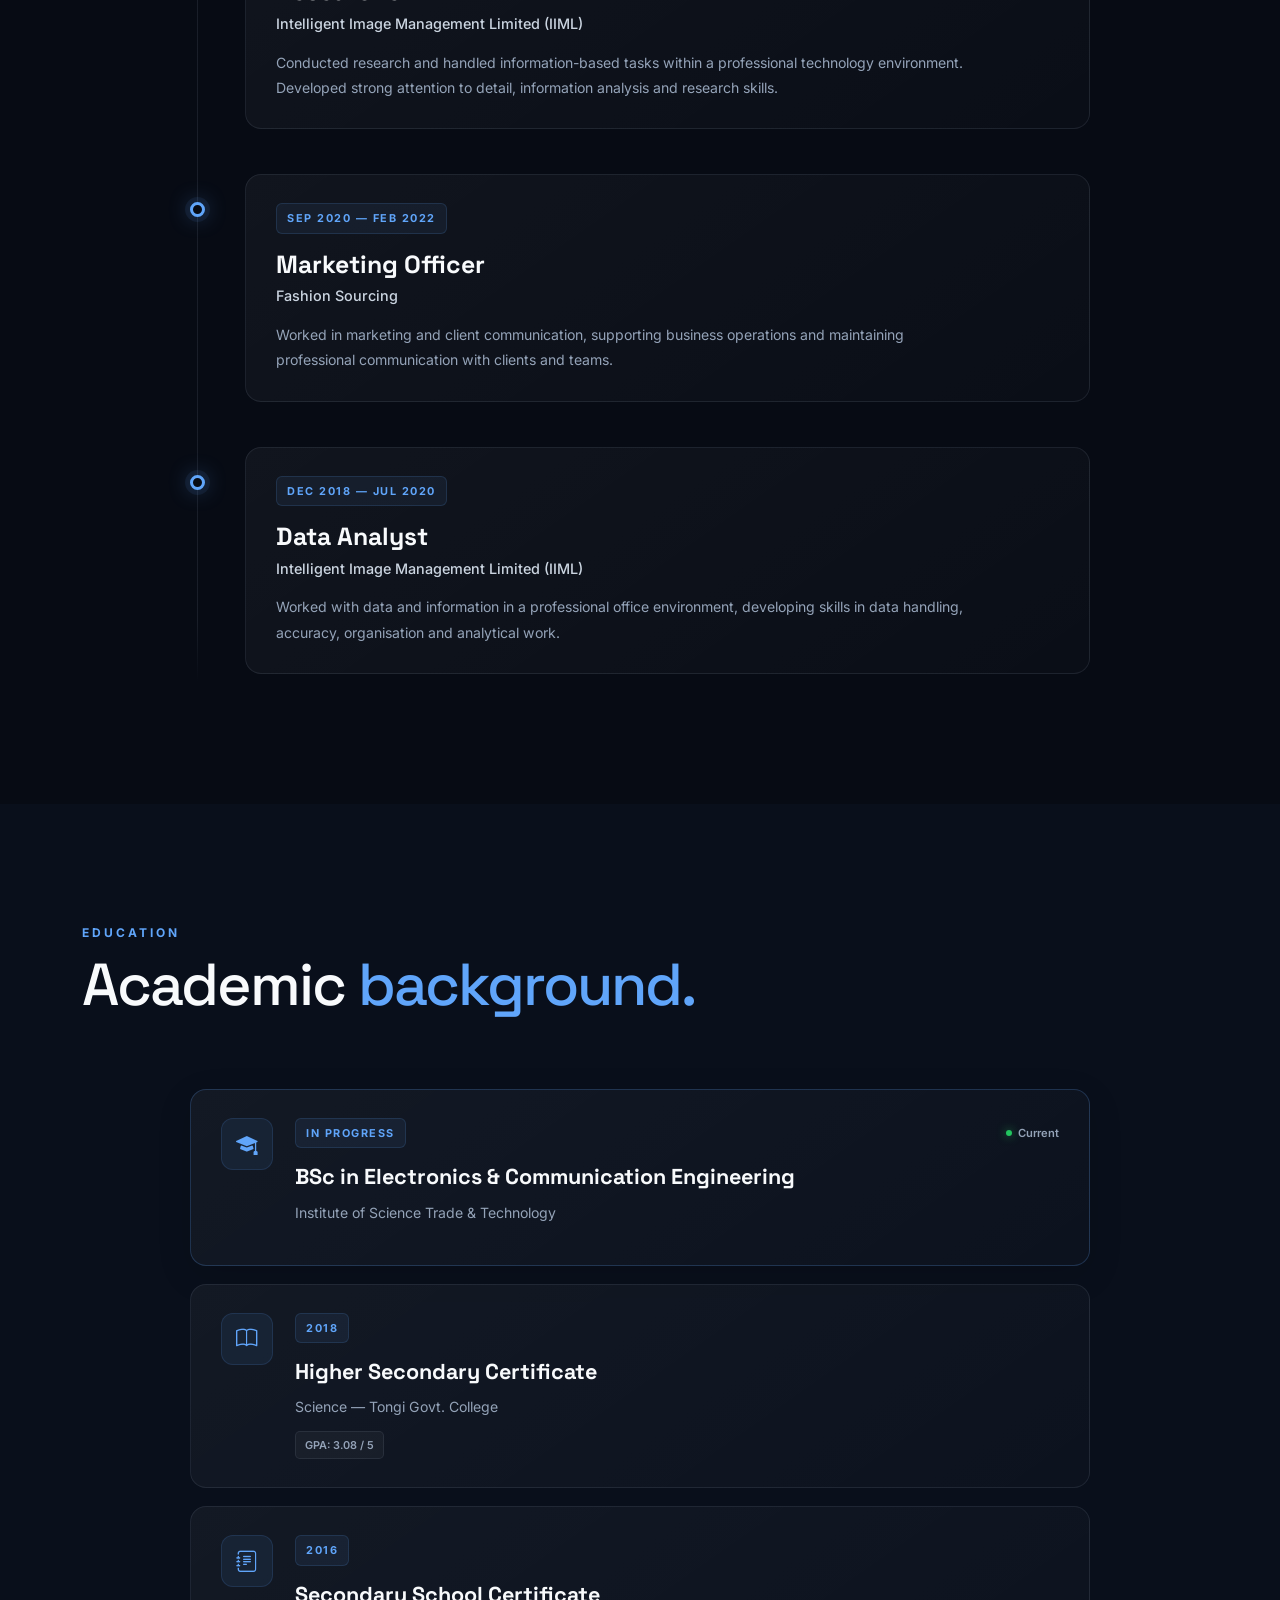
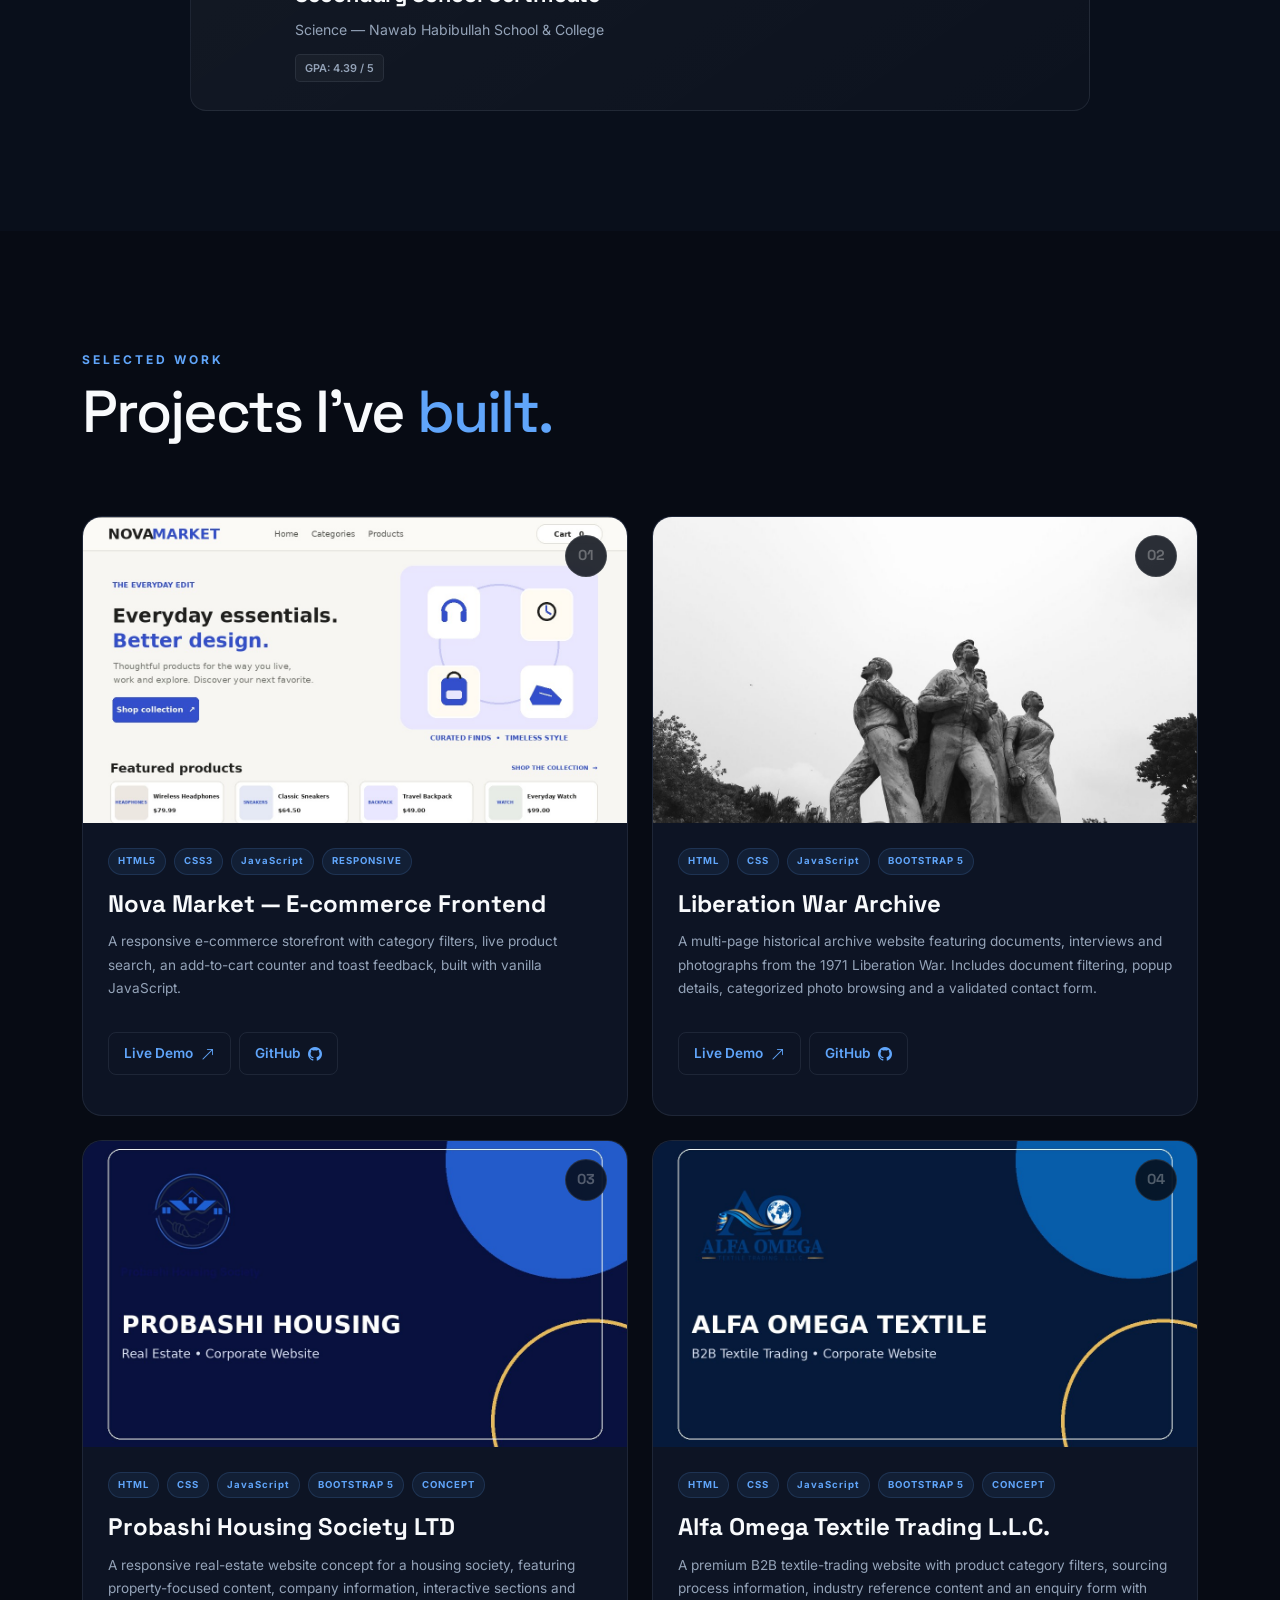
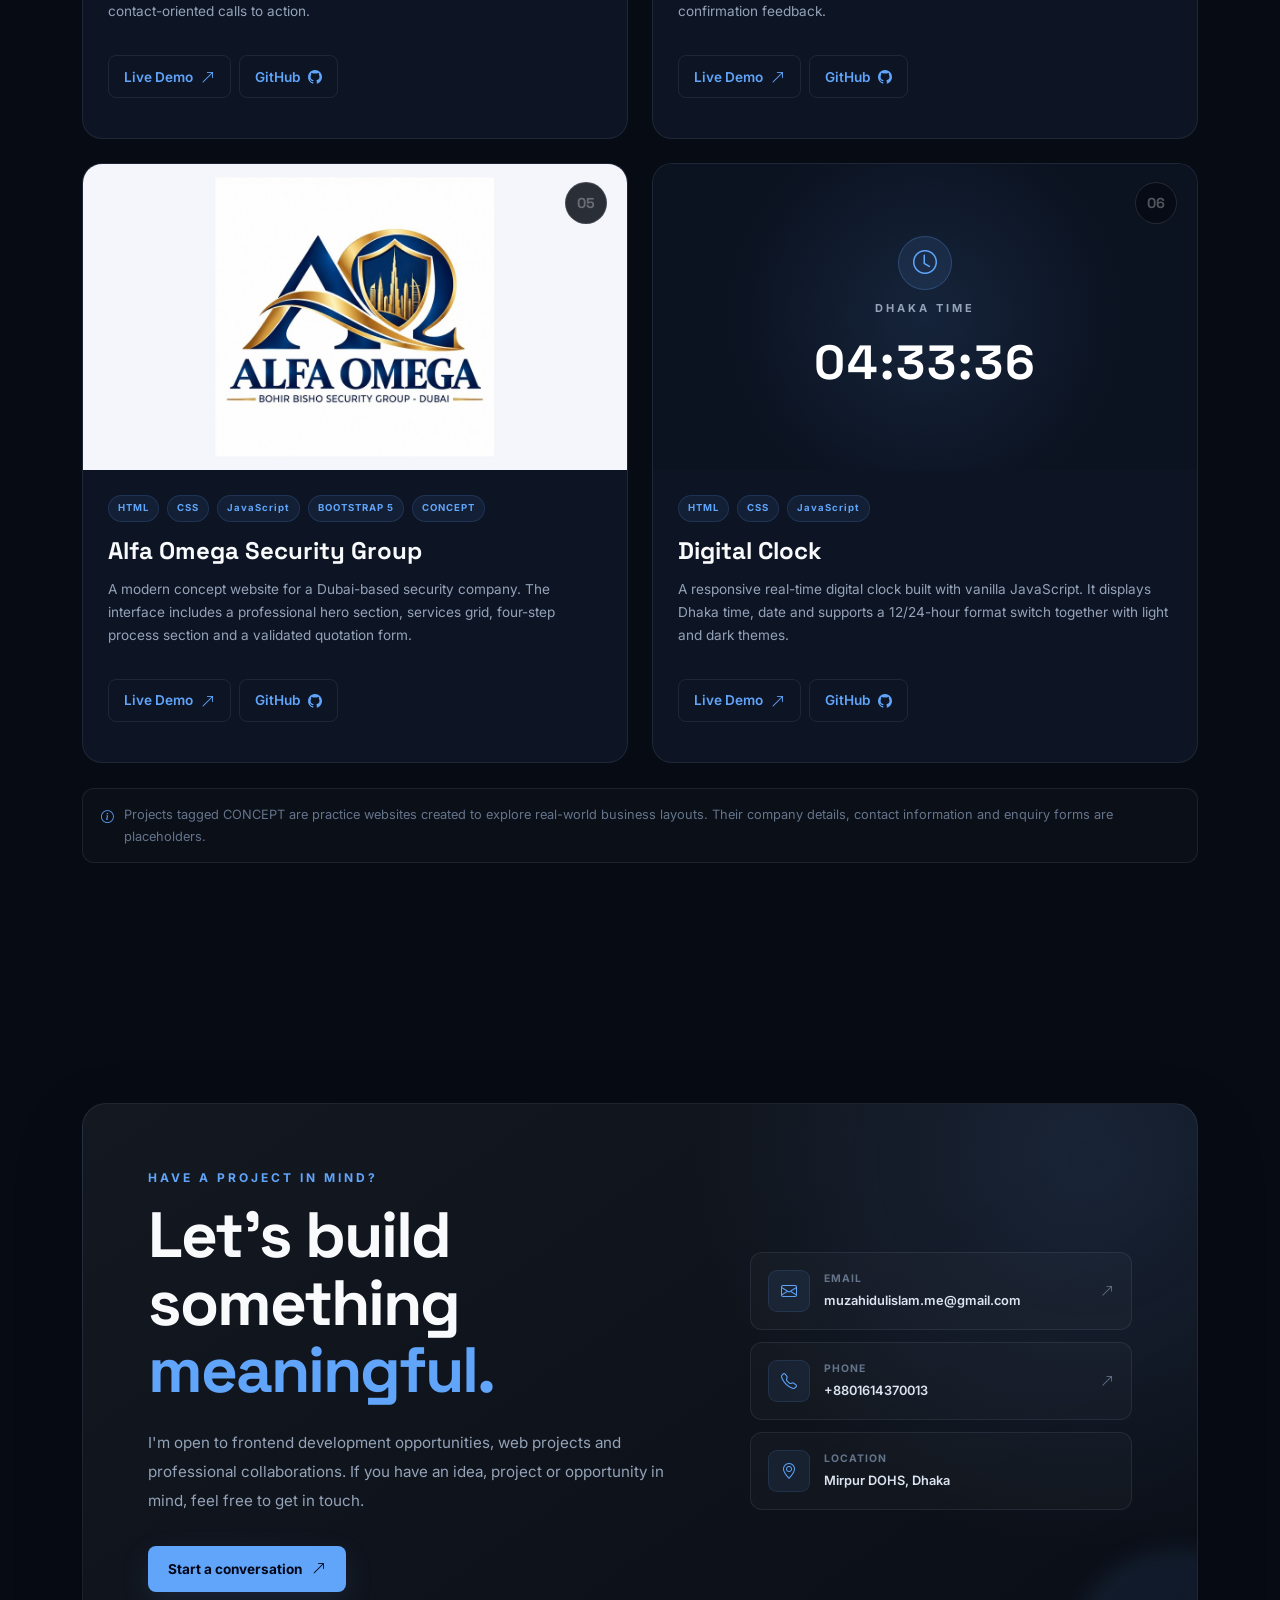
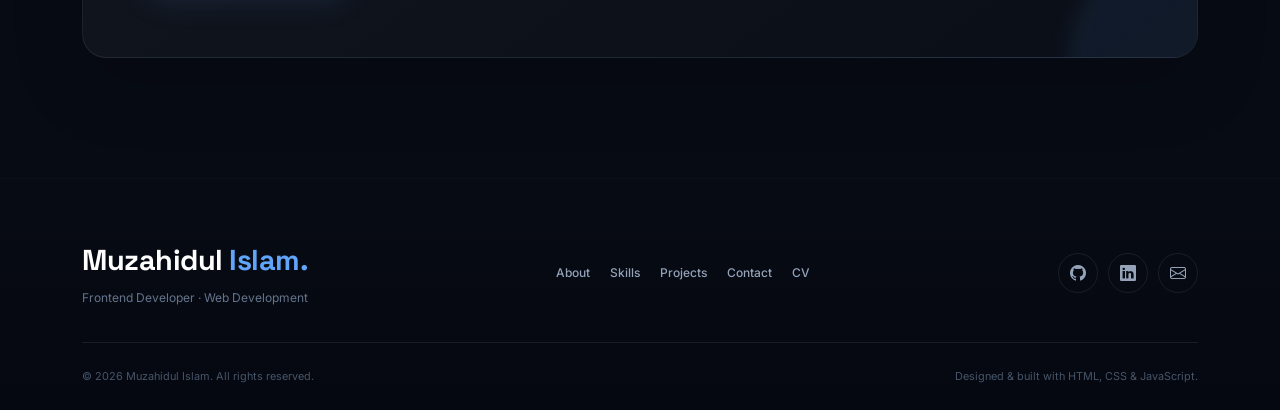
==== commit b0f847b7: "Update homepage and docs" ====
--- a/index.html
+++ b/index.html
@@ -17,9 +17,13 @@
         content="Responsive, user-friendly websites built with HTML, CSS, JavaScript and Bootstrap.">
     <meta property="og:type" content="website">
     <meta property="og:url" content="https://muzahidulislam-shishir.github.io/">
-<meta property="og:image" content="https://muzahidulislam-shishir.github.io/assets/profile.jpg">
+<meta property="og:image" content="https://muzahidulislam-shishir.github.io/assets/images/og-image.jpg">
+    <meta property="og:image:width" content="1200">
+    <meta property="og:image:height" content="630">
     <meta property="og:image:alt" content="Muzahidul Islam, Frontend Developer">
-    <meta name="twitter:card" content="summary">
+    <meta name="twitter:card" content="summary_large_image">
+    <meta name="twitter:image" content="https://muzahidulislam-shishir.github.io/assets/images/og-image.jpg">
+    <link rel="canonical" href="https://muzahidulislam-shishir.github.io/">
 
     <!-- Favicon -->
     <link rel="icon"
@@ -253,9 +257,7 @@
 
                             <div class="profile-image">
 
-                                <img
-                                        src="assets/Transparent.png"
-                                        alt="Muzahidul Islam, Frontend Developer" width="800" height="1004" fetchpriority="high" decoding="async">
+                                <img src="assets/images/profile.webp" alt="Muzahidul Islam, Frontend Developer" width="900" height="1211" fetchpriority="high" decoding="async">
 
                             </div>
 
@@ -405,7 +407,7 @@
                         <h3>4+</h3>
 
                         <p>
-                            Years Professional Experience
+                            Years in Professional Roles
                         </p>
 
                     </div>
@@ -432,7 +434,7 @@
                             <i class="bi bi-laptop"></i>
                         </span>
 
-                        <h3>04</h3>
+                        <h3>06</h3>
 
                         <p>
                             Featured Projects
@@ -645,6 +647,8 @@
             <span>MS Excel</span>
 
             <span>Internet Research</span>
+
+            <span>Git &amp; GitHub</span>
 
             <span>Computer Software Management</span>
 
@@ -951,327 +955,132 @@
 
             <div class="row g-4">
 
-
-                <!-- ================= PROJECT 01 ================= -->
-
+                <!-- ================= PROJECT 01: NOVA MARKET — E-COMMERCE FRONTEND ================= -->
                 <div class="col-lg-6">
-
                     <article class="project-card">
-
-                        <div class="project-number">
-                            01
+                        <div class="project-number">01</div>
+                        <a class="project-thumb" href="https://muzahidulislam-shishir.github.io/nova-market/" target="_blank" rel="noopener noreferrer" tabindex="-1" aria-hidden="true">
+                            <img src="assets/images/projects/thumb-nova-market.jpg" alt="Nova Market e-commerce storefront preview" width="1200" height="750" loading="lazy">
+                        </a>
+                        <div class="project-info">
+                            <div class="project-tags"><span>HTML5</span><span>CSS3</span><span>JavaScript</span><span>RESPONSIVE</span></div>
+                            <h3>Nova Market — E-commerce Frontend</h3>
+                            <p>A responsive e-commerce storefront with category filters, live product search, an add-to-cart counter and toast feedback, built with vanilla JavaScript.</p>
+                            <div class="project-buttons">
+                                <a href="https://muzahidulislam-shishir.github.io/nova-market/" target="_blank" rel="noopener noreferrer" class="project-link">Live Demo <i class="bi bi-arrow-up-right"></i></a>
+                                <a href="https://github.com/muzahidulislam-shishir/nova-market" target="_blank" rel="noopener noreferrer" class="project-link">GitHub <i class="bi bi-github"></i></a>
+                            </div>
                         </div>
-
-
-                        <a class="project-thumb" href="liberation-war-archive/index.html" tabindex="-1" aria-hidden="true">
-
-                            <img src="assets/images/projects/thumb-archive.jpg" alt="Liberation War Archive project preview"
-                                width="1200" height="750" loading="lazy">
-
+                    </article>
+                </div>
+
+                <!-- ================= PROJECT 02: LIBERATION WAR ARCHIVE ================= -->
+                <div class="col-lg-6">
+                    <article class="project-card">
+                        <div class="project-number">02</div>
+                        <a class="project-thumb" href="https://muzahidulislam-shishir.github.io/liberation-war-archive/" target="_blank" rel="noopener noreferrer" tabindex="-1" aria-hidden="true">
+                            <img src="assets/images/projects/thumb-archive.jpg" alt="Liberation War Archive project preview" width="1200" height="750" loading="lazy">
                         </a>
-
-
                         <div class="project-info">
-
-                            <div class="project-tags">
-
-                                <span>HTML</span>
-                                <span>CSS</span>
-                                <span>JavaScript</span>
-                                <span>BOOTSTRAP 5</span>
-
+                            <div class="project-tags"><span>HTML</span><span>CSS</span><span>JavaScript</span><span>BOOTSTRAP 5</span></div>
+                            <h3>Liberation War Archive</h3>
+                            <p>A multi-page historical archive website featuring documents, interviews and photographs from the 1971 Liberation War. Includes document filtering, popup details, categorized photo browsing and a validated contact form.</p>
+                            <div class="project-buttons">
+                                <a href="https://muzahidulislam-shishir.github.io/liberation-war-archive/" target="_blank" rel="noopener noreferrer" class="project-link">Live Demo <i class="bi bi-arrow-up-right"></i></a>
+                                <a href="https://github.com/muzahidulislam-shishir/muzahidulislam-shishir.github.io/tree/main/liberation-war-archive" target="_blank" rel="noopener noreferrer" class="project-link">GitHub <i class="bi bi-github"></i></a>
                             </div>
-
-
-                            <h3>
-                                Liberation War Archive
-                            </h3>
-
-
-                            <p>
-                                A multi-page historical archive website featuring
-                                documents, interviews and photographs from the
-                                1971 Liberation War. Includes document filtering,
-                                popup details, categorized photo browsing and a
-                                validated contact form.
-                            </p>
-
-
+                        </div>
+                    </article>
+                </div>
+
+                <!-- ================= PROJECT 03: PROBASHI HOUSING SOCIETY LTD ================= -->
+                <div class="col-lg-6">
+                    <article class="project-card">
+                        <div class="project-number">03</div>
+                        <a class="project-thumb" href="https://muzahidulislam-shishir.github.io/probashi-housing-society-ltd/" target="_blank" rel="noopener noreferrer" tabindex="-1" aria-hidden="true">
+                            <img src="assets/images/projects/thumb-probashi.jpg" alt="Probashi Housing Society LTD project preview" width="1200" height="750" loading="lazy">
+                        </a>
+                        <div class="project-info">
+                            <div class="project-tags"><span>HTML</span><span>CSS</span><span>JavaScript</span><span>BOOTSTRAP 5</span><span>CONCEPT</span></div>
+                            <h3>Probashi Housing Society LTD</h3>
+                            <p>A responsive real-estate website concept for a housing society, featuring property-focused content, company information, interactive sections and contact-oriented calls to action.</p>
                             <div class="project-buttons">
-
-                                <a href="liberation-war-archive/" target="_blank"
-                                    rel="noopener noreferrer" class="project-link">
-
-                                    Live Demo
-                                    <i class="bi bi-arrow-up-right"></i>
-
-                                </a>
-
-
-                                <a href="https://github.com/muzahidulislam-shishir/muzahidulislam-shishir.github.io/tree/main/project-1"
-                                    target="_blank" rel="noopener noreferrer" class="project-link">
-
-                                    GitHub
-                                    <i class="bi bi-github"></i>
-
-                                </a>
-
+                                <a href="https://muzahidulislam-shishir.github.io/probashi-housing-society-ltd/" target="_blank" rel="noopener noreferrer" class="project-link">Live Demo <i class="bi bi-arrow-up-right"></i></a>
+                                <a href="https://github.com/muzahidulislam-shishir/muzahidulislam-shishir.github.io/tree/main/probashi-housing-society-ltd" target="_blank" rel="noopener noreferrer" class="project-link">GitHub <i class="bi bi-github"></i></a>
                             </div>
-
                         </div>
-
                     </article>
-
-                </div>
-
-
-
-                <!-- ================= PROJECT 02 ================= -->
-
+                </div>
+
+                <!-- ================= PROJECT 04: ALFA OMEGA TEXTILE TRADING L.L.C. ================= -->
                 <div class="col-lg-6">
-
                     <article class="project-card">
-
-                        <div class="project-number">
-                            02
+                        <div class="project-number">04</div>
+                        <a class="project-thumb" href="https://muzahidulislam-shishir.github.io/alfa-omega-textile/" target="_blank" rel="noopener noreferrer" tabindex="-1" aria-hidden="true">
+                            <img src="assets/images/projects/thumb-textile.jpg" alt="Alfa Omega Textile Trading L.L.C. project preview" width="1200" height="750" loading="lazy">
+                        </a>
+                        <div class="project-info">
+                            <div class="project-tags"><span>HTML</span><span>CSS</span><span>JavaScript</span><span>BOOTSTRAP 5</span><span>CONCEPT</span></div>
+                            <h3>Alfa Omega Textile Trading L.L.C.</h3>
+                            <p>A premium B2B textile-trading website with product category filters, sourcing process information, industry reference content and an enquiry form with confirmation feedback.</p>
+                            <div class="project-buttons">
+                                <a href="https://muzahidulislam-shishir.github.io/alfa-omega-textile/" target="_blank" rel="noopener noreferrer" class="project-link">Live Demo <i class="bi bi-arrow-up-right"></i></a>
+                                <a href="https://github.com/muzahidulislam-shishir/muzahidulislam-shishir.github.io/tree/main/alfa-omega-textile" target="_blank" rel="noopener noreferrer" class="project-link">GitHub <i class="bi bi-github"></i></a>
+                            </div>
                         </div>
-
-
-                        <a class="project-thumb" href="alfa-omega-security/index.html" tabindex="-1" aria-hidden="true">
-
-                            <img src="assets/images/projects/thumb-security.jpg"
-                                alt="Alfa Omega Security Group project preview" width="1200" height="750"
-                                loading="lazy">
-
+                    </article>
+                </div>
+
+                <!-- ================= PROJECT 05: ALFA OMEGA SECURITY GROUP ================= -->
+                <div class="col-lg-6">
+                    <article class="project-card">
+                        <div class="project-number">05</div>
+                        <a class="project-thumb" href="https://muzahidulislam-shishir.github.io/alfa-omega-security/" target="_blank" rel="noopener noreferrer" tabindex="-1" aria-hidden="true">
+                            <img src="assets/images/projects/thumb-security.jpg" alt="Alfa Omega Security Group project preview" width="1200" height="750" loading="lazy">
                         </a>
-
-
                         <div class="project-info">
-
-                            <div class="project-tags">
-
-                                <span>HTML</span>
-                                <span>CSS</span>
-                                <span>JavaScript</span>
-                                <span>BOOTSTRAP 5</span>
-
+                            <div class="project-tags"><span>HTML</span><span>CSS</span><span>JavaScript</span><span>BOOTSTRAP 5</span><span>CONCEPT</span></div>
+                            <h3>Alfa Omega Security Group</h3>
+                            <p>A modern concept website for a Dubai-based security company. The interface includes a professional hero section, services grid, four-step process section and a validated quotation form.</p>
+                            <div class="project-buttons">
+                                <a href="https://muzahidulislam-shishir.github.io/alfa-omega-security/" target="_blank" rel="noopener noreferrer" class="project-link">Live Demo <i class="bi bi-arrow-up-right"></i></a>
+                                <a href="https://github.com/muzahidulislam-shishir/muzahidulislam-shishir.github.io/tree/main/alfa-omega-security" target="_blank" rel="noopener noreferrer" class="project-link">GitHub <i class="bi bi-github"></i></a>
                             </div>
-
-
-                            <h3>
-                                Alfa Omega Security Group
-                            </h3>
-
-
-                            <p>
-                                A modern concept website for a Dubai-based
-                                security company. The interface includes a
-                                professional hero section, services grid,
-                                four-step process section and a validated
-                                quotation form.
-                            </p>
-
-
+                        </div>
+                    </article>
+                </div>
+
+                <!-- ================= PROJECT 06: DIGITAL CLOCK ================= -->
+                <div class="col-lg-6">
+                    <article class="project-card">
+                        <div class="project-number">06</div>
+                        <a class="project-thumb thumb-clock" href="https://muzahidulislam-shishir.github.io/digital-clock/" target="_blank" rel="noopener noreferrer" tabindex="-1" aria-hidden="true">
+                            <div class="clock-preview">
+                                <div class="clock-icon"><i class="bi bi-clock"></i></div>
+                                <div class="clock-text">DHAKA TIME</div>
+                                <div class="clock-time" id="previewClock">12:45:30</div>
+                            </div>
+                        </a>
+                        <div class="project-info">
+                            <div class="project-tags"><span>HTML</span><span>CSS</span><span>JavaScript</span></div>
+                            <h3>Digital Clock</h3>
+                            <p>A responsive real-time digital clock built with vanilla JavaScript. It displays Dhaka time, date and supports a 12/24-hour format switch together with light and dark themes.</p>
                             <div class="project-buttons">
-
-                                <a href="alfa-omega-security/" target="_blank"
-                                    rel="noopener noreferrer" class="project-link">
-
-                                    Live Demo
-                                    <i class="bi bi-arrow-up-right"></i>
-
-                                </a>
-
-
-                                <a href="https://github.com/muzahidulislam-shishir/muzahidulislam-shishir.github.io/tree/main/project-2"
-                                    target="_blank" rel="noopener noreferrer" class="project-link">
-
-                                    GitHub
-                                    <i class="bi bi-github"></i>
-
-                                </a>
-
+                                <a href="https://muzahidulislam-shishir.github.io/digital-clock/" target="_blank" rel="noopener noreferrer" class="project-link">Live Demo <i class="bi bi-arrow-up-right"></i></a>
+                                <a href="https://github.com/muzahidulislam-shishir/muzahidulislam-shishir.github.io/tree/main/digital-clock" target="_blank" rel="noopener noreferrer" class="project-link">GitHub <i class="bi bi-github"></i></a>
                             </div>
-
                         </div>
-
                     </article>
-
-                </div>
-
-
-
-                <!-- ================= PROJECT 03 ================= -->
-
-                <div class="col-lg-6">
-
-                    <article class="project-card">
-
-                        <div class="project-number">
-                            03
-                        </div>
-
-
-                        <a class="project-thumb" href="alfa-omega-textile/index.html" tabindex="-1" aria-hidden="true">
-
-                            <img src="assets/images/projects/thumb-textile.jpg"
-                                alt="Alfa Omega Textile Trading project preview" width="1200" height="750"
-                                loading="lazy">
-
-                        </a>
-
-
-                        <div class="project-info">
-
-                            <div class="project-tags">
-
-                                <span>HTML</span>
-                                <span>CSS</span>
-                                <span>JavaScript</span>
-                                <span>BOOTSTRAP 5</span>
-
-                            </div>
-
-
-                            <h3>
-                                Alfa Omega Textile Trading
-                            </h3>
-
-
-                            <p>
-                                A professional B2B concept website for a textile
-                                trading company. It presents the sourcing approach,
-                                product categories, business process timeline and
-                                an enquiry form with confirmation feedback.
-                            </p>
-
-
-                            <div class="project-buttons">
-
-                                <a href="alfa-omega-textile/" target="_blank"
-                                    rel="noopener noreferrer" class="project-link">
-
-                                    Live Demo
-                                    <i class="bi bi-arrow-up-right"></i>
-
-                                </a>
-
-
-                                <a href="https://github.com/muzahidulislam-shishir/muzahidulislam-shishir.github.io/tree/main/project-3"
-                                    target="_blank" rel="noopener noreferrer" class="project-link">
-
-                                    GitHub
-                                    <i class="bi bi-github"></i>
-
-                                </a>
-
-                            </div>
-
-                        </div>
-
-                    </article>
-
-                </div>
-
-
-
-                <!-- ================= PROJECT 04 ================= -->
-
-                <div class="col-lg-6">
-
-                    <article class="project-card">
-
-                        <div class="project-number">
-                            04
-                        </div>
-
-
-                        <a class="project-thumb thumb-clock"
-                            href="digital-clock/" target="_blank"
-                            rel="noopener noreferrer" tabindex="-1" aria-hidden="true">
-
-                            <div class="clock-preview">
-
-                                <div class="clock-icon">
-                                    <i class="bi bi-clock"></i>
-                                </div>
-
-                                <div class="clock-text">
-                                    DHAKA TIME
-                                </div>
-
-                                <div class="clock-time" id="previewClock">
-                                    12:45:30
-                                </div>
-
-                            </div>
-
-                        </a>
-
-
-                        <div class="project-info">
-
-                            <div class="project-tags">
-
-                                <span>HTML</span>
-                                <span>CSS</span>
-                                <span>JavaScript</span>
-
-                            </div>
-
-
-                            <h3>
-                                Digital Clock
-                            </h3>
-
-
-                            <p>
-                                A responsive real-time digital clock built with
-                                vanilla JavaScript. It displays Dhaka time,
-                                date and supports a 12/24-hour format switch
-                                together with light and dark themes.
-                            </p>
-
-
-                            <div class="project-buttons">
-
-                                <a href="digital-clock/" target="_blank"
-                                    rel="noopener noreferrer" class="project-link">
-
-                                    Live Demo
-                                    <i class="bi bi-arrow-up-right"></i>
-
-                                </a>
-
-
-                                <a href="https://github.com/muzahidulislam-shishir/muzahidulislam-shishir.github.io/tree/main/Digital-Clock" target="_blank"
-                                    rel="noopener noreferrer" class="project-link">
-
-                                    GitHub
-                                    <i class="bi bi-github"></i>
-
-                                </a>
-
-                            </div>
-
-                        </div>
-
-                    </article>
-
-                </div>
-
-
-            </div>
-
+                </div>
+
+            </div>
 
             <div class="project-note">
 
                 <i class="bi bi-info-circle"></i>
 
                 <span>
-                    Projects 02 and 03 are concept websites created to practise
-                    real-world business layouts. Their company details,
-                    contact information and enquiry forms are placeholders.
+                    Projects tagged CONCEPT are practice websites created to explore real-world business layouts. Their company details, contact information and enquiry forms are placeholders.
                 </span>
 
             </div>
--- a/assets/css/style.css
+++ b/assets/css/style.css
@@ -665,16 +665,16 @@
 
     border-radius: 18px;
 
-    background: #e5e7eb;
+    background: transparent;
 }
 
 .profile-image img {
     width: 100%;
     height: 100%;
 
-    object-fit: cover;
-
-    object-position: center top;
+    object-fit: contain;
+
+    object-position: center bottom;
 
     display: block;
 
@@ -2977,7 +2977,7 @@
         font-size: 0.95rem;
     }
 
-    .profile-image {
+   .profile-image {
         height: 380px;
     }
 
@@ -3039,7 +3039,7 @@
         align-items: flex-start;
     }
 
-    .profile-image {
+   .profile-image {
         height: 330px;
     }
 
@@ -3166,4 +3166,89 @@
 
 .hero-section {
     padding-top: 90px;
-}+}
+
+/* ================= POLISHED PORTFOLIO MOTION ================= */
+html { scroll-behavior: smooth; }
+
+@keyframes portfolioFadeUp {
+  from { opacity: 0; transform: translateY(22px); }
+  to { opacity: 1; transform: translateY(0); }
+}
+@keyframes portfolioGlowDrift {
+  0%, 100% { transform: translate3d(0, 0, 0) scale(1); }
+  50% { transform: translate3d(-18px, 16px, 0) scale(1.06); }
+}
+.hero-section .hero-content { animation: portfolioFadeUp .8s ease both; }
+.hero-section .profile-wrapper { animation: portfolioFadeUp .9s .12s ease both; }
+.hero-glow { animation: portfolioGlowDrift 12s ease-in-out infinite; }
+.project-card, .service-card, .skill-card, .contact-card, .stat-card {
+  transition: transform .28s ease, border-color .28s ease, box-shadow .28s ease;
+}
+.project-card:hover, .service-card:hover, .skill-card:hover, .contact-card:hover, .stat-card:hover {
+  transform: translateY(-6px);
+  box-shadow: 0 18px 40px rgba(0, 0, 0, .18);
+}
+.project-card img, .project-image img { transition: transform .45s ease; }
+.project-card:hover img, .project-image:hover img { transform: scale(1.04); }
+.hero-buttons a, .hero-social a, .btn, button { transition: transform .22s ease, filter .22s ease; }
+.hero-buttons a:hover, .hero-social a:hover, .btn:hover, button:hover { transform: translateY(-2px); }
+nav a { transition: color .2s ease, opacity .2s ease; }
+nav a:hover { opacity: .78; }
+
+/* Reveal elements on entry without hiding content when JavaScript is unavailable. */
+@media (prefers-reduced-motion: no-preference) {
+  .section-heading, .projects-grid, .project-grid, .services-grid, .skills-grid {
+    animation: portfolioFadeUp .7s ease both;
+  }
+}
+@media (prefers-reduced-motion: reduce) {
+  *, *::before, *::after {
+    animation-duration: .01ms !important;
+    animation-iteration-count: 1 !important;
+    scroll-behavior: auto !important;
+    transition-duration: .01ms !important;
+  }
+}
+
+
+/* Premium cursor interaction — only enabled for desktop fine pointers */
+@media (pointer: fine) and (prefers-reduced-motion: no-preference) {
+    body { cursor: none; }
+    a, button, input, textarea, select, [role="button"] { cursor: none; }
+    .custom-cursor-dot,
+    .custom-cursor-ring {
+        position: fixed;
+        top: -5px;
+        left: -5px;
+        z-index: 99999;
+        pointer-events: none;
+        border-radius: 50%;
+        will-change: transform;
+    }
+    .custom-cursor-dot {
+        width: 10px;
+        height: 10px;
+        margin: 0;
+        background: #d8a94b;
+        box-shadow: 0 0 0 3px rgba(216,169,75,.12);
+    }
+    .custom-cursor-ring {
+        width: 34px;
+        height: 34px;
+        margin: -12px 0 0 -12px;
+        border: 1px solid rgba(216,169,75,.75);
+        transition: width .22s ease, height .22s ease, margin .22s ease, background .22s ease, border-color .22s ease;
+    }
+    .custom-cursor-ring.is-hovering {
+        width: 48px;
+        height: 48px;
+        margin: -19px 0 0 -19px;
+        background: rgba(216,169,75,.10);
+        border-color: #d8a94b;
+    }
+}
+html { scroll-behavior: smooth; scroll-padding-top: 90px; }
+@media (prefers-reduced-motion: reduce) {
+    *, *::before, *::after { scroll-behavior: auto !important; animation-duration: .01ms !important; transition-duration: .01ms !important; }
+}
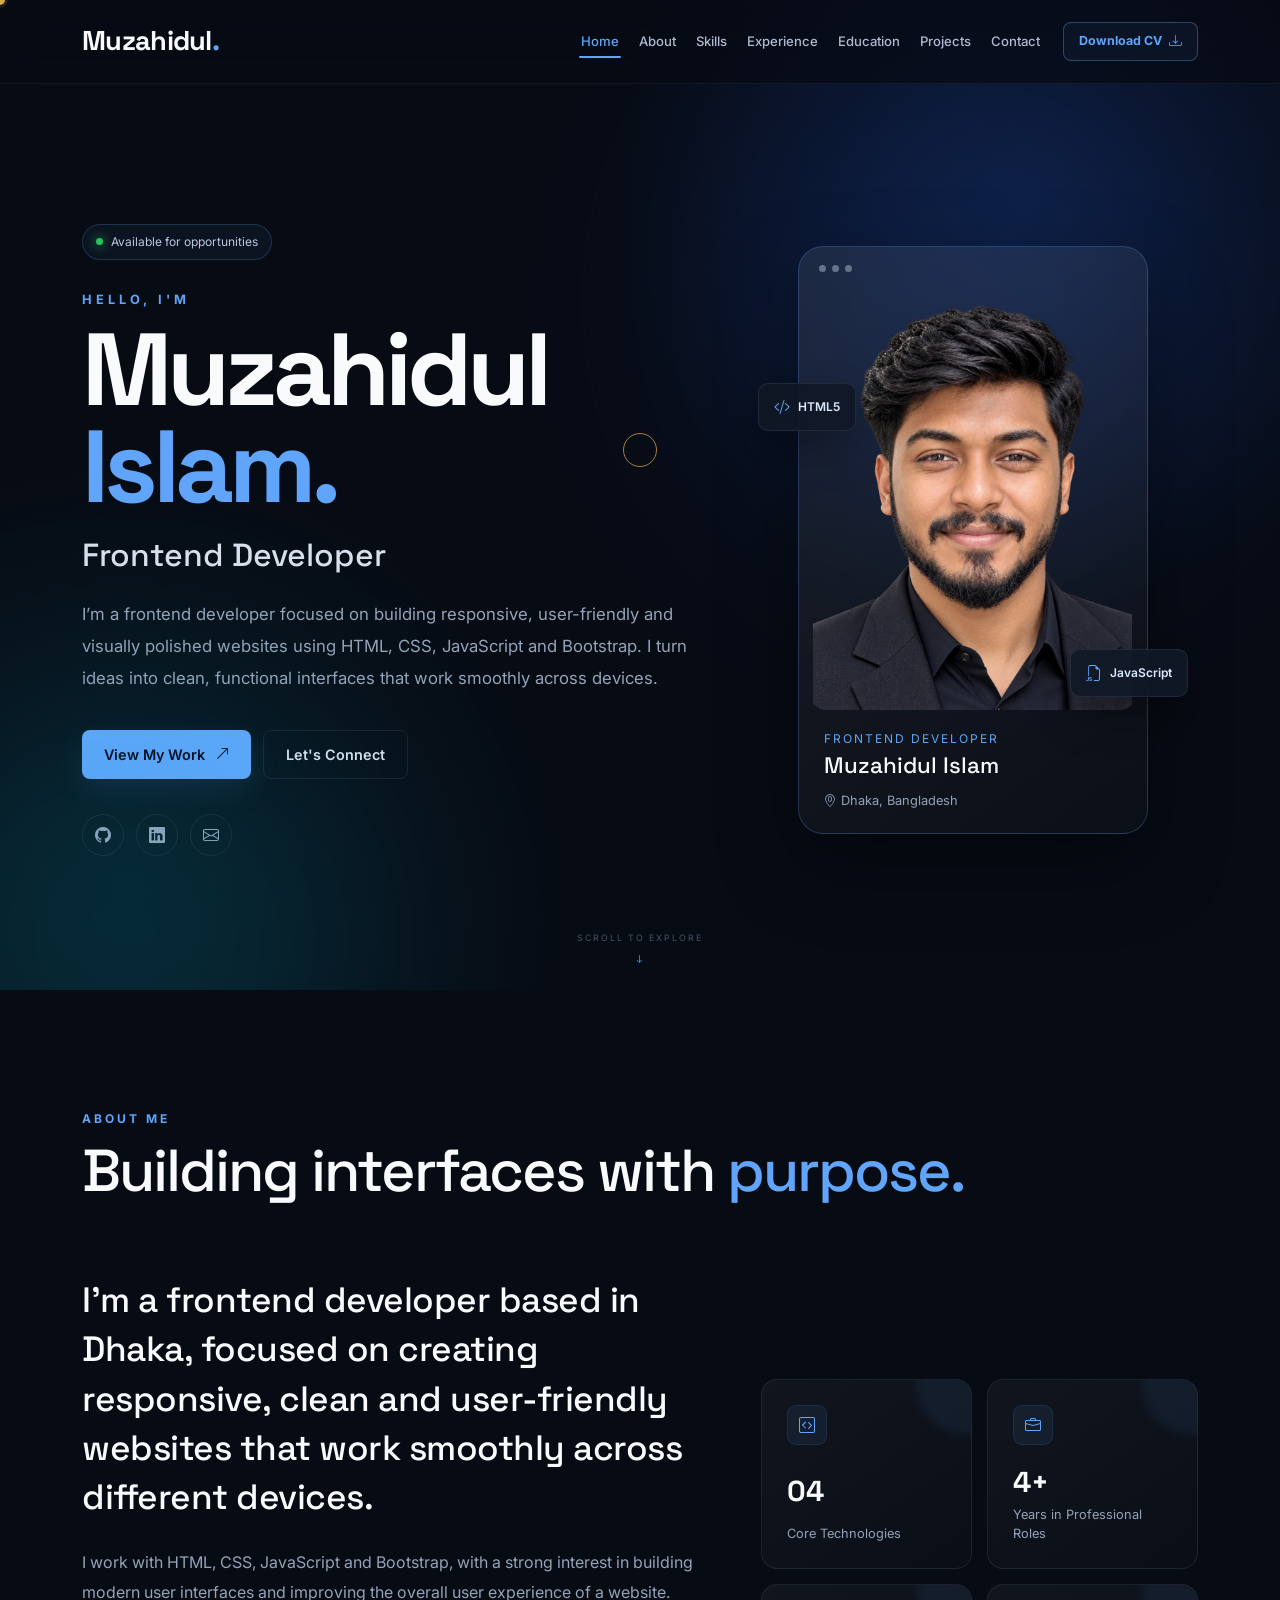
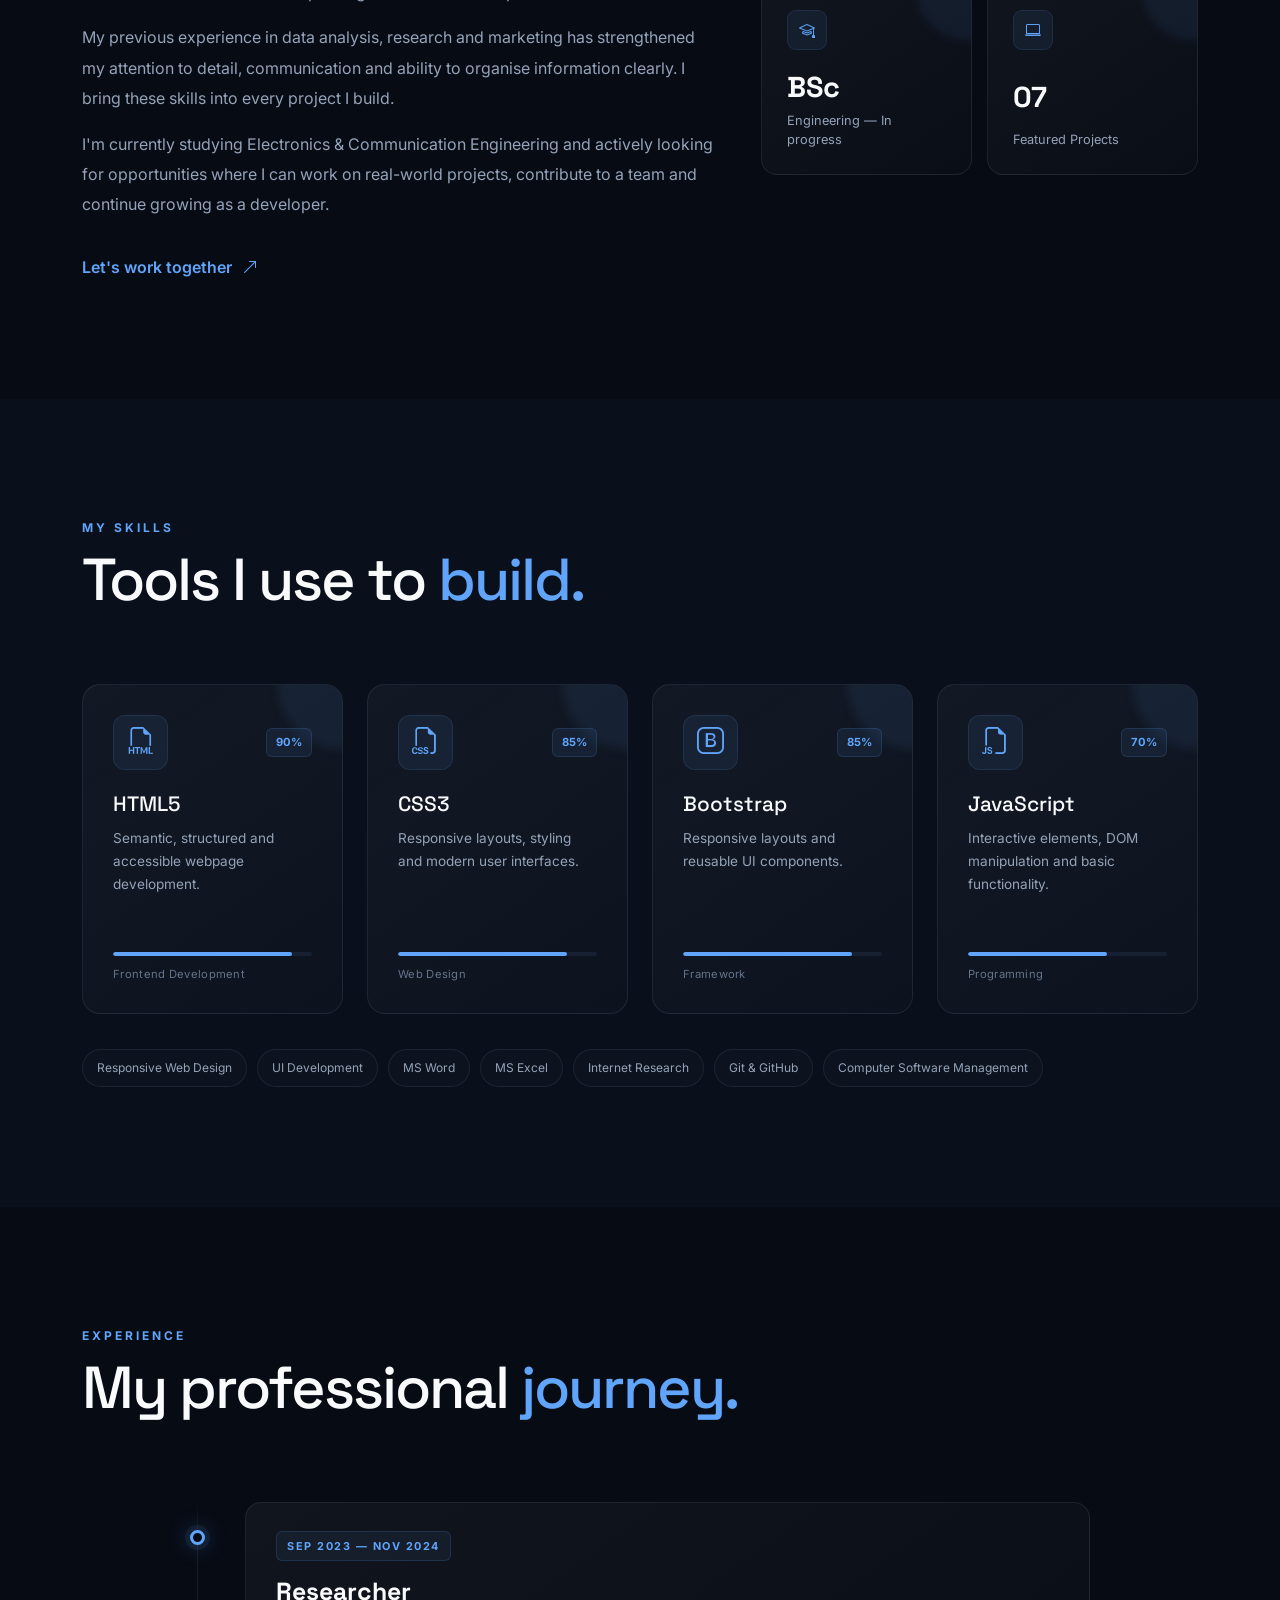
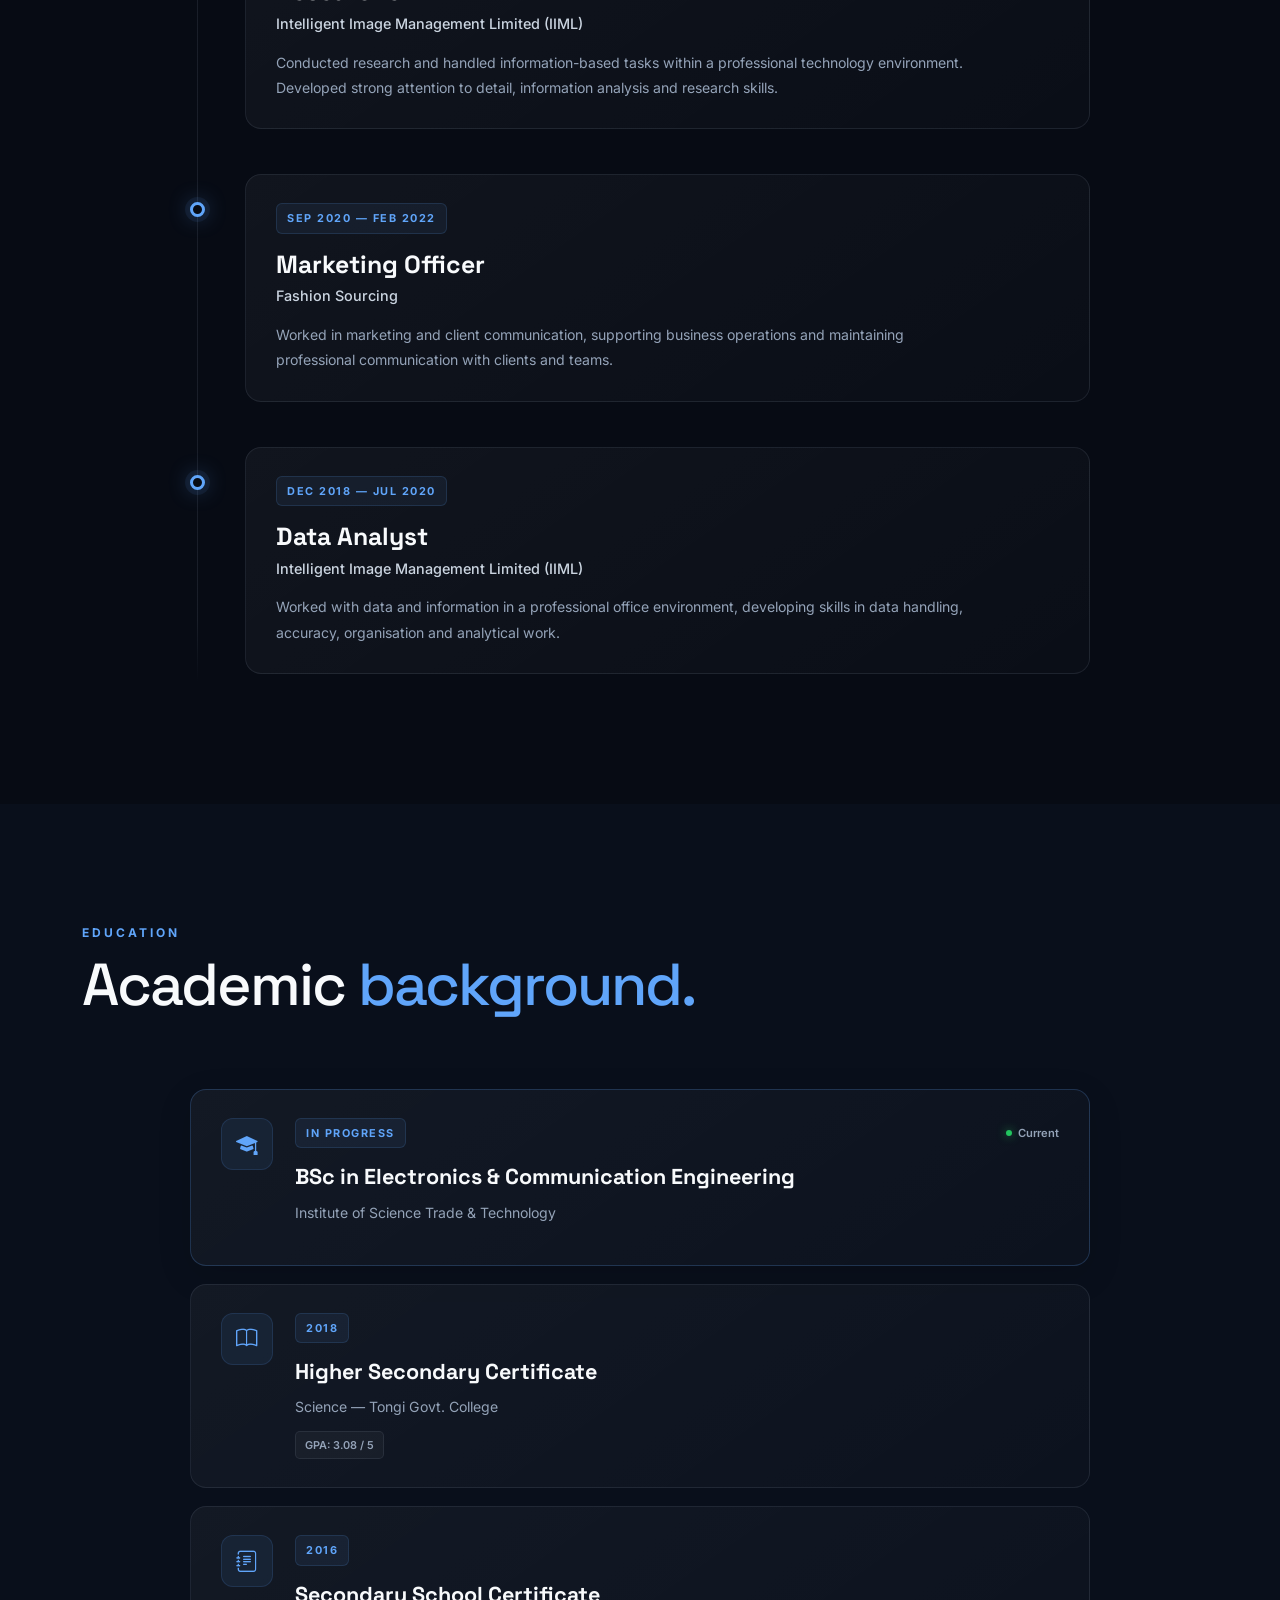
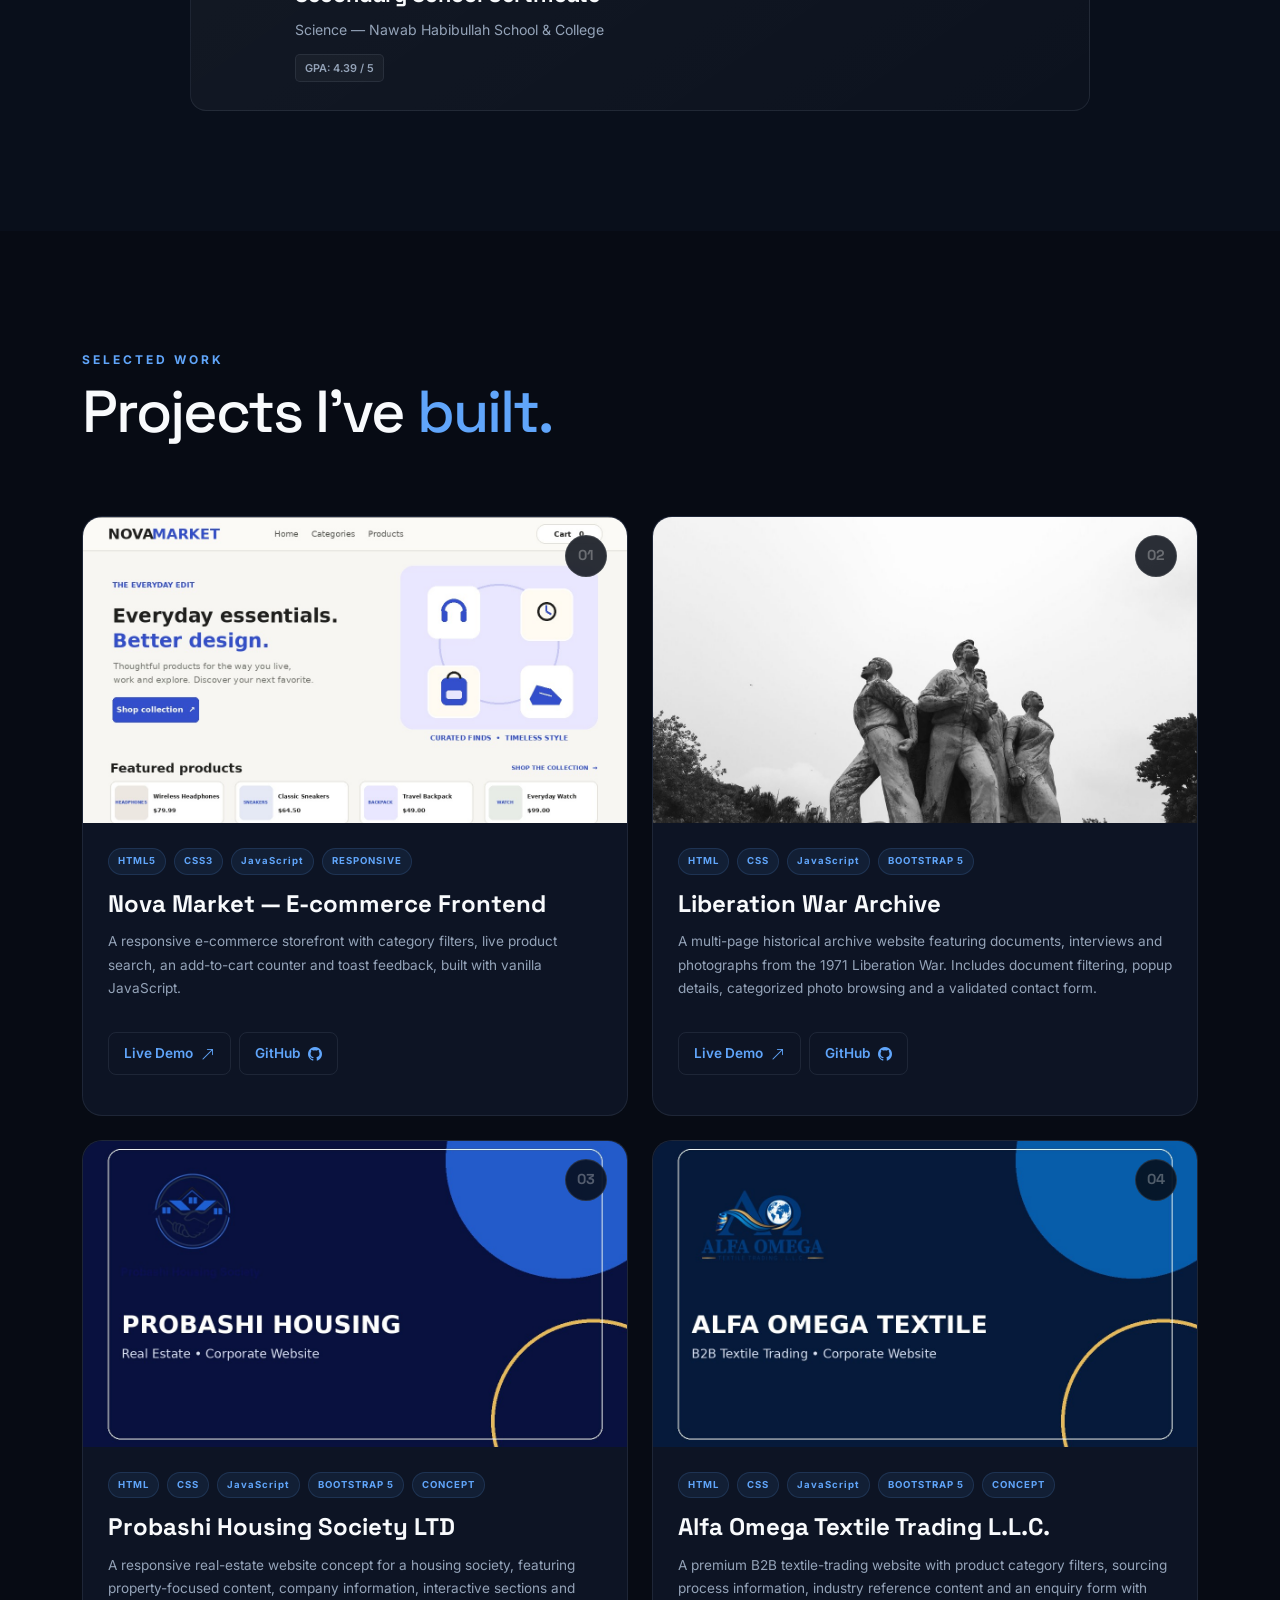
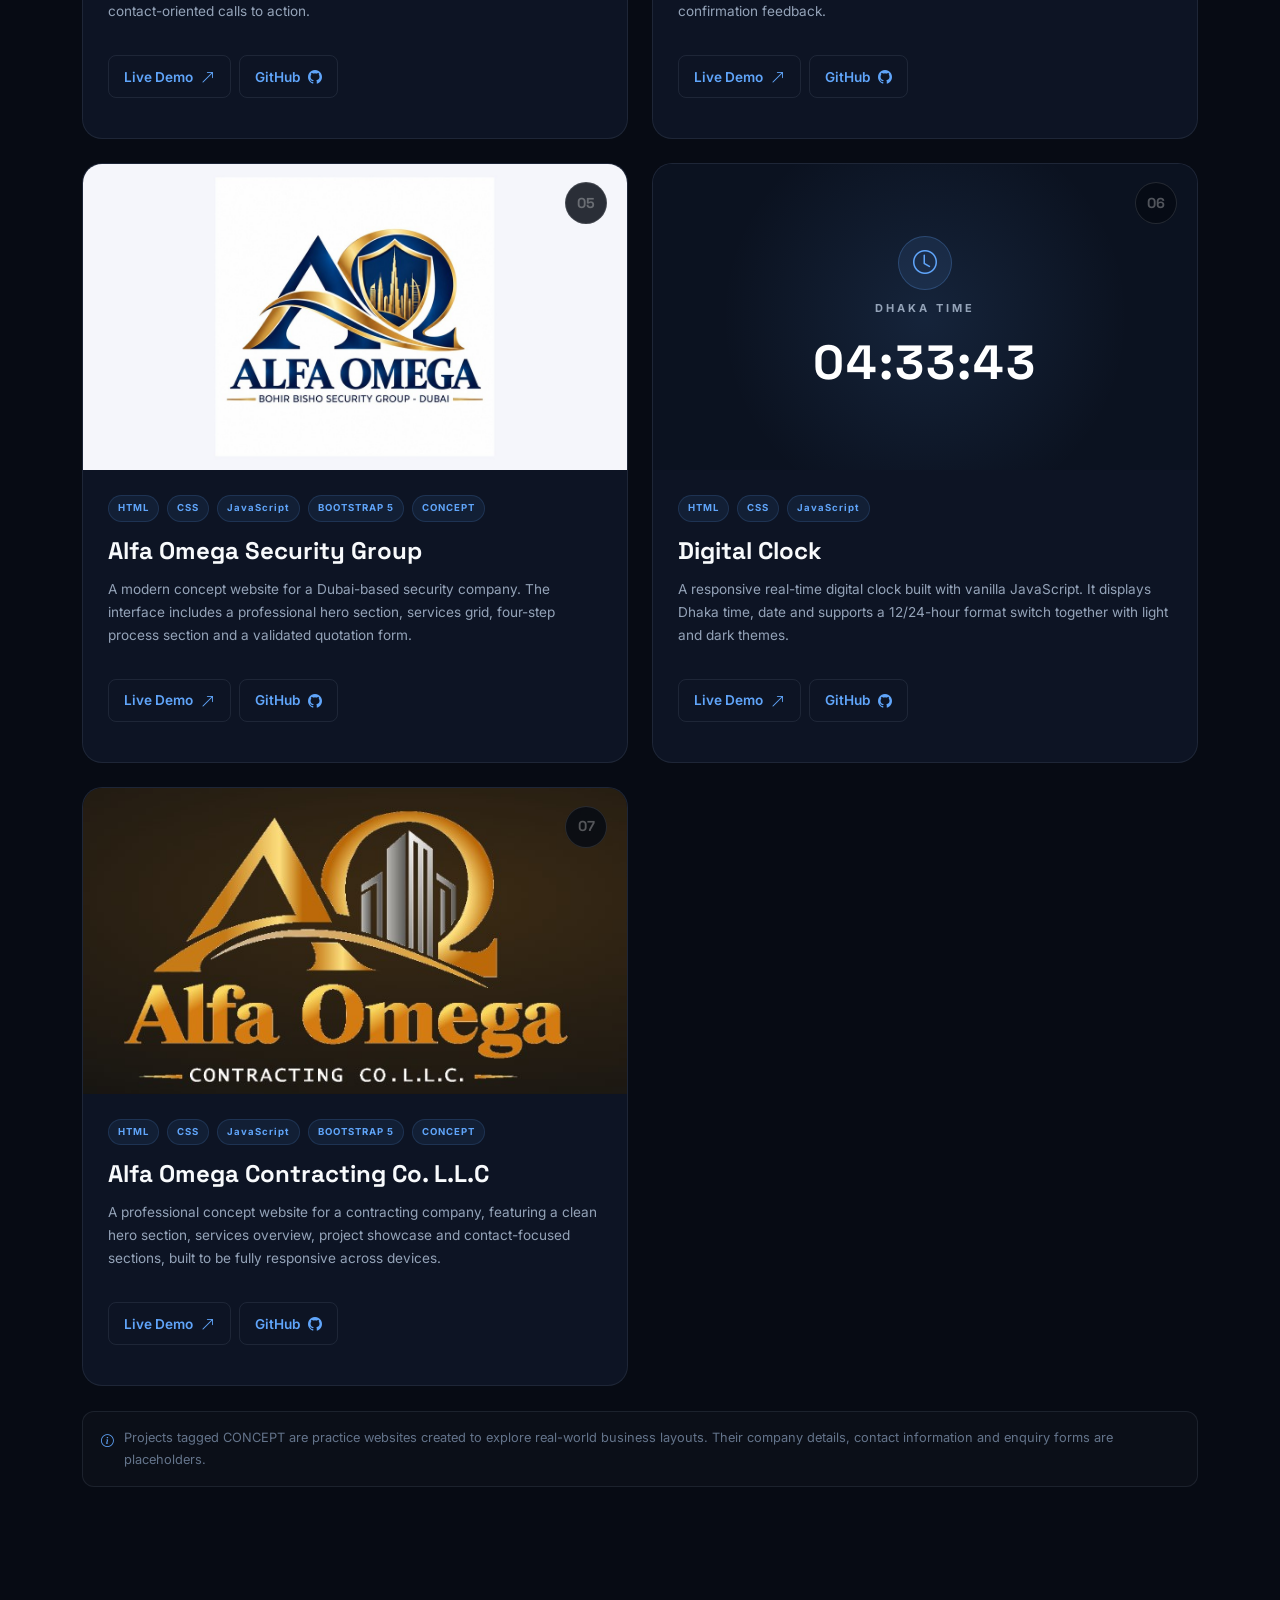
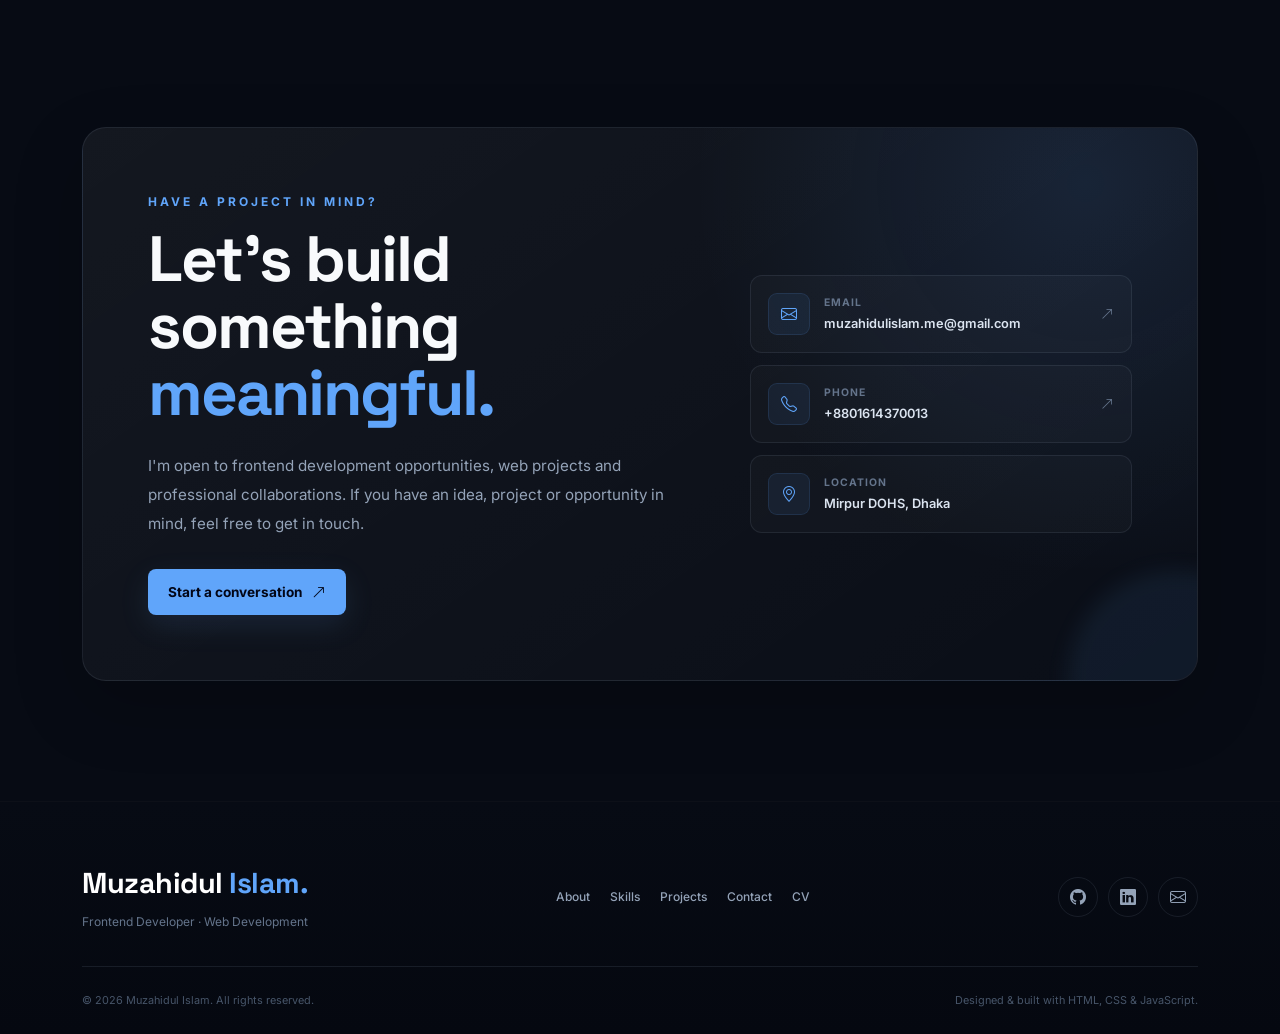
==== commit 7a0d09e4: "Update index.html" ====
--- a/index.html
+++ b/index.html
@@ -434,7 +434,7 @@
                             <i class="bi bi-laptop"></i>
                         </span>
 
-                        <h3>06</h3>
+                        <h3>07</h3>
 
                         <p>
                             Featured Projects
@@ -1073,6 +1073,25 @@
                     </article>
                 </div>
 
+                                <!-- ================= PROJECT 07: ALFA OMEGA CONTRACTING CO. L.L.C ================= -->
+                <div class="col-lg-6">
+                    <article class="project-card">
+                        <div class="project-number">07</div>
+                        <a class="project-thumb" href="https://muzahidulislam-shishir.github.io/alfa-omega-contracting/" target="_blank" rel="noopener noreferrer" tabindex="-1" aria-hidden="true">
+                            <img src="assets/images/projects/thumb-contracting.jpg" alt="Alfa Omega Contracting Co. L.L.C project preview" width="1200" height="750" loading="lazy">
+                        </a>
+                        <div class="project-info">
+                            <div class="project-tags"><span>HTML</span><span>CSS</span><span>JavaScript</span><span>BOOTSTRAP 5</span><span>CONCEPT</span></div>
+                            <h3>Alfa Omega Contracting Co. L.L.C</h3>
+                            <p>A professional concept website for a contracting company, featuring a clean hero section, services overview, project showcase and contact-focused sections, built to be fully responsive across devices.</p>
+                            <div class="project-buttons">
+                                <a href="https://muzahidulislam-shishir.github.io/alfa-omega-contracting/" target="_blank" rel="noopener noreferrer" class="project-link">Live Demo <i class="bi bi-arrow-up-right"></i></a>
+                                <a href="https://github.com/muzahidulislam-shishir/muzahidulislam-shishir.github.io/tree/main/alfa-omega-contracting" target="_blank" rel="noopener noreferrer" class="project-link">GitHub <i class="bi bi-github"></i></a>
+                            </div>
+                        </div>
+                    </article>
+                </div>
+
             </div>
 
             <div class="project-note">
